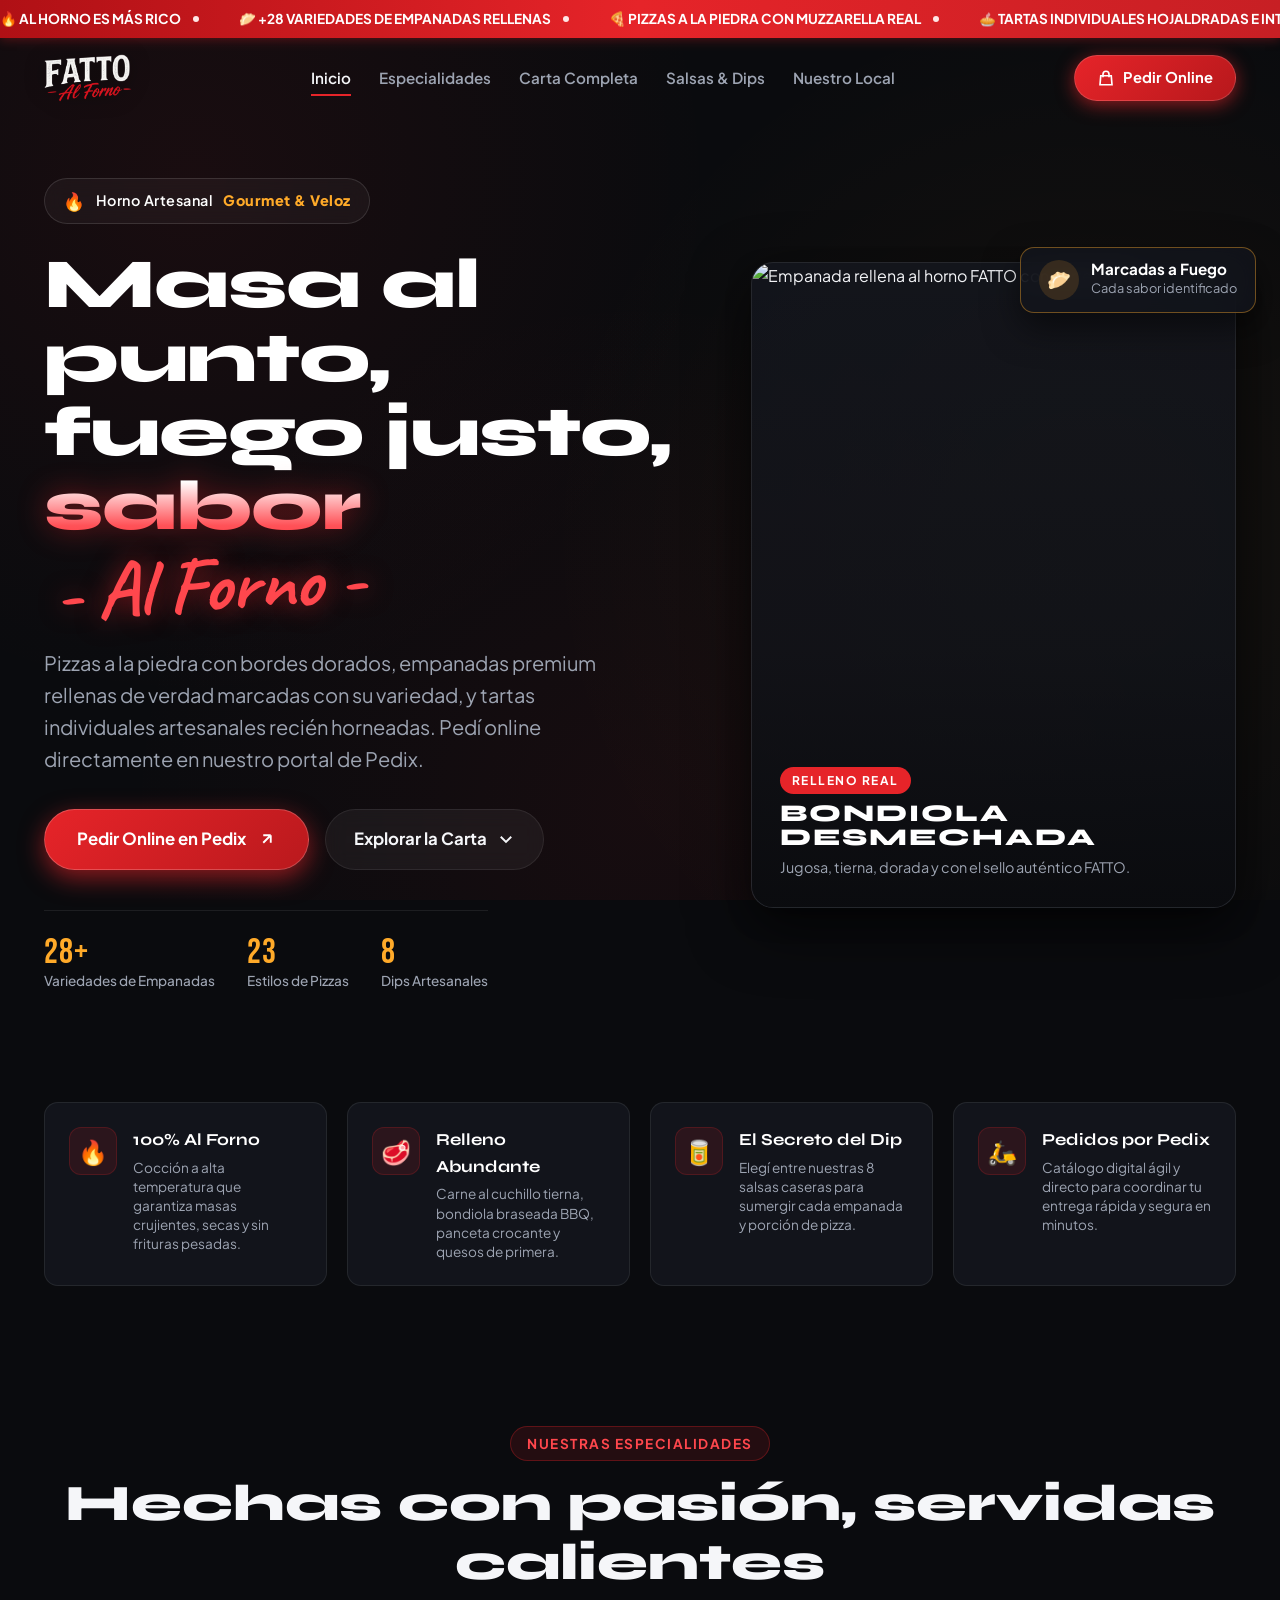
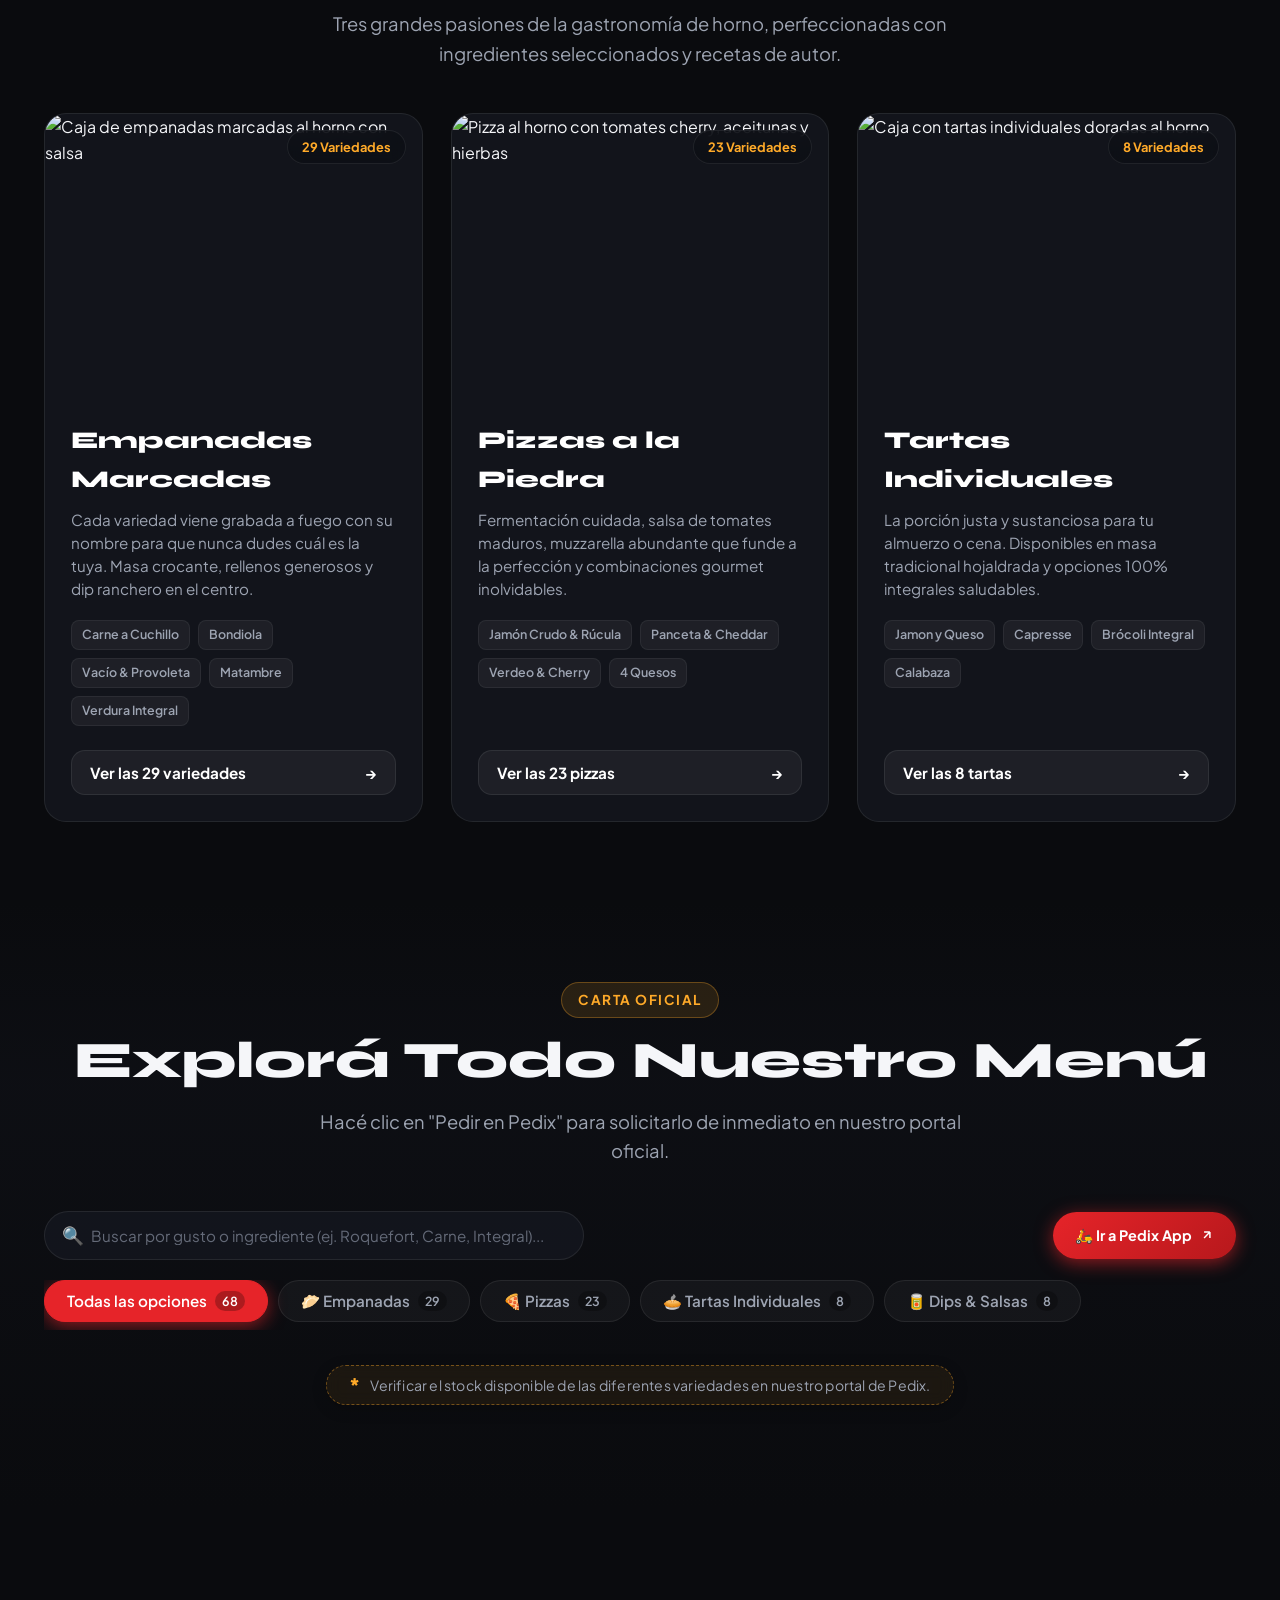
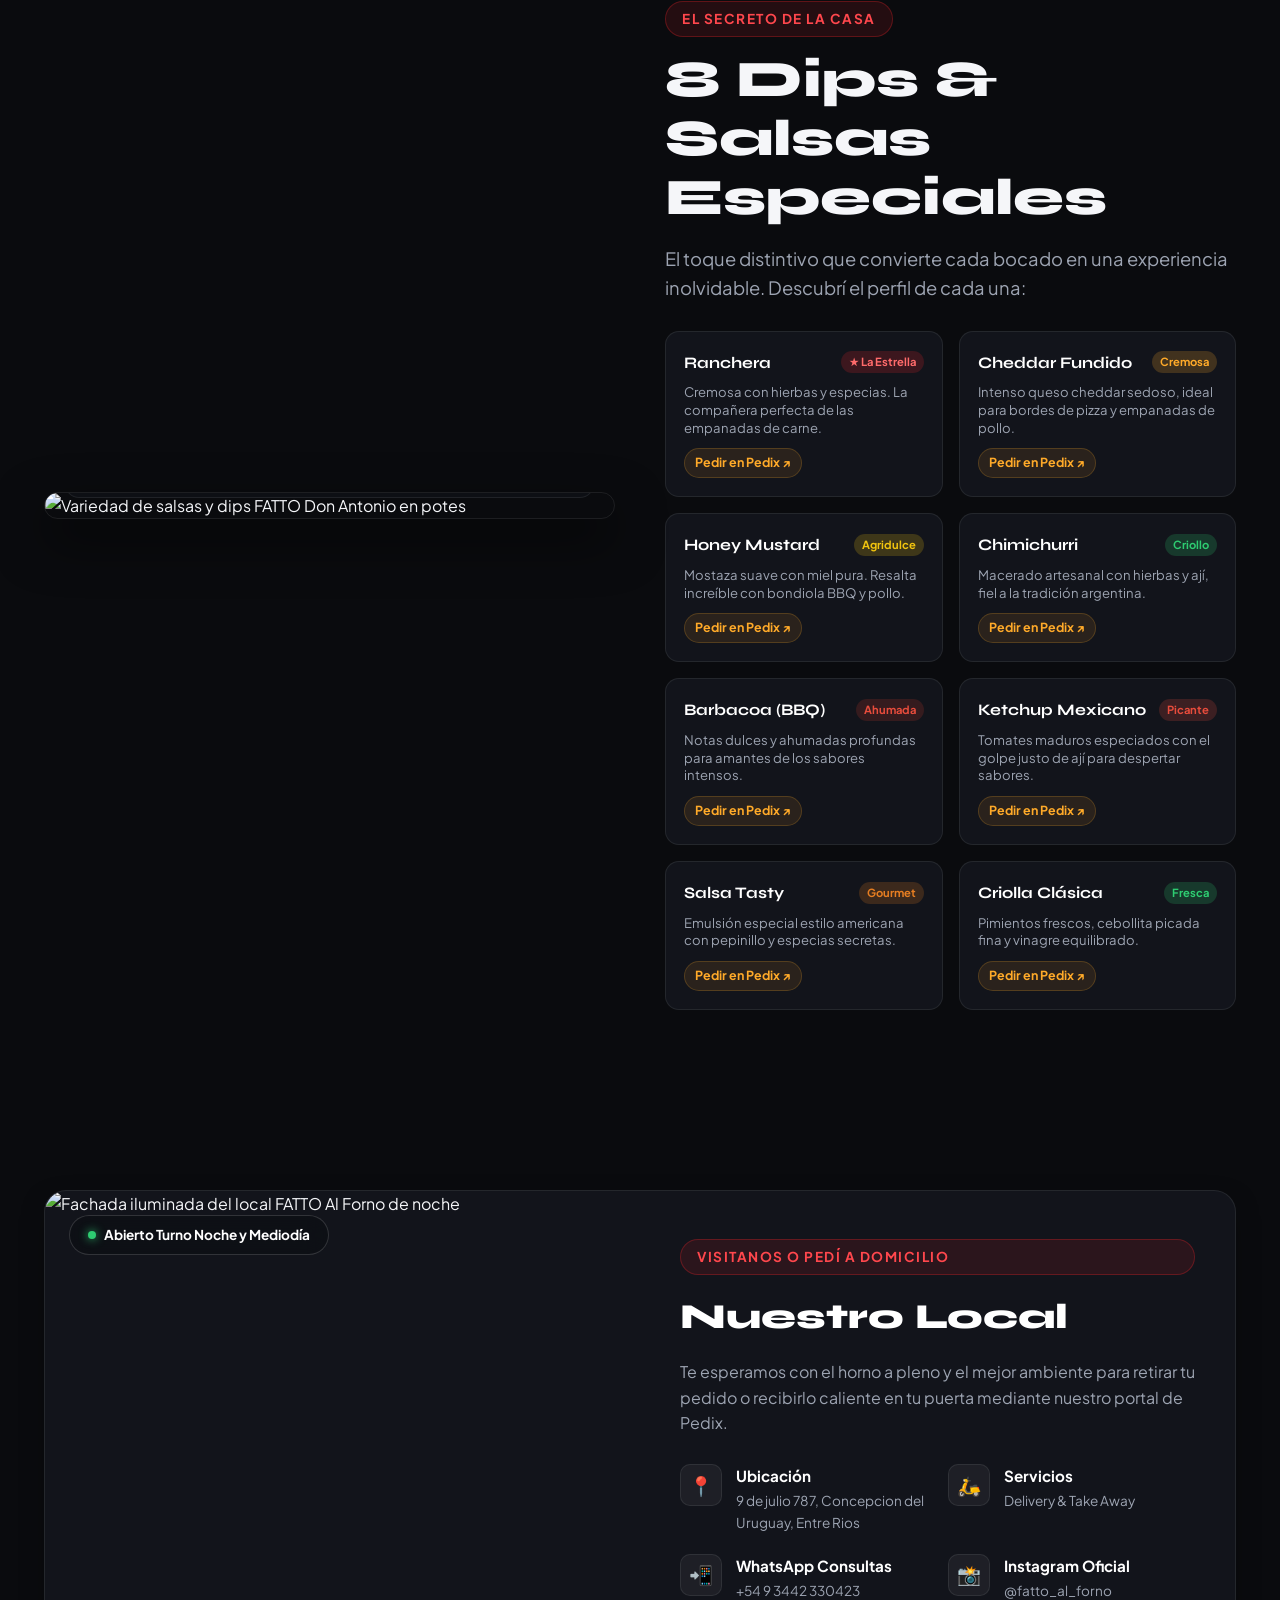
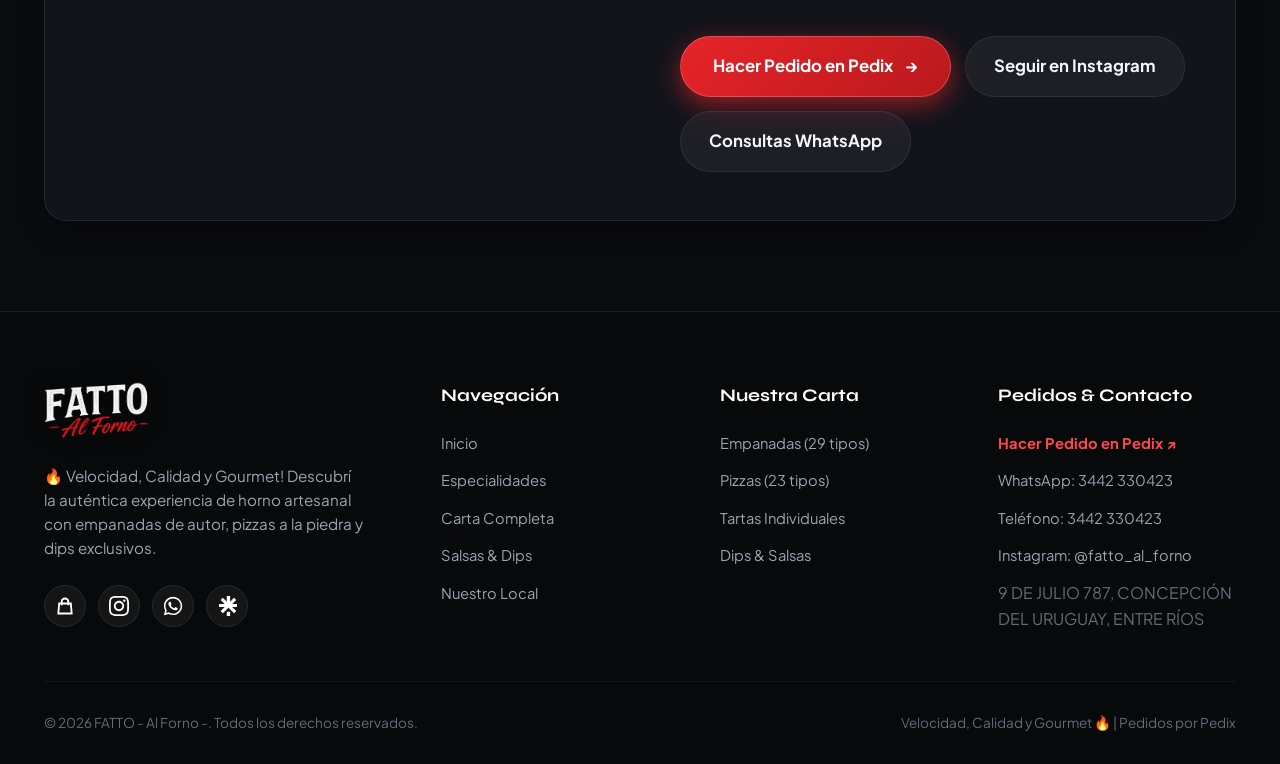
==== index.html @ 912678bd "Logo mejorado" ====
<!DOCTYPE html>
<html lang="es">
<head>
  <meta charset="UTF-8">
  <meta name="viewport" content="width=device-width, initial-scale=1.0">
  <title>FATTO - Al Forno - </title>
  
  <meta name="description" content="FATTO Al Forno - Pizzería gourmet artesanal en Concepción del Uruguay. Pizzas a la piedra, empanadas marcadas a fuego, tartas individuales y salsas exclusivas. ¡Hacé tu pedido directo en Pedix!">
  <meta property="og:title" content="FATTO - Al Forno - | Pizzas, Tartas y Empanadas">
  <meta property="og:description" content="Velocidad, Calidad y Gourmet! 🔥🍽️✨ Hacé tu pedido online en Pedix y disfrutá del auténtico sabor al horno.">
  <meta property="og:image" content="media/logo.jpg">
  <meta property="og:type" content="restaurant">
  
  <link rel="icon" type="image/jpeg" href="media/logo.jpg">
  
  <!-- Google Fonts Preconnect & Stylesheets -->
  <link rel="preconnect" href="https://fonts.googleapis.com">
  <link rel="preconnect" href="https://fonts.gstatic.com" crossorigin>
  <link href="https://fonts.googleapis.com/css2?family=Bebas+Neue&family=Caveat:wght@600;700&family=Damion&family=Plus+Jakarta+Sans:wght@300;400;500;600;700;800&family=Rye&family=Syne:wght@700;800&family=Yellowtail&display=swap" rel="stylesheet">

  <!-- Main Stylesheet -->
  <link rel="stylesheet" href="css/styles.css">
</head>
<body>

  <!-- Top Announcement Marquee -->
  <div class="top-bar">
    <div class="marquee-track">
      <div class="marquee-item"><span>🔥 AL HORNO ES MÁS RICO</span><span class="dot"></span></div>
      <div class="marquee-item"><span>🥟 +28 VARIEDADES DE EMPANADAS RELLENAS</span><span class="dot"></span></div>
      <div class="marquee-item"><span>🍕 PIZZAS A LA PIEDRA CON MUZZARELLA REAL</span><span class="dot"></span></div>
      <div class="marquee-item"><span>🥧 TARTAS INDIVIDUALES HOJALDRADAS E INTEGRALES</span><span class="dot"></span></div>
      <div class="marquee-item"><span>🛵 PEDIDOS EXCLUSIVOS POR PEDIX: PEDIX.APP/FATTO-AL-FORNO</span><span class="dot"></span></div>
      <div class="marquee-item"><span>🥫 8 DIPS & SALSAS EXCLUSIVAS PARA DIPPEAR</span><span class="dot"></span></div>
      <div class="marquee-item"><span>📍 CONCEPCIÓN DEL URUGUAY, ENTRE RÍOS</span><span class="dot"></span></div>
      
      <!-- Duplicate for seamless infinite loop -->
      <div class="marquee-item"><span>🔥 AL HORNO ES MÁS RICO</span><span class="dot"></span></div>
      <div class="marquee-item"><span>🥟 +28 VARIEDADES DE EMPANADAS RELLENAS</span><span class="dot"></span></div>
      <div class="marquee-item"><span>🍕 PIZZAS A LA PIEDRA CON MUZZARELLA REAL</span><span class="dot"></span></div>
      <div class="marquee-item"><span>🥧 TARTAS INDIVIDUALES E INTEGRALES</span><span class="dot"></span></div>
      <div class="marquee-item"><span>🛵 PEDIDOS EXCLUSIVOS POR PEDIX: PEDIX.APP/FATTO-AL-FORNO</span><span class="dot"></span></div>
      <div class="marquee-item"><span>🥫 8 DIPS EXCLUSIVOS PARA DIPPEAR</span><span class="dot"></span></div>
      <div class="marquee-item"><span>📍 9 DE JULIO 787, CONCEPCIÓN DEL URUGUAY, ENTRE RÍOS</span><span class="dot"></span></div>
    </div>
  </div>

  <!-- Header / Navigation Bar -->
  <header class="header">
    <div class="container nav-container">
      <a href="#inicio" class="brand-logo-wrap" aria-label="FATTO Al Forno - Inicio">
        <img src="media/logo-fatto.png" alt="FATTO - Al Forno -" class="brand-logo-img">
      </a>

      <nav class="nav-links" aria-label="Menú principal">
        <a href="#inicio" class="nav-link active">Inicio</a>
        <a href="#especialidades" class="nav-link">Especialidades</a>
        <a href="#menu-completo" class="nav-link">Carta Completa</a>
        <a href="#salsas" class="nav-link">Salsas & Dips</a>
        <a href="#local" class="nav-link">Nuestro Local</a>
      </nav>

      <div class="nav-actions">
        <a href="https://pedix.app/fatto-al-forno" 
           target="_blank" 
           rel="noopener noreferrer" 
           class="btn-header-pedix"
           title="Hacer pedido en Pedix">
          <svg width="18" height="18" viewBox="0 0 24 24" fill="none" stroke="currentColor" stroke-width="2.2">
            <path d="M16 11V7a4 4 0 00-8 0v4M5 9h14l1 12H4L5 9z"/>
          </svg>
          <span>Pedir Online</span>
        </a>

        <button class="menu-toggle-btn" id="menu-toggle-btn" aria-label="Abrir menú de navegación">
          <span></span>
          <span></span>
          <span></span>
        </button>
      </div>
    </div>
  </header>

  <!-- Mobile Drawer -->
  <div class="mobile-nav-backdrop" id="mobile-nav-backdrop"></div>
  <aside class="mobile-nav" id="mobile-nav">
    <div>
      <div style="display: flex; justify-content: space-between; align-items: center;">
        <a href="#inicio" class="brand-logo-wrap" aria-label="FATTO Al Forno - Inicio">
          <img src="media/logo-fatto.png" alt="FATTO - Al Forno -" class="brand-logo-img" style="height: 40px;">
        </a>
        <button class="mobile-nav-close" id="close-mobile-nav" aria-label="Cerrar menú">✕</button>
      </div>

      <nav class="mobile-nav-links">
        <a href="#inicio">Inicio <span>→</span></a>
        <a href="#especialidades">Especialidades <span>→</span></a>
        <a href="#menu-completo">Carta Completa <span>→</span></a>
        <a href="#salsas">Salsas & Dips <span>→</span></a>
        <a href="#local">Nuestro Local <span>→</span></a>
        <a href="https://pedix.app/fatto-al-forno" target="_blank" rel="noopener noreferrer">Pedir en Pedix <span>↗</span></a>
      </nav>
    </div>

    <div style="display: flex; flex-direction: column; gap: 12px; margin-top: 30px;">
      <a href="https://pedix.app/fatto-al-forno" target="_blank" rel="noopener noreferrer" class="btn-primary" style="justify-content: center; width: 100%;">
        Hacer Pedido en Pedix
      </a>
      <p style="font-size: 0.82rem; color: var(--text-muted); text-align: center;">
        Concepción del Uruguay, Entre Ríos<br>
        Consultas WhatsApp: 3442 330423
      </p>
    </div>
  </aside>

  <!-- Hero Section with Canvas Oven Embers -->
  <section class="hero" id="inicio">
    <canvas id="fire-canvas"></canvas>

    <div class="container hero-grid">
      <div class="hero-content">
        <div class="hero-badge-pill">
          <span class="fire-icon">🔥</span>
          <span>Horno Artesanal</span>
          <span class="pill-highlight">Gourmet & Veloz</span>
        </div>

        <h1 class="hero-title">
          Masa al punto, fuego justo,
          <span class="title-accent">sabor</span>
          <span class="script-accent">- Al Forno -</span>
        </h1>

        <p class="hero-description">
          Pizzas a la piedra con bordes dorados, empanadas premium rellenas de verdad marcadas con su variedad, y tartas individuales artesanales recién horneadas. Pedí online directamente en nuestro portal de Pedix.
        </p>

        <div class="hero-cta-group">
          <a href="https://pedix.app/fatto-al-forno" 
             target="_blank" 
             rel="noopener noreferrer" 
             class="btn-primary">
            <span>Pedir Online en Pedix</span>
            <svg width="18" height="18" viewBox="0 0 24 24" fill="none" stroke="currentColor" stroke-width="2.5">
              <path d="M7 17L17 7M17 7H7M17 7V17"/>
            </svg>
          </a>

          <a href="#menu-completo" class="btn-secondary">
            <span>Explorar la Carta</span>
            <svg width="18" height="18" viewBox="0 0 24 24" fill="none" stroke="currentColor" stroke-width="2.5">
              <path d="M19 9l-7 7-7-7"/>
            </svg>
          </a>
        </div>

        <div class="hero-stats">
          <div class="stat-item">
            <span class="stat-number">28+</span>
            <span class="stat-label">Variedades de Empanadas</span>
          </div>
          <div class="stat-item">
            <span class="stat-number">23</span>
            <span class="stat-label">Estilos de Pizzas</span>
          </div>
          <div class="stat-item">
            <span class="stat-number">8</span>
            <span class="stat-label">Dips Artesanales</span>
          </div>
        </div>
      </div>

      <!-- 3D Hero Media Card with Neon Reflection -->
      <div class="hero-visual">
        <div class="hero-card-3d">
          <div class="hero-image-wrap">
            <img src="media/Logo y empanada.jpg" alt="Empanada rellena al horno FATTO con cartel neón">
            <div class="hero-image-gradient"></div>
          </div>
          <div class="hero-card-info">
            <span class="card-tag">Relleno Real</span>
            <h3 class="brand-title">Bondiola Desmechada</h3>
            <p>Jugosa, tierna, dorada y con el sello auténtico FATTO.</p>
          </div>
        </div>

        <!-- Floating Badges -->
        <div class="floating-pill top-right">
          <div class="pill-icon-circle">
            <span>🥟</span>
          </div>
          <div class="pill-text">
            <strong>Marcadas a Fuego</strong>
            <span>Cada sabor identificado</span>
          </div>
        </div>

        
      </div>
    </div>
  </section>

  <!-- Perks / Features Bar -->
  <section class="perks-section">
    <div class="container">
      <div class="perks-grid">
        <div class="perk-card">
          <div class="perk-icon-wrap">🔥</div>
          <div class="perk-info">
            <h4>100% Al Forno</h4>
            <p>Cocción a alta temperatura que garantiza masas crujientes, secas y sin frituras pesadas.</p>
          </div>
        </div>

        <div class="perk-card">
          <div class="perk-icon-wrap">🥩</div>
          <div class="perk-info">
            <h4>Relleno Abundante</h4>
            <p>Carne al cuchillo tierna, bondiola braseada BBQ, panceta crocante y quesos de primera.</p>
          </div>
        </div>

        <div class="perk-card">
          <div class="perk-icon-wrap">🥫</div>
          <div class="perk-info">
            <h4>El Secreto del Dip</h4>
            <p>Elegí entre nuestras 8 salsas caseras para sumergir cada empanada y porción de pizza.</p>
          </div>
        </div>

        <div class="perk-card">
          <div class="perk-icon-wrap">🛵</div>
          <div class="perk-info">
            <h4>Pedidos por Pedix</h4>
            <p>Catálogo digital ágil y directo para coordinar tu entrega rápida y segura en minutos.</p>
          </div>
        </div>
      </div>
    </div>
  </section>

  <!-- Featured Pillars: Empanadas, Pizzas, Tartas -->
  <section class="featured-section" id="especialidades">
    <div class="container">
      <div class="section-header">
        <span class="section-tag">Nuestras Especialidades</span>
        <h2 class="section-title">Hechas con pasión, servidas calientes</h2>
        <p class="section-subtitle">
          Tres grandes pasiones de la gastronomía de horno, perfeccionadas con ingredientes seleccionados y recetas de autor.
        </p>
      </div>

      <div class="categories-showcase">
        <!-- Card 1: Empanadas -->
        <article class="category-card">
          <div class="category-thumb-wrap">
            <img src="media/empanadas 01.jpg" alt="Caja de empanadas marcadas al horno con salsa">
            <span class="category-badge-count">29 Variedades</span>
          </div>
          <div class="category-body">
            <div>
              <h3>Empanadas Marcadas</h3>
              <p>
                Cada variedad viene grabada a fuego con su nombre para que nunca dudes cuál es la tuya. Masa crocante, rellenos generosos y dip ranchero en el centro.
              </p>
              <div class="category-features-list">
                <span>Carne a Cuchillo</span>
                <span>Bondiola</span>
                <span>Vacío & Provoleta</span>
                <span>Matambre</span>
                <span>Verdura Integral</span>
              </div>
            </div>
            <button class="category-btn-action" onclick="filterByCat('empanadas')">
              <span>Ver las 29 variedades</span>
              <span>→</span>
            </button>
          </div>
        </article>

        <!-- Card 2: Pizzas -->
        <article class="category-card">
          <div class="category-thumb-wrap">
            <img src="media/pizza01.jpg" alt="Pizza al horno con tomates cherry, aceitunas y hierbas">
            <span class="category-badge-count">23 Variedades</span>
          </div>
          <div class="category-body">
            <div>
              <h3>Pizzas a la Piedra</h3>
              <p>
                Fermentación cuidada, salsa de tomates maduros, muzzarella abundante que funde a la perfección y combinaciones gourmet inolvidables.
              </p>
              <div class="category-features-list">
                <span>Jamón Crudo & Rúcula</span>
                <span>Panceta & Cheddar</span>
                <span>Verdeo & Cherry</span>
                <span>4 Quesos</span>
              </div>
            </div>
            <button class="category-btn-action" onclick="filterByCat('pizzas')">
              <span>Ver las 23 pizzas</span>
              <span>→</span>
            </button>
          </div>
        </article>

        <!-- Card 3: Tartas -->
        <article class="category-card">
          <div class="category-thumb-wrap">
            <img src="media/tartas.jpg" alt="Caja con tartas individuales doradas al horno">
            <span class="category-badge-count">8 Variedades</span>
          </div>
          <div class="category-body">
            <div>
              <h3>Tartas Individuales</h3>
              <p>
                La porción justa y sustanciosa para tu almuerzo o cena. Disponibles en masa tradicional hojaldrada y opciones 100% integrales saludables.
              </p>
              <div class="category-features-list">
                <span>Jamon y Queso</span>
                <span>Capresse</span>
                <span>Brócoli Integral</span>
                <span>Calabaza</span>
              </div>
            </div>
            <button class="category-btn-action" onclick="filterByCat('tartas')">
              <span>Ver las 8 tartas</span>
              <span>→</span>
            </button>
          </div>
        </article>
      </div>
    </div>
  </section>

  <!-- Interactive Menu Explorer Section (List Format) -->
  <section class="menu-section" id="menu-completo">
    <div class="container">
      <div class="section-header">
        <span class="section-tag gold">Carta Oficial</span>
        <h2 class="section-title">Explorá Todo Nuestro Menú</h2>
        <p class="section-subtitle">
          Hacé clic en "Pedir en Pedix" para solicitarlo de inmediato en nuestro portal oficial.
        </p>
      </div>

      <!-- Controls: Search + Tabs + Pedix CTA -->
      <div class="menu-filter-controls">
        <div class="search-and-view-row">
          <div class="menu-search-box">
            <span class="search-icon">🔍</span>
            <input type="text" id="menu-search-input" placeholder="Buscar por gusto o ingrediente (ej. Roquefort, Carne, Integral)...">
          </div>

          <a href="https://pedix.app/fatto-al-forno" 
             target="_blank" 
             rel="noopener noreferrer" 
             class="btn-open-pedix-portal"
             title="Abrir portal de Pedix">
            <span>🛵 Ir a Pedix App</span>
            <svg width="14" height="14" viewBox="0 0 24 24" fill="none" stroke="currentColor" stroke-width="2.5">
              <path d="M7 17L17 7M17 7H7M17 7V17"/>
            </svg>
          </a>
        </div>

        <div class="category-tabs-bar" role="tablist">
          <button class="tab-btn active" data-cat="todas">
            <span>Todas las opciones</span>
            <span class="tab-count">68</span>
          </button>
          <button class="tab-btn" data-cat="empanadas">
            <span>🥟 Empanadas</span>
            <span class="tab-count">29</span>
          </button>
          <button class="tab-btn" data-cat="pizzas">
            <span>🍕 Pizzas</span>
            <span class="tab-count">23</span>
          </button>
          <button class="tab-btn" data-cat="tartas">
            <span>🥧 Tartas Individuales</span>
            <span class="tab-count">8</span>
          </button>
          <button class="tab-btn" data-cat="salsas">
            <span>🥫 Dips & Salsas</span>
            <span class="tab-count">8</span>
          </button>
        </div>
      </div>

      <!-- Disclaimer de Stock -->
      <div class="menu-stock-disclaimer-wrap">
        <div class="menu-stock-disclaimer">
          <span class="disclaimer-star">*</span>
          <span class="disclaimer-text">Verificar el stock disponible de las diferentes variedades en nuestro portal de Pedix.</span>
        </div>
      </div>

      <!-- Dynamic Menu List Container -->
      <div class="menu-list-container" id="menu-list-container">
        <!-- Rendered dynamically by main.js in gourmet list format -->
      </div>
    </div>
  </section>

  <!-- Dips & Sauces Section (El Secreto de FATTO) -->
  <section class="sauces-section" id="salsas">
    <div class="container">
      <div class="sauces-grid">
        <div class="sauces-banner-wrap">
          <img src="media/Salsa (4).jpg" alt="Variedad de salsas y dips FATTO Don Antonio en potes">
          <div class="sauces-badge-highlight">
            <span class="cup-icon">🥫</span>
            <div>
              <h4>¡Dippeá como un profesional!</h4>
              <p>Elegí todas tus variedades favoritas, combiná como quieras!</p>
            </div>
          </div>
        </div>

        <div>
          <span class="section-tag">El Secreto de la Casa</span>
          <h2 class="section-title">8 Dips & Salsas Especiales</h2>
          <p class="section-subtitle" style="margin-left: 0; margin-bottom: 28px;">
            El toque distintivo que convierte cada bocado en una experiencia inolvidable. Descubrí el perfil de cada una:
          </p>

          <div class="sauces-list-cards">
            <!-- Ranchera -->
            <div class="sauce-flavor-card" data-id="sal-ranchera">
              <div>
                <div class="sauce-flavor-header">
                  <span class="sauce-flavor-name">Ranchera</span>
                  <span class="sauce-flavor-badge" style="background: rgba(230,36,41,0.2); color:#ff6b6b;">★ La Estrella</span>
                </div>
                <p class="sauce-desc">Cremosa con hierbas y especias. La compañera perfecta de las empanadas de carne.</p>
              </div>
              <a href="https://pedix.app/fatto-al-forno" target="_blank" rel="noopener noreferrer" class="btn-sauce-pedix">Pedir en Pedix ↗</a>
            </div>

            <!-- Cheddar -->
            <div class="sauce-flavor-card" data-id="sal-cheddar">
              <div>
                <div class="sauce-flavor-header">
                  <span class="sauce-flavor-name">Cheddar Fundido</span>
                  <span class="sauce-flavor-badge" style="background: rgba(255,170,41,0.2); color:var(--accent-gold);">Cremosa</span>
                </div>
                <p class="sauce-desc">Intenso queso cheddar sedoso, ideal para bordes de pizza y empanadas de pollo.</p>
              </div>
              <a href="https://pedix.app/fatto-al-forno" target="_blank" rel="noopener noreferrer" class="btn-sauce-pedix">Pedir en Pedix ↗</a>
            </div>

            <!-- Honey Mustard -->
            <div class="sauce-flavor-card" data-id="sal-honey-mustard">
              <div>
                <div class="sauce-flavor-header">
                  <span class="sauce-flavor-name">Honey Mustard</span>
                  <span class="sauce-flavor-badge" style="background: rgba(241,196,15,0.2); color:#f1c40f;">Agridulce</span>
                </div>
                <p class="sauce-desc">Mostaza suave con miel pura. Resalta increíble con bondiola BBQ y pollo.</p>
              </div>
              <a href="https://pedix.app/fatto-al-forno" target="_blank" rel="noopener noreferrer" class="btn-sauce-pedix">Pedir en Pedix ↗</a>
            </div>

            <!-- Chimichurri -->
            <div class="sauce-flavor-card" data-id="sal-chimichurri">
              <div>
                <div class="sauce-flavor-header">
                  <span class="sauce-flavor-name">Chimichurri</span>
                  <span class="sauce-flavor-badge" style="background: rgba(46,204,113,0.2); color:#2ecc71;">Criollo</span>
                </div>
                <p class="sauce-desc">Macerado artesanal con hierbas y ají, fiel a la tradición argentina.</p>
              </div>
              <a href="https://pedix.app/fatto-al-forno" target="_blank" rel="noopener noreferrer" class="btn-sauce-pedix">Pedir en Pedix ↗</a>
            </div>

            <!-- Barbacoa -->
            <div class="sauce-flavor-card" data-id="sal-barbacoa">
              <div>
                <div class="sauce-flavor-header">
                  <span class="sauce-flavor-name">Barbacoa (BBQ)</span>
                  <span class="sauce-flavor-badge" style="background: rgba(192,57,43,0.2); color:#e74c3c;">Ahumada</span>
                </div>
                <p class="sauce-desc">Notas dulces y ahumadas profundas para amantes de los sabores intensos.</p>
              </div>
              <a href="https://pedix.app/fatto-al-forno" target="_blank" rel="noopener noreferrer" class="btn-sauce-pedix">Pedir en Pedix ↗</a>
            </div>

            <!-- Ketchup Mexicano -->
            <div class="sauce-flavor-card" data-id="sal-ketchup-mexicano">
              <div>
                <div class="sauce-flavor-header">
                  <span class="sauce-flavor-name">Ketchup Mexicano</span>
                  <span class="sauce-flavor-badge" style="background: rgba(231,76,60,0.2); color:#e74c3c;">Picante</span>
                </div>
                <p class="sauce-desc">Tomates maduros especiados con el golpe justo de ají para despertar sabores.</p>
              </div>
              <a href="https://pedix.app/fatto-al-forno" target="_blank" rel="noopener noreferrer" class="btn-sauce-pedix">Pedir en Pedix ↗</a>
            </div>

            <!-- Tasty -->
            <div class="sauce-flavor-card" data-id="sal-tasty">
              <div>
                <div class="sauce-flavor-header">
                  <span class="sauce-flavor-name">Salsa Tasty</span>
                  <span class="sauce-flavor-badge" style="background: rgba(230,126,34,0.2); color:#e67e22;">Gourmet</span>
                </div>
                <p class="sauce-desc">Emulsión especial estilo americana con pepinillo y especias secretas.</p>
              </div>
              <a href="https://pedix.app/fatto-al-forno" target="_blank" rel="noopener noreferrer" class="btn-sauce-pedix">Pedir en Pedix ↗</a>
            </div>

            <!-- Criolla -->
            <div class="sauce-flavor-card" data-id="sal-criolla">
              <div>
                <div class="sauce-flavor-header">
                  <span class="sauce-flavor-name">Criolla Clásica</span>
                  <span class="sauce-flavor-badge" style="background: rgba(46,204,113,0.2); color:#2ecc71;">Fresca</span>
                </div>
                <p class="sauce-desc">Pimientos frescos, cebollita picada fina y vinagre equilibrado.</p>
              </div>
              <a href="https://pedix.app/fatto-al-forno" target="_blank" rel="noopener noreferrer" class="btn-sauce-pedix">Pedir en Pedix ↗</a>
            </div>
          </div>
        </div>
      </div>
    </div>
  </section>

  <!-- Location & Atmosphere Section -->
  <section class="location-section" id="local">
    <div class="container">
      <div class="store-card-container">
        <div class="store-image-wrap">
          <img src="media/fachada.jpg" alt="Fachada iluminada del local FATTO Al Forno de noche">
          <div class="store-overlay-pill">
            <span class="pulse-dot"></span>
            <span>Abierto Turno Noche y Mediodía</span>
          </div>
        </div>

        <div class="store-content">
          <span class="section-tag">Visitanos o Pedí a Domicilio</span>
          <h3>Nuestro Local</h3>
          <p>
            Te esperamos con el horno a pleno y el mejor ambiente para retirar tu pedido o recibirlo caliente en tu puerta mediante nuestro portal de Pedix.
          </p>

          <div class="store-meta-grid">
            <div class="store-meta-item">
              <div class="meta-icon">📍</div>
              <div class="meta-text">
                <h5>Ubicación</h5>
                <p> 9 de julio 787, Concepcion del Uruguay, Entre Rios</p>
              </div>
            </div>

            <div class="store-meta-item">
              <div class="meta-icon">🛵</div>
              <div class="meta-text">
                <h5>Servicios</h5>
                <p>Delivery & Take Away</p>
              </div>
            </div>

            <div class="store-meta-item">
              <div class="meta-icon">📲</div>
              <div class="meta-text">
                <h5>WhatsApp Consultas</h5>
                <p>+54 9 3442 330423</p>
              </div>
            </div>

            <div class="store-meta-item">
              <div class="meta-icon">📸</div>
              <div class="meta-text">
                <h5>Instagram Oficial</h5>
                <p>@fatto_al_forno</p>
              </div>
            </div>
          </div>

          <div class="store-cta-buttons">
            <a href="https://pedix.app/fatto-al-forno" 
               target="_blank" 
               rel="noopener noreferrer" 
               class="btn-primary">
              <span>Hacer Pedido en Pedix</span>
              <span>→</span>
            </a>

            <a href="https://instagram.com/fatto_al_forno" 
               target="_blank" 
               rel="noopener noreferrer" 
               class="btn-secondary">
              <span>Seguir en Instagram</span>
            </a>

            <a href="https://wa.me/543442330423" 
               target="_blank" 
               rel="noopener noreferrer" 
               class="btn-secondary">
              <span>Consultas WhatsApp</span>
            </a>
          </div>
        </div>
      </div>
    </div>
  </section>

  <!-- Footer -->
  <footer class="footer">
    <div class="container">
      <div class="footer-grid">
        <div class="footer-brand-col">
          <a href="#inicio" class="brand-logo-wrap footer-brand-logo" aria-label="FATTO Al Forno - Inicio">
            <img src="media/logo-fatto.png" alt="FATTO - Al Forno -" class="brand-logo-img footer-logo-img">
          </a>
          <p>
            🔥 Velocidad, Calidad y Gourmet! Descubrí la auténtica experiencia de horno artesanal con empanadas de autor, pizzas a la piedra y dips exclusivos.
          </p>
          <div class="footer-social-links">
            <a href="https://pedix.app/fatto-al-forno" target="_blank" rel="noopener noreferrer" class="social-icon-btn" aria-label="Portal Pedix" title="Pedir en Pedix">
              <svg width="20" height="20" viewBox="0 0 24 24" fill="none" stroke="currentColor" stroke-width="2.2">
                <path d="M16 11V7a4 4 0 00-8 0v4M5 9h14l1 12H4L5 9z"/>
              </svg>
            </a>

            <a href="https://instagram.com/fatto_al_forno" target="_blank" rel="noopener noreferrer" class="social-icon-btn" aria-label="Instagram">
              <svg width="20" height="20" viewBox="0 0 24 24" fill="currentColor">
                <path d="M12 2.163c3.204 0 3.584.012 4.85.07 3.252.148 4.771 1.691 4.919 4.919.058 1.265.069 1.645.069 4.849 0 3.205-.012 3.584-.069 4.849-.149 3.225-1.664 4.771-4.919 4.919-1.266.058-1.644.07-4.85.07-3.204 0-3.584-.012-4.849-.07-3.26-.149-4.771-1.699-4.919-4.92-.058-1.265-.07-1.644-.07-4.849 0-3.204.013-3.583.07-4.849.149-3.227 1.664-4.771 4.919-4.919 1.266-.057 1.645-.069 4.849-.069zm0-2.163c-3.259 0-3.667.014-4.947.072-4.358.2-6.78 2.618-6.98 6.98-.059 1.281-.073 1.689-.073 4.948 0 3.259.014 3.668.072 4.948.2 4.358 2.618 6.78 6.98 6.98 1.281.058 1.689.072 4.948.072 3.259 0 3.668-.014 4.948-.072 4.354-.2 6.782-2.618 6.979-6.98.059-1.28.073-1.689.073-4.948 0-3.259-.014-3.667-.072-4.947-.196-4.354-2.617-6.78-6.979-6.98-1.281-.059-1.69-.073-4.949-.073zm0 5.838c-3.403 0-6.162 2.759-6.162 6.162s2.759 6.163 6.162 6.163 6.162-2.759 6.162-6.163c0-3.403-2.759-6.162-6.162-6.162zm0 10.162c-2.209 0-4-1.79-4-4 0-2.209 1.791-4 4-4s4 1.791 4 4c0 2.21-1.791 4-4 4zm6.406-11.845c-.796 0-1.441.645-1.441 1.44s.645 1.44 1.441 1.44c.795 0 1.439-.645 1.439-1.44s-.644-1.44-1.439-1.44z"/>
              </svg>
            </a>

            <a href="https://wa.me/543442330423" target="_blank" rel="noopener noreferrer" class="social-icon-btn" aria-label="WhatsApp">
              <svg width="20" height="20" viewBox="0 0 24 24" fill="currentColor">
                <path d="M19.7945 4.21258C17.7267 2.14211 14.9765 1.00129 12.0462 1.00024C6.00812 1.00024 1.09402 5.91382 1.09192 11.9535C1.09087 13.8842 1.59562 15.7688 2.55417 17.4296L1 23.1063L6.807 21.5831C8.40685 22.4561 10.2084 22.9157 12.0415 22.9162H12.0462C18.0832 22.9162 22.9979 18.0021 23 11.9624C23.001 9.03532 21.8628 6.28359 19.7945 4.21311V4.21258ZM12.0462 21.0663H12.0425C10.409 21.0658 8.80658 20.6267 7.40842 19.7973L7.07592 19.5999L3.62986 20.5038L4.54954 17.1438L4.33314 16.7993C3.42186 15.3497 2.94022 13.6741 2.94127 11.954C2.94337 6.93435 7.0276 2.85012 12.0499 2.85012C14.4817 2.85117 16.7676 3.79922 18.4866 5.52042C20.2058 7.24109 21.1517 9.52903 21.1507 11.9614C21.1485 16.9816 17.0643 21.0658 12.0462 21.0658V21.0663ZM17.0401 14.2477C16.7665 14.1107 15.4209 13.4488 15.1698 13.3575C14.9187 13.266 14.7365 13.2204 14.5542 13.4945C14.372 13.7687 13.8473 14.3854 13.6876 14.5676C13.5279 14.7504 13.3682 14.773 13.0946 14.6358C12.821 14.4988 11.9391 14.2099 10.8933 13.2776C10.0798 12.5517 9.53032 11.6557 9.3707 11.3815C9.21101 11.1073 9.35389 10.9592 9.49041 10.8232C9.61331 10.7003 9.76407 10.5033 9.90114 10.3436C10.0383 10.184 10.0834 10.0695 10.1748 9.88721C10.2662 9.70442 10.2205 9.5448 10.1522 9.40767C10.0839 9.27059 9.53667 7.92334 9.30818 7.37554C9.08598 6.84191 8.86017 6.91439 8.69261 6.90547C8.53292 6.89758 8.35069 6.89601 8.16791 6.89601C7.98512 6.89601 7.68886 6.96429 7.43781 7.23847C7.18677 7.51261 6.47978 8.17493 6.47978 9.52164C6.47978 10.8683 7.46042 12.1704 7.59749 12.3532C7.73457 12.536 9.52769 15.3003 12.2731 16.4863C12.926 16.7683 13.436 16.9369 13.8336 17.063C14.4891 17.2715 15.0857 17.2421 15.5574 17.1717C16.0832 17.0929 17.1767 16.5094 17.4047 15.8702C17.6326 15.2309 17.6326 14.6826 17.5644 14.5686C17.4961 14.4546 17.3133 14.3858 17.0396 14.2488L17.0401 14.2477Z"/>
              </svg>
            </a>

            <a href="https://linktr.ee/FATTO.AL.FORNO" target="_blank" rel="noopener noreferrer" class="social-icon-btn" aria-label="Linktree">
              <svg width="20" height="20" viewBox="0 0 24 24" fill="currentColor">
                <path d="m15.7603 6.829 4.6725-4.80317 2.712 2.77734-4.9012 4.67248h6.8944v3.85565h-6.9271l4.9339 4.7922-2.712 2.7229-6.6983-6.731-6.69829 6.731-2.712-2.712 4.93387-4.7923h-6.92703v-3.86645h6.89436l-4.9012-4.67248 2.712-2.77734 4.67249 4.80317v-6.829h4.0516zm-4.0516 12.0243h4.0516v9.1489h-4.0516z"/>
              </svg>
            </a>
          </div>
        </div>

        <div class="footer-col">
          <h4>Navegación</h4>
          <ul>
            <li><a href="#inicio">Inicio</a></li>
            <li><a href="#especialidades">Especialidades</a></li>
            <li><a href="#menu-completo">Carta Completa</a></li>
            <li><a href="#salsas">Salsas & Dips</a></li>
            <li><a href="#local">Nuestro Local</a></li>
          </ul>
        </div>

        <div class="footer-col">
          <h4>Nuestra Carta</h4>
          <ul>
            <li><a href="#menu-completo" onclick="filterByCat('empanadas')">Empanadas (29 tipos)</a></li>
            <li><a href="#menu-completo" onclick="filterByCat('pizzas')">Pizzas (23 tipos)</a></li>
            <li><a href="#menu-completo" onclick="filterByCat('tartas')">Tartas Individuales</a></li>
            <li><a href="#menu-completo" onclick="filterByCat('salsas')">Dips & Salsas</a></li>
          </ul>
        </div>

        <div class="footer-col">
          <h4>Pedidos & Contacto</h4>
          <ul>
            <li><a href="https://pedix.app/fatto-al-forno" target="_blank" style="color: var(--primary-red-light); font-weight: 700;">Hacer Pedido en Pedix ↗</a></li>
            <li><a href="https://wa.me/543442330423" target="_blank">WhatsApp: 3442 330423</a></li>
            <li><a href="tel:3442330423">Teléfono: 3442 330423</a></li>
            <li><a href="https://instagram.com/fatto_al_forno" target="_blank">Instagram: @fatto_al_forno</a></li>
            <li><span style="color: var(--text-dim);">9 DE JULIO 787, CONCEPCIÓN DEL URUGUAY, ENTRE RÍOS</span></li>
          </ul>
        </div>
      </div>

      <div class="footer-bottom-bar">
        <p>© 2026 FATTO - Al Forno -. Todos los derechos reservados.</p>
        <p>Velocidad, Calidad y Gourmet 🔥 | Pedidos por Pedix</p>
      </div>
    </div>
  </footer>

  <!-- Floating Scroll To Top Button (Arriba a la derecha) -->
  <button id="btn-scroll-top" class="btn-scroll-top" aria-label="Volver arriba" title="Volver arriba">
    <svg width="20" height="20" viewBox="0 0 24 24" fill="none" stroke="currentColor" stroke-width="2.5" stroke-linecap="round" stroke-linejoin="round">
      <path d="M12 19V5M5 12l7-7 7 7"/>
    </svg>
  </button>

  <!-- Central Menu Database -->
  <script src="js/menu-data.js"></script>

  <!-- Main JavaScript File -->
  <script src="js/main.js"></script>
</body>
</html>
---- css/styles.css ----
/* ===================================================================
   FATTO - Al Forno - Landing Page Stylesheet
   Modern HTML5 & CSS3 Design System with Neon & Fire Oven Aesthetic
   Exclusively integrated with Pedix portal (https://pedix.app/fatto-al-forno)
   =================================================================== */

@import url('https://fonts.googleapis.com/css2?family=Bebas+Neue&family=Caveat:wght@600;700&family=Damion&family=Plus+Jakarta+Sans:wght@300;400;500;600;700;800&family=Rye&family=Syne:wght@700;800&family=Yellowtail&display=swap');

:root {
  /* Color Palette */
  --bg-main: #0a0b0e;
  --bg-secondary: #12141a;
  --bg-card: rgba(22, 25, 34, 0.7);
  --bg-card-hover: rgba(30, 35, 48, 0.85);
  --bg-glass: rgba(18, 20, 28, 0.65);
  
  --primary-red: #e62429;
  --primary-red-glow: rgba(230, 36, 41, 0.6);
  --primary-red-light: #ff474d;
  
  --accent-gold: #ffaa29;
  --accent-gold-glow: rgba(255, 170, 41, 0.5);
  --accent-amber: #ff6a13;
  
  --neon-white: #ffffff;
  --neon-white-glow: rgba(255, 255, 255, 0.85);
  
  --text-main: #f5f6f9;
  --text-muted: #9da4b2;
  --text-dim: #646a78;
  
  --border-light: rgba(255, 255, 255, 0.08);
  --border-glow: rgba(230, 36, 41, 0.35);
  --border-gold: rgba(255, 170, 41, 0.3);
  
  /* Fonts */
  --font-heading: 'Syne', sans-serif;
  --font-display: 'Bebas Neue', sans-serif;
  --font-logo: 'Rye', 'Ultra', serif;
  --font-logo-script: 'Damion', 'Yellowtail', 'Caveat', cursive;
  --font-script: 'Caveat', cursive;
  --font-body: 'Plus Jakarta Sans', sans-serif;
  
  /* Shadows & Radius */
  --radius-sm: 8px;
  --radius-md: 14px;
  --radius-lg: 22px;
  --radius-full: 9999px;
  
  --shadow-card: 0 10px 30px -10px rgba(0, 0, 0, 0.5);
  --shadow-glow-red: 0 0 25px rgba(230, 36, 41, 0.45);
  --shadow-glow-gold: 0 0 25px rgba(255, 170, 41, 0.4);
  
  --transition-smooth: all 0.3s cubic-bezier(0.16, 1, 0.3, 1);
  --transition-fast: all 0.15s ease-out;
}

/* Base & Reset */
*, *::before, *::after {
  box-sizing: border-box;
  margin: 0;
  padding: 0;
}

html {
  scroll-behavior: smooth;
  font-size: 16px;
  background-color: var(--bg-main);
  color: var(--text-main);
  font-family: var(--font-body);
  overflow-x: hidden;
}

body {
  line-height: 1.6;
  min-height: 100vh;
  position: relative;
  background-image: 
    radial-gradient(circle at 15% 20%, rgba(230, 36, 41, 0.07) 0%, transparent 40%),
    radial-gradient(circle at 85% 60%, rgba(255, 170, 41, 0.05) 0%, transparent 45%),
    radial-gradient(circle at 50% 90%, rgba(230, 36, 41, 0.06) 0%, transparent 50%);
  background-attachment: fixed;
  overflow-x: hidden;
}

a {
  text-decoration: none;
  color: inherit;
  transition: var(--transition-smooth);
}

img {
  max-width: 100%;
  height: auto;
  display: block;
}

button {
  cursor: pointer;
  border: none;
  background: none;
  font-family: inherit;
  transition: var(--transition-smooth);
}

ul {
  list-style: none;
}

.container {
  width: 100%;
  max-width: 1240px;
  margin: 0 auto;
  padding: 0 24px;
}

/* ===================================================================
   Typography Utility
   =================================================================== */
.brand-title {
  font-family: var(--font-display);
  letter-spacing: 2px;
  text-transform: uppercase;
  color: var(--neon-white);
  line-height: 1;
}

.brand-script {
  font-family: var(--font-script);
  color: var(--primary-red-light);
  font-weight: 700;
  display: inline-block;
}

.section-tag {
  display: inline-flex;
  align-items: center;
  gap: 8px;
  background: rgba(230, 36, 41, 0.12);
  border: 1px solid rgba(230, 36, 41, 0.3);
  padding: 6px 16px;
  border-radius: var(--radius-full);
  color: var(--primary-red-light);
  font-size: 0.85rem;
  font-weight: 700;
  letter-spacing: 1.5px;
  text-transform: uppercase;
  margin-bottom: 14px;
}

.section-tag.gold {
  background: rgba(255, 170, 41, 0.12);
  border-color: rgba(255, 170, 41, 0.3);
  color: var(--accent-gold);
}

.section-title {
  font-family: var(--font-heading);
  font-size: clamp(2rem, 4vw, 3.2rem);
  font-weight: 800;
  line-height: 1.15;
  margin-bottom: 16px;
  color: var(--text-main);
}

.section-subtitle {
  color: var(--text-muted);
  font-size: clamp(1rem, 1.5vw, 1.15rem);
  max-width: 650px;
  margin: 0 auto;
}

/* Neon Text Glow */
.neon-glow-white {
  text-shadow: 
    0 0 5px rgba(255,255,255,0.8),
    0 0 15px rgba(255,255,255,0.5),
    0 0 30px rgba(255,255,255,0.3);
}

.neon-glow-red {
  color: var(--primary-red-light);
  text-shadow: 
    0 0 5px var(--primary-red),
    0 0 15px var(--primary-red-glow),
    0 0 35px var(--primary-red);
  animation: neonPulse 3s infinite alternate;
}

@keyframes neonPulse {
  0%, 100% {
    text-shadow: 0 0 4px var(--primary-red), 0 0 15px var(--primary-red-glow), 0 0 30px rgba(230, 36, 41, 0.7);
  }
  50% {
    text-shadow: 0 0 8px var(--primary-red), 0 0 25px var(--primary-red-glow), 0 0 50px rgba(230, 36, 41, 0.9);
  }
}

/* ===================================================================
   Top Marquee / Announcement Bar
   =================================================================== */
.top-bar {
  background: linear-gradient(90deg, #b01015, #e62429, #c71f24);
  color: #ffffff;
  padding: 8px 0;
  font-size: 0.85rem;
  font-weight: 700;
  overflow: hidden;
  position: relative;
  z-index: 110;
  box-shadow: 0 2px 10px rgba(230, 36, 41, 0.3);
}

.marquee-track {
  display: flex;
  width: max-content;
  animation: marquee 28s linear infinite;
  gap: 40px;
}

.top-bar:hover .marquee-track {
  animation-play-state: paused;
}

.marquee-item {
  display: inline-flex;
  align-items: center;
  gap: 12px;
  white-space: nowrap;
}

.marquee-item span.dot {
  width: 6px;
  height: 6px;
  background-color: #ffe6e6;
  border-radius: 50%;
  display: inline-block;
}

@keyframes marquee {
  0% { transform: translateX(0); }
  100% { transform: translateX(-50%); }
}

/* ===================================================================
   Header & Navbar (Glassmorphic)
   =================================================================== */
.header {
  position: sticky;
  top: 0;
  left: 0;
  width: 100%;
  z-index: 100;
  transition: var(--transition-smooth);
  background: transparent;
}

.header.scrolled {
  background: var(--bg-glass);
  backdrop-filter: blur(20px);
  -webkit-backdrop-filter: blur(20px);
  border-bottom: 1px solid var(--border-light);
  box-shadow: 0 10px 30px rgba(0, 0, 0, 0.4);
}

.nav-container {
  display: flex;
  align-items: center;
  justify-content: space-between;
  height: 80px;
}

.brand-logo-wrap {
  display: flex;
  align-items: center;
  gap: 12px;
  text-decoration: none;
}

.brand-logo-img {
  height: 48px;
  width: auto;
  max-width: 100%;
  display: block;
  object-fit: contain;
  filter: drop-shadow(0 2px 10px rgba(0, 0, 0, 0.45));
  transition: transform 0.25s cubic-bezier(0.16, 1, 0.3, 1), filter 0.25s ease;
}

.brand-logo-wrap:hover .brand-logo-img {
  transform: scale(1.05);
  filter: drop-shadow(0 0 16px rgba(230, 36, 41, 0.5)) drop-shadow(0 2px 10px rgba(0, 0, 0, 0.6));
}

.footer-logo-img {
  height: 58px;
  margin-bottom: 8px;
}

.brand-text-logo {
  display: inline-flex;
  flex-direction: column;
  transform: rotate(-3deg);
  transform-origin: left center;
  transition: transform 0.3s cubic-bezier(0.16, 1, 0.3, 1);
}

.brand-logo-wrap:hover .brand-text-logo {
  transform: rotate(-3deg) scale(1.04);
}

.brand-text-logo .logo-main,
.brand-text-logo .brand-title {
  font-family: var(--font-logo);
  font-size: 1.85rem;
  line-height: 0.88;
  letter-spacing: 1.5px;
}

.brand-text-logo .logo-sub,
.brand-text-logo .brand-script {
  font-family: var(--font-logo-script);
  font-size: 1.3rem;
  color: var(--primary-red-light);
  line-height: 1;
  margin-top: 1px;
  letter-spacing: 0.5px;
}

.nav-links {
  display: flex;
  align-items: center;
  gap: 28px;
}

.nav-link {
  font-size: 0.95rem;
  font-weight: 600;
  color: var(--text-muted);
  position: relative;
  padding: 6px 0;
}

.nav-link::after {
  content: '';
  position: absolute;
  bottom: 0;
  left: 0;
  width: 0%;
  height: 2px;
  background: var(--primary-red);
  transition: var(--transition-smooth);
}

.nav-link:hover,
.nav-link.active {
  color: var(--text-main);
}

.nav-link:hover::after,
.nav-link.active::after {
  width: 100%;
}

.nav-actions {
  display: flex;
  align-items: center;
  gap: 14px;
}

/* Primary Pedix Online Order Button */
.btn-header-pedix {
  display: inline-flex;
  align-items: center;
  gap: 8px;
  background: linear-gradient(135deg, var(--primary-red), #b7181c);
  color: #ffffff;
  font-weight: 700;
  font-size: 0.92rem;
  padding: 10px 22px;
  border-radius: var(--radius-full);
  box-shadow: 0 4px 18px var(--primary-red-glow);
  border: 1px solid rgba(255, 255, 255, 0.15);
  transition: var(--transition-smooth);
}

.btn-header-pedix:hover {
  transform: translateY(-2px);
  box-shadow: 0 6px 25px rgba(230, 36, 41, 0.6);
  color: #fff;
}

.menu-toggle-btn {
  display: none;
  flex-direction: column;
  justify-content: center;
  gap: 6px;
  width: 44px;
  height: 44px;
  border-radius: 10px;
  background: rgba(255, 255, 255, 0.05);
  border: 1px solid var(--border-light);
  padding: 10px;
}

.menu-toggle-btn span {
  display: block;
  width: 100%;
  height: 2px;
  background: var(--text-main);
  border-radius: 2px;
  transition: var(--transition-smooth);
}

/* Mobile Drawer */
.mobile-nav {
  position: fixed;
  top: 0;
  right: -100%;
  width: min(85vw, 360px);
  height: 100vh;
  background: rgba(14, 16, 22, 0.97);
  backdrop-filter: blur(25px);
  -webkit-backdrop-filter: blur(25px);
  z-index: 200;
  padding: 32px 24px;
  display: flex;
  flex-direction: column;
  justify-content: space-between;
  border-left: 1px solid var(--border-light);
  transition: right 0.4s cubic-bezier(0.16, 1, 0.3, 1);
  box-shadow: -10px 0 40px rgba(0, 0, 0, 0.7);
}

.mobile-nav.open {
  right: 0;
}

.mobile-nav-backdrop {
  position: fixed;
  inset: 0;
  background: rgba(0, 0, 0, 0.7);
  backdrop-filter: blur(5px);
  z-index: 190;
  opacity: 0;
  pointer-events: none;
  transition: opacity 0.3s ease;
}

.mobile-nav-backdrop.open {
  opacity: 1;
  pointer-events: auto;
}

.mobile-nav-close {
  align-self: flex-end;
  color: var(--text-muted);
  font-size: 1.8rem;
  line-height: 1;
  padding: 4px;
}

.mobile-nav-links {
  display: flex;
  flex-direction: column;
  gap: 20px;
  margin-top: 30px;
}

.mobile-nav-links a {
  font-family: var(--font-heading);
  font-size: 1.35rem;
  font-weight: 700;
  color: var(--text-main);
  display: flex;
  align-items: center;
  justify-content: space-between;
  padding: 10px 0;
  border-bottom: 1px solid rgba(255, 255, 255, 0.05);
}

.mobile-nav-links a:hover {
  color: var(--primary-red-light);
  padding-left: 8px;
}

/* ===================================================================
   Hero Section
   =================================================================== */
.hero {
  position: relative;
  padding: 60px 0 90px;
  overflow: hidden;
  display: flex;
  align-items: center;
}

#fire-canvas {
  position: absolute;
  top: 0;
  left: 0;
  width: 100%;
  height: 100%;
  pointer-events: none;
  z-index: 1;
  opacity: 0.7;
}

.hero-grid {
  display: grid;
  grid-template-columns: 1.15fr 0.85fr;
  align-items: center;
  gap: 50px;
  position: relative;
  z-index: 2;
}

.hero-content {
  display: flex;
  flex-direction: column;
  align-items: flex-start;
}

.hero-badge-pill {
  display: inline-flex;
  align-items: center;
  gap: 10px;
  background: rgba(255, 255, 255, 0.04);
  border: 1px solid rgba(255, 255, 255, 0.12);
  padding: 8px 18px;
  border-radius: var(--radius-full);
  margin-bottom: 24px;
  backdrop-filter: blur(10px);
  animation: floatSubtle 4s ease-in-out infinite;
}

.hero-badge-pill .fire-icon {
  font-size: 1.1rem;
}

.hero-badge-pill span {
  font-size: 0.9rem;
  font-weight: 600;
  color: #fff;
  letter-spacing: 0.5px;
}

.hero-badge-pill .pill-highlight {
  color: var(--accent-gold);
  font-weight: 800;
}

.hero-title {
  font-family: var(--font-heading);
  font-size: clamp(2.6rem, 5.5vw, 4.4rem);
  font-weight: 800;
  line-height: 1.05;
  letter-spacing: -1px;
  margin-bottom: 20px;
  color: #ffffff;
}

.hero-title .title-accent {
  display: inline-block;
  color: var(--primary-red-light);
  background: linear-gradient(180deg, #ffffff 15%, #ff5258 75%, #ff3b42 100%);
  -webkit-background-clip: text;
  background-clip: text;
  -webkit-text-fill-color: transparent;
  filter: drop-shadow(0 0 15px rgba(230, 36, 41, 0.45));
}

.hero-title .script-accent {
  font-family: var(--font-script);
  font-size: clamp(3rem, 6.2vw, 5rem);
  display: inline-block;
  color: var(--primary-red-light);
  -webkit-text-fill-color: var(--primary-red-light);
  margin-left: 10px;
  text-shadow: 0 0 25px var(--primary-red-glow);
  transform: rotate(-3deg);
}

.hero-description {
  font-size: clamp(1.05rem, 1.8vw, 1.25rem);
  color: var(--text-muted);
  max-width: 580px;
  margin-bottom: 34px;
  line-height: 1.6;
}

.hero-description strong {
  color: #ffffff;
}

.hero-cta-group {
  display: flex;
  align-items: center;
  flex-wrap: wrap;
  gap: 16px;
  margin-bottom: 40px;
}

.btn-primary {
  display: inline-flex;
  align-items: center;
  gap: 12px;
  background: linear-gradient(135deg, var(--primary-red), #ba191d);
  color: #ffffff;
  font-weight: 700;
  font-size: 1.05rem;
  padding: 16px 32px;
  border-radius: var(--radius-full);
  box-shadow: 0 8px 25px var(--primary-red-glow);
  border: 1px solid rgba(255, 255, 255, 0.2);
  transition: var(--transition-smooth);
}

.btn-primary:hover {
  transform: translateY(-3px) scale(1.02);
  box-shadow: 0 12px 35px rgba(230, 36, 41, 0.6);
  color: #ffffff;
}

.btn-secondary {
  display: inline-flex;
  align-items: center;
  gap: 10px;
  background: rgba(255, 255, 255, 0.05);
  color: var(--text-main);
  font-weight: 700;
  font-size: 1.05rem;
  padding: 16px 28px;
  border-radius: var(--radius-full);
  border: 1px solid var(--border-light);
  backdrop-filter: blur(10px);
  transition: var(--transition-smooth);
}

.btn-secondary:hover {
  background: rgba(255, 255, 255, 0.12);
  border-color: rgba(255, 255, 255, 0.3);
  transform: translateY(-2px);
  color: #ffffff;
}

.hero-stats {
  display: grid;
  grid-template-columns: repeat(3, auto);
  gap: 32px;
  padding-top: 24px;
  border-top: 1px solid var(--border-light);
}

.stat-item {
  display: flex;
  flex-direction: column;
}

.stat-number {
  font-family: var(--font-display);
  font-size: 2.2rem;
  letter-spacing: 1px;
  color: var(--accent-gold);
  line-height: 1;
}

.stat-label {
  font-size: 0.85rem;
  color: var(--text-muted);
  font-weight: 500;
}

/* 3D Hero Media Card */
.hero-visual {
  position: relative;
  perspective: 1200px;
}

.hero-card-3d {
  position: relative;
  border-radius: var(--radius-lg);
  overflow: hidden;
  background: var(--bg-card);
  border: 1px solid var(--border-light);
  box-shadow: var(--shadow-card), 0 20px 60px rgba(0, 0, 0, 0.6);
  transition: transform 0.2s ease-out;
  transform-style: preserve-3d;
}

.hero-image-wrap {
  position: relative;
  aspect-ratio: 9/12;
  overflow: hidden;
}

.hero-image-wrap img {
  width: 100%;
  height: 100%;
  object-fit: cover;
  transition: transform 0.6s cubic-bezier(0.16, 1, 0.3, 1);
}

.hero-card-3d:hover .hero-image-wrap img {
  transform: scale(1.05);
}

.hero-image-gradient {
  position: absolute;
  inset: 0;
  background: linear-gradient(
    to top,
    rgba(10, 11, 14, 0.95) 0%,
    rgba(10, 11, 14, 0.3) 40%,
    transparent 100%
  );
}

.hero-card-info {
  position: absolute;
  bottom: 0;
  left: 0;
  width: 100%;
  padding: 28px;
  z-index: 5;
}

.hero-card-info .card-tag {
  display: inline-block;
  background: var(--primary-red);
  color: #fff;
  font-weight: 700;
  font-size: 0.75rem;
  text-transform: uppercase;
  letter-spacing: 1.5px;
  padding: 4px 12px;
  border-radius: var(--radius-full);
  margin-bottom: 8px;
}

.hero-card-info h3 {
  font-family: var(--font-heading);
  font-size: 1.5rem;
  font-weight: 800;
  color: #fff;
  margin-bottom: 6px;
}

.hero-card-info p {
  font-size: 0.9rem;
  color: var(--text-muted);
}

/* Floating Overlays on Hero Visual */
.floating-pill {
  position: absolute;
  z-index: 10;
  display: flex;
  align-items: center;
  gap: 12px;
  background: rgba(18, 20, 28, 0.85);
  backdrop-filter: blur(15px);
  -webkit-backdrop-filter: blur(15px);
  border: 1px solid var(--border-light);
  padding: 12px 18px;
  border-radius: var(--radius-md);
  box-shadow: 0 15px 35px rgba(0, 0, 0, 0.5);
}

.floating-pill.top-right {
  top: -15px;
  right: -20px;
  border-color: rgba(255, 170, 41, 0.4);
  animation: floatTop 5s ease-in-out infinite;
}

.floating-pill.bottom-left {
  bottom: 30px;
  left: -25px;
  border-color: rgba(230, 36, 41, 0.4);
  animation: floatBottom 6s ease-in-out infinite;
}

.pill-icon-circle {
  width: 40px;
  height: 40px;
  border-radius: 50%;
  display: flex;
  align-items: center;
  justify-content: center;
  font-size: 1.2rem;
  background: rgba(255, 170, 41, 0.15);
  color: var(--accent-gold);
}

.pill-icon-circle.red {
  background: rgba(230, 36, 41, 0.15);
  color: var(--primary-red-light);
}

.pill-text {
  display: flex;
  flex-direction: column;
}

.pill-text strong {
  font-size: 0.95rem;
  color: #fff;
  line-height: 1.2;
}

.pill-text span {
  font-size: 0.8rem;
  color: var(--text-muted);
}

@keyframes floatTop {
  0%, 100% { transform: translateY(0); }
  50% { transform: translateY(-12px); }
}

@keyframes floatBottom {
  0%, 100% { transform: translateY(0); }
  50% { transform: translateY(10px); }
}

@keyframes floatSubtle {
  0%, 100% { transform: translateY(0); }
  50% { transform: translateY(-4px); }
}

/* ===================================================================
   Perks / Highlights Strip
   =================================================================== */
.perks-section {
  padding: 20px 0 60px;
  position: relative;
  z-index: 2;
}

.perks-grid {
  display: grid;
  grid-template-columns: repeat(4, 1fr);
  gap: 20px;
}

.perk-card {
  background: var(--bg-card);
  border: 1px solid var(--border-light);
  border-radius: var(--radius-md);
  padding: 24px;
  display: flex;
  align-items: flex-start;
  gap: 16px;
  transition: var(--transition-smooth);
}

.perk-card:hover {
  transform: translateY(-5px);
  border-color: rgba(255, 255, 255, 0.2);
  background: var(--bg-card-hover);
  box-shadow: 0 10px 30px rgba(0, 0, 0, 0.4);
}

.perk-icon-wrap {
  width: 48px;
  height: 48px;
  border-radius: 12px;
  background: rgba(230, 36, 41, 0.12);
  color: var(--primary-red-light);
  display: flex;
  align-items: center;
  justify-content: center;
  font-size: 1.5rem;
  flex-shrink: 0;
  border: 1px solid rgba(230, 36, 41, 0.2);
}

.perk-info h4 {
  font-family: var(--font-heading);
  font-size: 1.05rem;
  font-weight: 700;
  color: #fff;
  margin-bottom: 4px;
}

.perk-info p {
  font-size: 0.85rem;
  color: var(--text-muted);
  line-height: 1.4;
}

/* ===================================================================
   Featured Categories (Pizzas, Empanadas, Tartas)
   =================================================================== */
.featured-section {
  padding: 80px 0;
  position: relative;
}

.section-header {
  text-align: center;
  margin-bottom: 45px;
}

.categories-showcase {
  display: grid;
  grid-template-columns: repeat(3, 1fr);
  gap: 28px;
}

.category-card {
  position: relative;
  border-radius: var(--radius-lg);
  overflow: hidden;
  background: var(--bg-card);
  border: 1px solid var(--border-light);
  transition: var(--transition-smooth);
  display: flex;
  flex-direction: column;
}

.category-card:hover {
  transform: translateY(-8px);
  border-color: var(--primary-red);
  box-shadow: 0 20px 40px rgba(0, 0, 0, 0.6), var(--shadow-glow-red);
}

.category-thumb-wrap {
  position: relative;
  aspect-ratio: 4/3;
  overflow: hidden;
}

.category-thumb-wrap img {
  width: 100%;
  height: 100%;
  object-fit: cover;
  transition: transform 0.6s cubic-bezier(0.16, 1, 0.3, 1);
}

.category-card:hover .category-thumb-wrap img {
  transform: scale(1.08);
}

.category-badge-count {
  position: absolute;
  top: 16px;
  right: 16px;
  background: rgba(14, 16, 22, 0.85);
  backdrop-filter: blur(8px);
  border: 1px solid var(--border-light);
  color: var(--accent-gold);
  font-weight: 700;
  font-size: 0.8rem;
  padding: 6px 14px;
  border-radius: var(--radius-full);
}

.category-body {
  padding: 26px;
  display: flex;
  flex-direction: column;
  flex-grow: 1;
  justify-content: space-between;
}

.category-body h3 {
  font-family: var(--font-heading);
  font-size: 1.5rem;
  font-weight: 800;
  color: #fff;
  margin-bottom: 10px;
}

.category-body p {
  color: var(--text-muted);
  font-size: 0.95rem;
  margin-bottom: 20px;
  line-height: 1.5;
}

.category-features-list {
  display: flex;
  flex-wrap: wrap;
  gap: 8px;
  margin-bottom: 24px;
}

.category-features-list span {
  background: rgba(255, 255, 255, 0.05);
  font-size: 0.78rem;
  font-weight: 600;
  color: var(--text-muted);
  padding: 4px 10px;
  border-radius: var(--radius-sm);
  border: 1px solid rgba(255, 255, 255, 0.06);
}

.category-btn-action {
  display: flex;
  align-items: center;
  justify-content: space-between;
  width: 100%;
  padding: 12px 18px;
  background: rgba(255, 255, 255, 0.05);
  border: 1px solid var(--border-light);
  border-radius: var(--radius-md);
  color: #fff;
  font-weight: 700;
  font-size: 0.95rem;
  transition: var(--transition-smooth);
}

.category-card:hover .category-btn-action {
  background: var(--primary-red);
  border-color: var(--primary-red);
  color: #fff;
}

/* ===================================================================
   Interactive Menu Section (Gourmet List Layout)
   =================================================================== */
.menu-section {
  padding: 80px 0;
  position: relative;
  background: linear-gradient(180deg, transparent, rgba(18, 20, 28, 0.4) 30%, transparent);
}

.menu-filter-controls {
  display: flex;
  flex-direction: column;
  gap: 20px;
  margin-bottom: 35px;
}

.search-and-view-row {
  display: flex;
  align-items: center;
  justify-content: space-between;
  gap: 16px;
  flex-wrap: wrap;
}

.menu-search-box {
  position: relative;
  flex: 1;
  max-width: 540px;
}

.menu-search-box input {
  width: 100%;
  padding: 14px 20px 14px 46px;
  background: var(--bg-card);
  border: 1px solid var(--border-light);
  border-radius: var(--radius-full);
  color: #fff;
  font-size: 0.95rem;
  font-family: inherit;
  outline: none;
  transition: var(--transition-smooth);
}

.menu-search-box input:focus {
  border-color: var(--primary-red);
  box-shadow: 0 0 15px var(--primary-red-glow);
  background: rgba(22, 25, 34, 0.9);
}

.menu-search-box input::placeholder {
  color: var(--text-dim);
}

.menu-search-box .search-icon {
  position: absolute;
  left: 18px;
  top: 50%;
  transform: translateY(-50%);
  color: var(--text-muted);
  font-size: 1.1rem;
}

.btn-open-pedix-portal {
  display: inline-flex;
  align-items: center;
  gap: 8px;
  background: linear-gradient(135deg, var(--primary-red), #b7181c);
  color: #ffffff;
  font-weight: 700;
  font-size: 0.9rem;
  padding: 12px 22px;
  border-radius: var(--radius-full);
  box-shadow: 0 4px 18px var(--primary-red-glow);
  transition: var(--transition-smooth);
}

.btn-open-pedix-portal:hover {
  transform: translateY(-2px);
  box-shadow: 0 6px 25px rgba(230, 36, 41, 0.6);
  color: #fff;
}

.category-tabs-bar {
  display: flex;
  align-items: center;
  gap: 10px;
  overflow-x: auto;
  padding-bottom: 8px;
  scrollbar-width: none;
}

.category-tabs-bar::-webkit-scrollbar {
  display: none;
}

.tab-btn {
  display: inline-flex;
  align-items: center;
  gap: 8px;
  padding: 10px 22px;
  border-radius: var(--radius-full);
  background: rgba(255, 255, 255, 0.04);
  border: 1px solid var(--border-light);
  color: var(--text-muted);
  font-weight: 600;
  font-size: 0.95rem;
  white-space: nowrap;
  transition: var(--transition-smooth);
}

.tab-btn:hover {
  color: #fff;
  border-color: rgba(255, 255, 255, 0.2);
  background: rgba(255, 255, 255, 0.08);
}

.tab-btn.active {
  background: var(--primary-red);
  color: #ffffff;
  border-color: var(--primary-red);
  box-shadow: 0 4px 18px var(--primary-red-glow);
}

.tab-count {
  font-size: 0.78rem;
  padding: 2px 7px;
  border-radius: var(--radius-full);
  background: rgba(0, 0, 0, 0.25);
}

/* Asterisk & Stock Disclaimer */
.gold-asterisk {
  color: var(--accent-gold);
  font-weight: 700;
  margin-left: 2px;
}

.menu-stock-disclaimer-wrap {
  display: flex;
  justify-content: center;
  width: 100%;
  margin: 18px 0 26px;
}

.menu-stock-disclaimer {
  display: inline-flex;
  align-items: center;
  gap: 10px;
  background: rgba(255, 170, 41, 0.07);
  border: 1px dashed rgba(255, 170, 41, 0.4);
  border-radius: var(--radius-full);
  padding: 8px 22px;
  color: var(--text-muted);
  font-size: 0.88rem;
  backdrop-filter: blur(8px);
  -webkit-backdrop-filter: blur(8px);
  box-shadow: 0 4px 15px rgba(0, 0, 0, 0.2);
  transition: var(--transition-smooth);
}

.menu-stock-disclaimer:hover {
  border-color: var(--accent-gold);
  background: rgba(255, 170, 41, 0.12);
  color: var(--text-main);
}

.menu-stock-disclaimer .disclaimer-star {
  color: var(--accent-gold);
  font-weight: 800;
  font-size: 1.25rem;
  line-height: 1;
}

.menu-stock-disclaimer .disclaimer-text {
  letter-spacing: 0.2px;
}

@media (max-width: 600px) {
  .menu-stock-disclaimer {
    border-radius: var(--radius-md);
    padding: 10px 16px;
    font-size: 0.84rem;
    text-align: left;
    align-items: flex-start;
  }
}

/* ===================================================================
   Menu List Format (Refined & Gourmet)
   =================================================================== */
.menu-list-container {
  display: flex;
  flex-direction: column;
  gap: 12px;
}

.menu-list-item {
  display: flex;
  align-items: center;
  gap: 18px;
  background: var(--bg-card);
  border: 1px solid var(--border-light);
  border-radius: var(--radius-md);
  padding: 16px 22px;
  transition: var(--transition-smooth);
  position: relative;
  overflow: hidden;
}

.menu-list-item::before {
  content: '';
  position: absolute;
  left: 0;
  top: 0;
  bottom: 0;
  width: 3px;
  background: transparent;
  transition: var(--transition-smooth);
}

.menu-list-item:hover {
  transform: translateX(4px);
  border-color: rgba(230, 36, 41, 0.4);
  background: var(--bg-card-hover);
  box-shadow: 0 8px 25px rgba(0, 0, 0, 0.4);
}

.menu-list-item:hover::before {
  background: var(--primary-red);
}

.list-item-icon-col {
  width: 44px;
  height: 44px;
  border-radius: 12px;
  background: rgba(255, 255, 255, 0.04);
  border: 1px solid var(--border-light);
  display: flex;
  align-items: center;
  justify-content: center;
  font-size: 1.4rem;
  flex-shrink: 0;
}

.list-item-content {
  flex-grow: 1;
  display: flex;
  flex-direction: column;
  gap: 4px;
  min-width: 0;
}

.list-item-header {
  display: flex;
  align-items: center;
  flex-wrap: wrap;
  gap: 10px;
}

.list-item-name {
  font-family: var(--font-heading);
  font-size: 1.15rem;
  font-weight: 700;
  color: #ffffff;
  line-height: 1.25;
}

.list-item-desc {
  font-size: 0.88rem;
  color: var(--text-muted);
  line-height: 1.4;
}

.item-badges {
  display: inline-flex;
  flex-wrap: wrap;
  gap: 6px;
}

.badge {
  font-size: 0.7rem;
  font-weight: 700;
  text-transform: uppercase;
  letter-spacing: 0.8px;
  padding: 3px 8px;
  border-radius: 4px;
}

.badge-gourmet {
  background: rgba(255, 170, 41, 0.15);
  color: var(--accent-gold);
  border: 1px solid rgba(255, 170, 41, 0.3);
}

.badge-favorito {
  background: rgba(230, 36, 41, 0.15);
  color: var(--primary-red-light);
  border: 1px solid rgba(230, 36, 41, 0.3);
}

.badge-veggie {
  background: rgba(46, 204, 113, 0.15);
  color: #2ecc71;
  border: 1px solid rgba(46, 204, 113, 0.3);
}

.badge-picante {
  background: rgba(231, 76, 60, 0.18);
  color: #ff6b6b;
  border: 1px solid rgba(231, 76, 60, 0.3);
}

.badge-dulce {
  background: rgba(243, 156, 18, 0.15);
  color: #f39c12;
  border: 1px solid rgba(243, 156, 18, 0.3);
}

.badge-integral {
  background: rgba(211, 84, 0, 0.15);
  color: #e67e22;
  border: 1px solid rgba(211, 84, 0, 0.3);
}

.list-item-action {
  flex-shrink: 0;
}

.btn-pedix-item {
  display: inline-flex;
  align-items: center;
  gap: 6px;
  background: rgba(255, 255, 255, 0.05);
  border: 1px solid var(--border-light);
  color: var(--text-main);
  font-weight: 700;
  font-size: 0.82rem;
  padding: 8px 16px;
  border-radius: var(--radius-full);
  transition: var(--transition-smooth);
}

.menu-list-item:hover .btn-pedix-item,
.btn-pedix-item:hover {
  background: var(--primary-red);
  border-color: var(--primary-red);
  color: #ffffff;
  box-shadow: 0 4px 14px var(--primary-red-glow);
}

.empty-results {
  text-align: center;
  padding: 60px 20px;
  color: var(--text-muted);
}

.empty-results svg {
  margin: 0 auto 16px;
  color: var(--text-dim);
}

/* ===================================================================
   Dips & Sauces Section
   =================================================================== */
.sauces-section {
  padding: 90px 0;
  position: relative;
  overflow: hidden;
}

.sauces-grid {
  display: grid;
  grid-template-columns: 1fr 1fr;
  align-items: center;
  gap: 50px;
}

.sauces-banner-wrap {
  position: relative;
  border-radius: var(--radius-lg);
  overflow: hidden;
  border: 1px solid var(--border-light);
  box-shadow: 0 20px 50px rgba(0, 0, 0, 0.6);
}

.sauces-banner-wrap img {
  width: 100%;
  height: 100%;
  object-fit: cover;
  transition: transform 0.6s cubic-bezier(0.16, 1, 0.3, 1);
}

.sauces-banner-wrap:hover img {
  transform: scale(1.05);
}

.sauces-badge-highlight {
  position: absolute;
  bottom: 20px;
  left: 20px;
  right: 20px;
  background: rgba(14, 16, 22, 0.88);
  backdrop-filter: blur(15px);
  border: 1px solid var(--border-light);
  padding: 16px 20px;
  border-radius: var(--radius-md);
  display: flex;
  align-items: center;
  gap: 14px;
}

.sauces-badge-highlight .cup-icon {
  font-size: 2rem;
}

.sauces-badge-highlight h4 {
  font-family: var(--font-heading);
  font-size: 1.1rem;
  color: #fff;
}

.sauces-badge-highlight p {
  font-size: 0.82rem;
  color: var(--text-muted);
}

.sauces-list-cards {
  display: grid;
  grid-template-columns: repeat(2, 1fr);
  gap: 16px;
}

.sauce-flavor-card {
  background: var(--bg-card);
  border: 1px solid var(--border-light);
  border-radius: var(--radius-md);
  padding: 18px;
  transition: var(--transition-smooth);
  display: flex;
  flex-direction: column;
  justify-content: space-between;
}

.sauce-flavor-card:hover {
  border-color: var(--accent-gold);
  background: var(--bg-card-hover);
  transform: translateY(-3px);
  box-shadow: 0 8px 25px rgba(0, 0, 0, 0.4);
}

.sauce-flavor-header {
  display: flex;
  align-items: center;
  justify-content: space-between;
  margin-bottom: 8px;
}

.sauce-flavor-name {
  font-family: var(--font-heading);
  font-size: 1rem;
  font-weight: 700;
  color: #fff;
}

.sauce-flavor-badge {
  font-size: 0.7rem;
  font-weight: 700;
  padding: 2px 8px;
  border-radius: var(--radius-full);
}

.sauce-desc {
  font-size: 0.82rem;
  color: var(--text-muted);
  line-height: 1.35;
  margin-bottom: 12px;
}

.btn-sauce-pedix {
  align-self: flex-start;
  font-size: 0.78rem;
  font-weight: 700;
  color: var(--accent-gold);
  display: inline-flex;
  align-items: center;
  gap: 4px;
  padding: 4px 10px;
  border-radius: var(--radius-full);
  background: rgba(255, 170, 41, 0.1);
  border: 1px solid rgba(255, 170, 41, 0.2);
}

.btn-sauce-pedix:hover {
  background: var(--accent-gold);
  color: #000;
}

/* ===================================================================
   Location & Storefront (Fachada)
   =================================================================== */
.location-section {
  padding: 90px 0;
  position: relative;
}

.store-card-container {
  display: grid;
  grid-template-columns: 1fr 1fr;
  background: var(--bg-card);
  border: 1px solid var(--border-light);
  border-radius: var(--radius-lg);
  overflow: hidden;
  box-shadow: var(--shadow-card);
}

.store-image-wrap {
  position: relative;
  min-height: 420px;
}

.store-image-wrap img {
  width: 100%;
  height: 100%;
  object-fit: cover;
}

.store-overlay-pill {
  position: absolute;
  top: 24px;
  left: 24px;
  background: rgba(14, 16, 22, 0.9);
  backdrop-filter: blur(12px);
  border: 1px solid rgba(255, 255, 255, 0.15);
  padding: 8px 18px;
  border-radius: var(--radius-full);
  color: #fff;
  font-size: 0.85rem;
  font-weight: 700;
  display: flex;
  align-items: center;
  gap: 8px;
}

.pulse-dot {
  width: 8px;
  height: 8px;
  background: #2ecc71;
  border-radius: 50%;
  box-shadow: 0 0 10px #2ecc71;
  animation: pulseDot 2s infinite;
}

@keyframes pulseDot {
  0% { transform: scale(1); opacity: 1; }
  50% { transform: scale(1.4); opacity: 0.6; }
  100% { transform: scale(1); opacity: 1; }
}

.store-content {
  padding: 48px 40px;
  display: flex;
  flex-direction: column;
  justify-content: center;
}

.store-content h3 {
  font-family: var(--font-heading);
  font-size: 2.2rem;
  font-weight: 800;
  color: #fff;
  margin-bottom: 14px;
}

.store-content p {
  color: var(--text-muted);
  font-size: 1rem;
  margin-bottom: 28px;
}

.store-meta-grid {
  display: grid;
  grid-template-columns: 1fr 1fr;
  gap: 20px;
  margin-bottom: 34px;
}

.store-meta-item {
  display: flex;
  align-items: flex-start;
  gap: 14px;
}

.meta-icon {
  width: 42px;
  height: 42px;
  border-radius: 10px;
  background: rgba(255, 255, 255, 0.05);
  border: 1px solid var(--border-light);
  display: flex;
  align-items: center;
  justify-content: center;
  font-size: 1.2rem;
  color: var(--accent-gold);
  flex-shrink: 0;
}

.meta-text h5 {
  font-size: 0.95rem;
  color: #fff;
  font-weight: 700;
  margin-bottom: 2px;
}

.meta-text p {
  font-size: 0.85rem;
  color: var(--text-muted);
  margin-bottom: 0;
}

.store-cta-buttons {
  display: flex;
  gap: 14px;
  flex-wrap: wrap;
}

/* ===================================================================
   Footer
   =================================================================== */
.footer {
  background: #08090b;
  border-top: 1px solid var(--border-light);
  padding: 70px 0 30px;
  position: relative;
}

.footer-grid {
  display: grid;
  grid-template-columns: 1.5fr 1fr 1fr 1fr;
  gap: 40px;
  margin-bottom: 50px;
}

.footer-brand-col p {
  color: var(--text-muted);
  font-size: 0.95rem;
  margin-top: 16px;
  margin-bottom: 24px;
  max-width: 320px;
}

.footer-social-links {
  display: flex;
  align-items: center;
  gap: 12px;
}

.social-icon-btn {
  width: 42px;
  height: 42px;
  border-radius: 50%;
  background: rgba(255, 255, 255, 0.05);
  border: 1px solid var(--border-light);
  display: flex;
  align-items: center;
  justify-content: center;
  color: #fff;
  font-size: 1.2rem;
  transition: var(--transition-smooth);
}

.social-icon-btn:hover {
  background: var(--primary-red);
  border-color: var(--primary-red);
  transform: translateY(-3px);
  box-shadow: 0 4px 15px var(--primary-red-glow);
}

.footer-col h4 {
  font-family: var(--font-heading);
  font-size: 1.1rem;
  font-weight: 700;
  color: #fff;
  margin-bottom: 20px;
  position: relative;
}

.footer-col ul {
  display: flex;
  flex-direction: column;
  gap: 12px;
}

.footer-col ul a {
  color: var(--text-muted);
  font-size: 0.92rem;
}

.footer-col ul a:hover {
  color: var(--primary-red-light);
  padding-left: 4px;
}

.footer-bottom-bar {
  padding-top: 30px;
  border-top: 1px solid rgba(255, 255, 255, 0.05);
  display: flex;
  align-items: center;
  justify-content: space-between;
  flex-wrap: wrap;
  gap: 16px;
  font-size: 0.85rem;
  color: var(--text-dim);
}

/* ===================================================================
   Responsive Breakpoints
   =================================================================== */
@media (max-width: 1024px) {
  .hero-grid {
    grid-template-columns: 1fr;
    gap: 50px;
  }
  
  .hero-visual {
    max-width: 480px;
    margin: 0 auto;
  }
  
  .perks-grid {
    grid-template-columns: repeat(2, 1fr);
  }
  
  .categories-showcase {
    grid-template-columns: 1fr;
    max-width: 540px;
    margin: 0 auto;
  }
  
  .sauces-grid {
    grid-template-columns: 1fr;
  }
  
  .store-card-container {
    grid-template-columns: 1fr;
  }
  
  .store-image-wrap {
    min-height: 300px;
  }
  
  .footer-grid {
    grid-template-columns: repeat(2, 1fr);
  }
}

@media (max-width: 768px) {
  .brand-logo-img {
    height: 42px;
  }

  .nav-links {
    display: none;
  }
  
  .menu-toggle-btn {
    display: flex;
  }
  
  .hero-stats {
    grid-template-columns: 1fr 1fr;
    gap: 20px;
  }
  
  .perks-grid {
    grid-template-columns: 1fr;
  }

  .menu-list-item {
    flex-direction: column;
    align-items: flex-start;
    gap: 12px;
  }

  .list-item-action {
    width: 100%;
  }

  .btn-pedix-item {
    width: 100%;
    justify-content: center;
  }
  
  .sauces-list-cards {
    grid-template-columns: 1fr;
  }
  
  .store-meta-grid {
    grid-template-columns: 1fr;
  }
  
  .floating-pill.top-right {
    right: 0;
  }
  
  .floating-pill.bottom-left {
    left: 0;
  }
  
  .footer-grid {
    grid-template-columns: 1fr;
  }
}

@media (max-width: 480px) {
  .container {
    padding: 0 16px;
  }

  .nav-container {
    height: 68px;
    padding: 0 16px;
  }

  .nav-actions {
    gap: 10px;
  }

  .btn-header-pedix {
    padding: 8px 12px;
    border-radius: var(--radius-full);
  }

  .btn-header-pedix span {
    display: none;
  }

  .menu-toggle-btn {
    width: 40px;
    height: 40px;
  }

  .brand-logo-img {
    height: 36px;
  }

  .hero-cta-group {
    flex-direction: column;
    width: 100%;
  }
  
  .hero-cta-group a,
  .hero-cta-group button {
    width: 100%;
    justify-content: center;
  }

  .search-and-view-row {
    flex-direction: column;
    align-items: stretch;
  }

  .menu-search-box {
    max-width: 100%;
  }
}

/* ===================================================================
   Floating Back-to-Top Button (Arriba a la derecha)
   =================================================================== */
.btn-scroll-top {
  position: fixed;
  top: 92px;
  right: 24px;
  width: 48px;
  height: 48px;
  border-radius: var(--radius-full);
  background: rgba(18, 20, 28, 0.85);
  border: 1.5px solid rgba(230, 36, 41, 0.45);
  color: #ffffff;
  display: flex;
  align-items: center;
  justify-content: center;
  cursor: pointer;
  z-index: 95;
  box-shadow: 0 8px 24px rgba(0, 0, 0, 0.5), 0 0 16px rgba(230, 36, 41, 0.25);
  backdrop-filter: blur(14px);
  -webkit-backdrop-filter: blur(14px);
  opacity: 0;
  visibility: hidden;
  pointer-events: none;
  transform: translateY(-12px) scale(0.85);
  transition: 
    opacity 0.3s cubic-bezier(0.16, 1, 0.3, 1),
    transform 0.3s cubic-bezier(0.16, 1, 0.3, 1),
    background 0.25s ease,
    border-color 0.25s ease,
    box-shadow 0.25s ease,
    visibility 0.3s;
}

.btn-scroll-top.visible {
  opacity: 1;
  visibility: visible;
  pointer-events: auto;
  transform: translateY(0) scale(1);
}

.btn-scroll-top:hover {
  background: linear-gradient(135deg, var(--primary-red), #b7181c);
  border-color: var(--primary-red-light);
  color: #ffffff;
  box-shadow: 0 8px 30px rgba(230, 36, 41, 0.65), 0 0 25px rgba(255, 71, 77, 0.5);
  transform: translateY(-3px) scale(1.08);
}

.btn-scroll-top:active {
  transform: translateY(0) scale(0.95);
}

.btn-scroll-top svg {
  transition: transform 0.2s cubic-bezier(0.16, 1, 0.3, 1);
  display: block;
}

.btn-scroll-top:hover svg {
  transform: translateY(-3px);
}

@media (max-width: 768px) {
  .btn-scroll-top {
    top: 86px;
    right: 16px;
    width: 44px;
    height: 44px;
  }
}

@media (max-width: 480px) {
  .btn-scroll-top {
    top: 82px;
    right: 14px;
    width: 42px;
    height: 42px;
  }
}
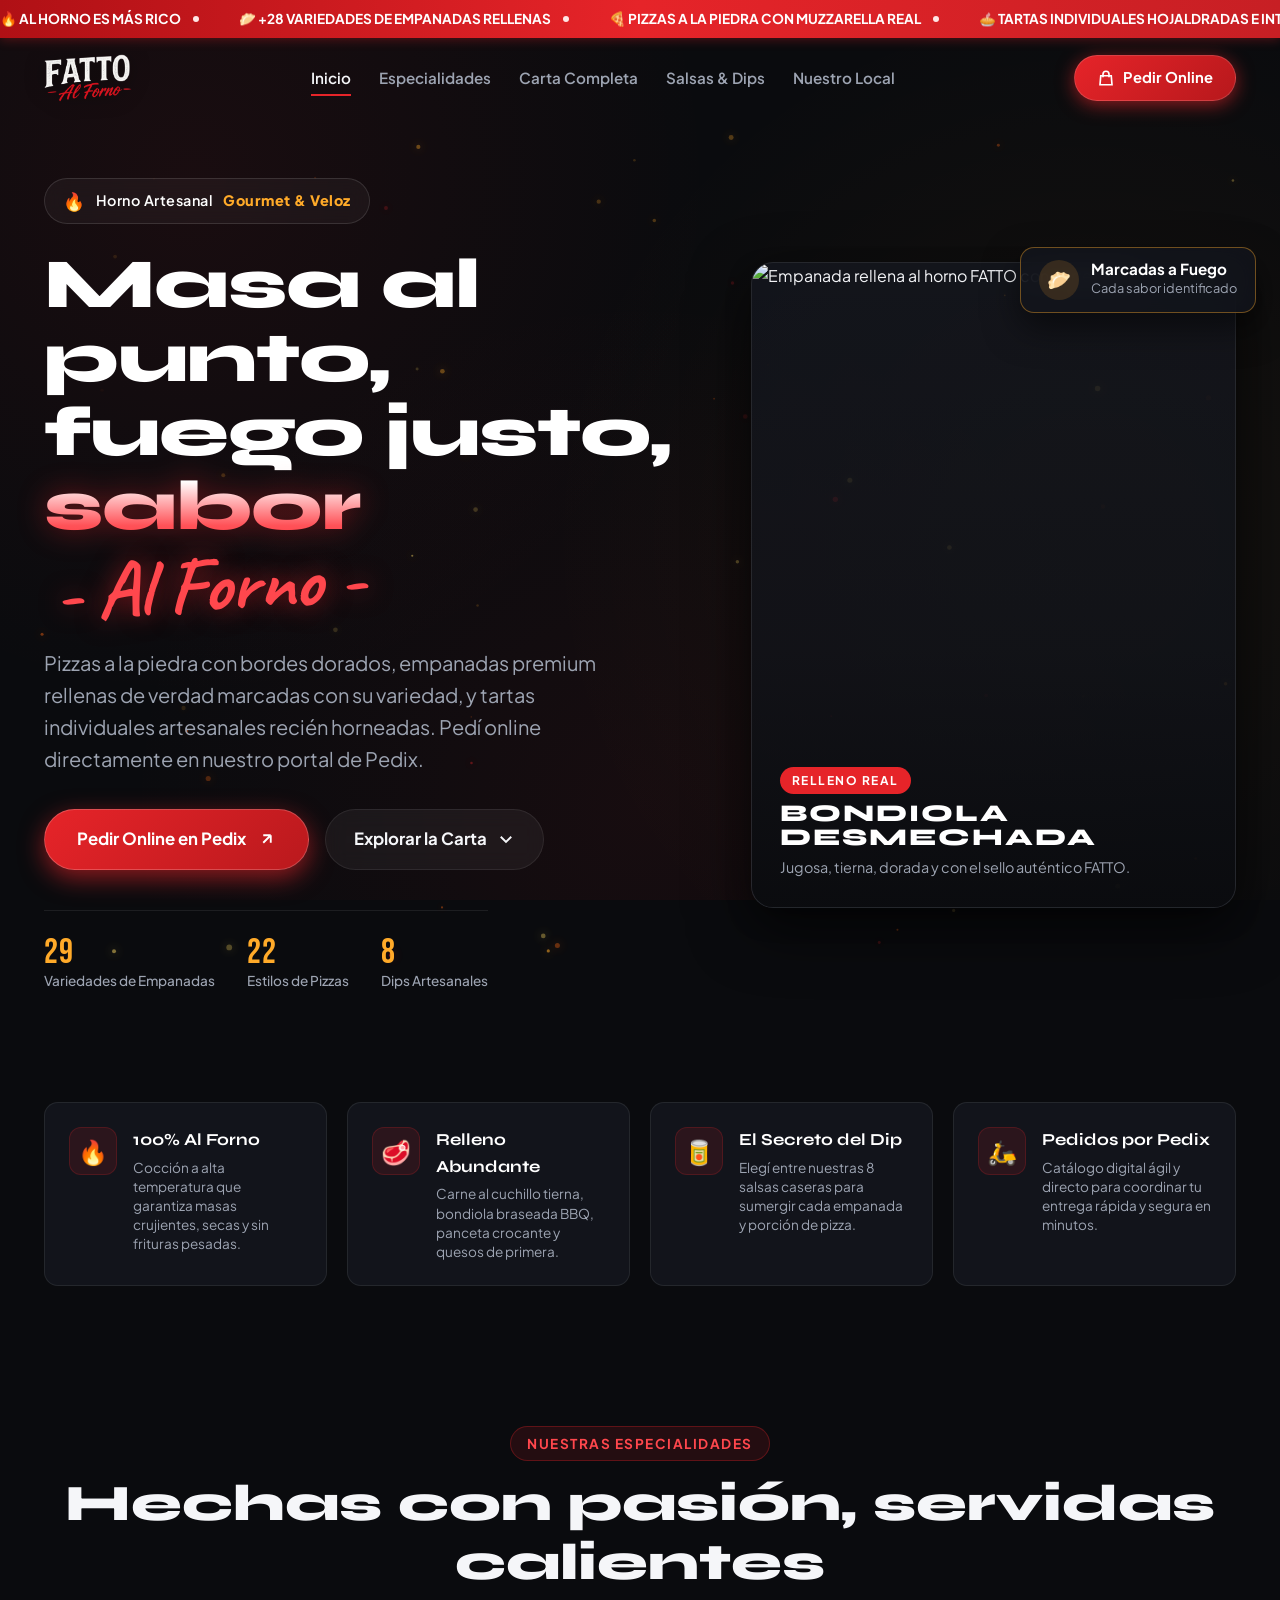
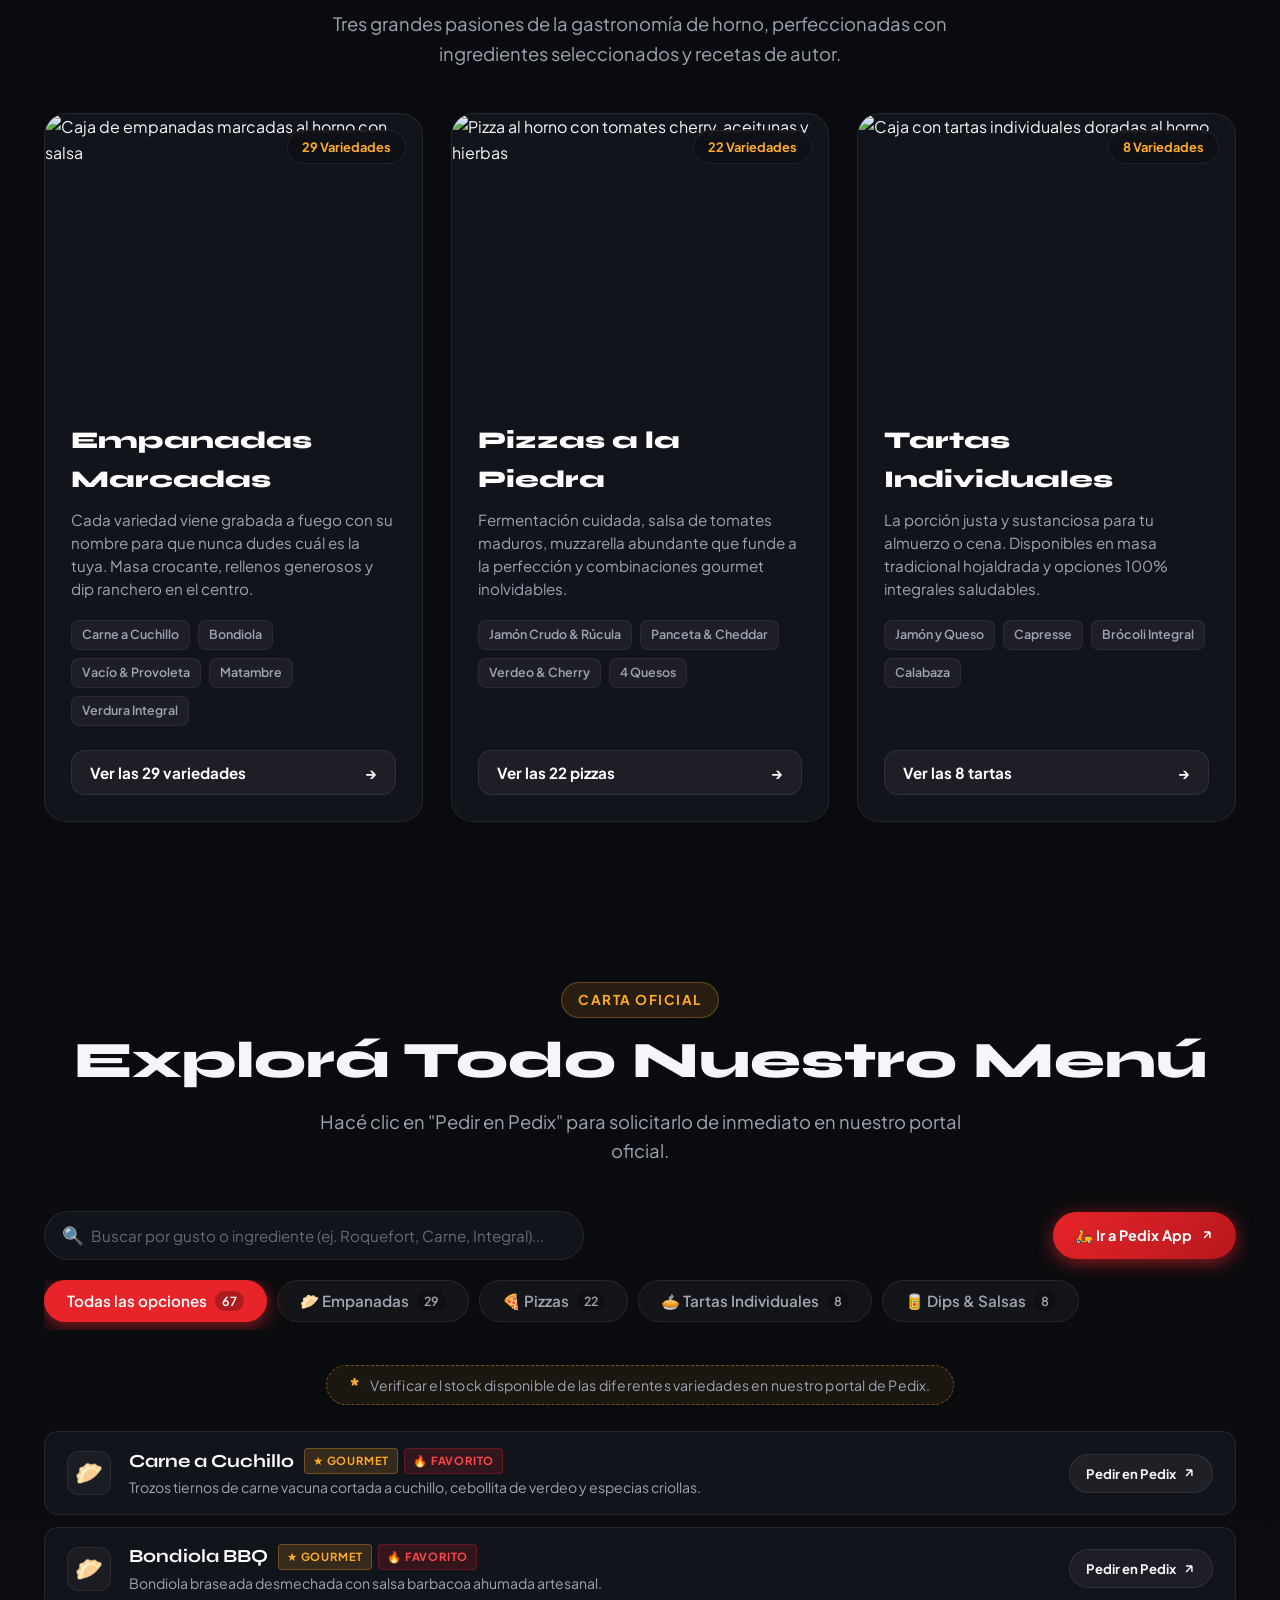
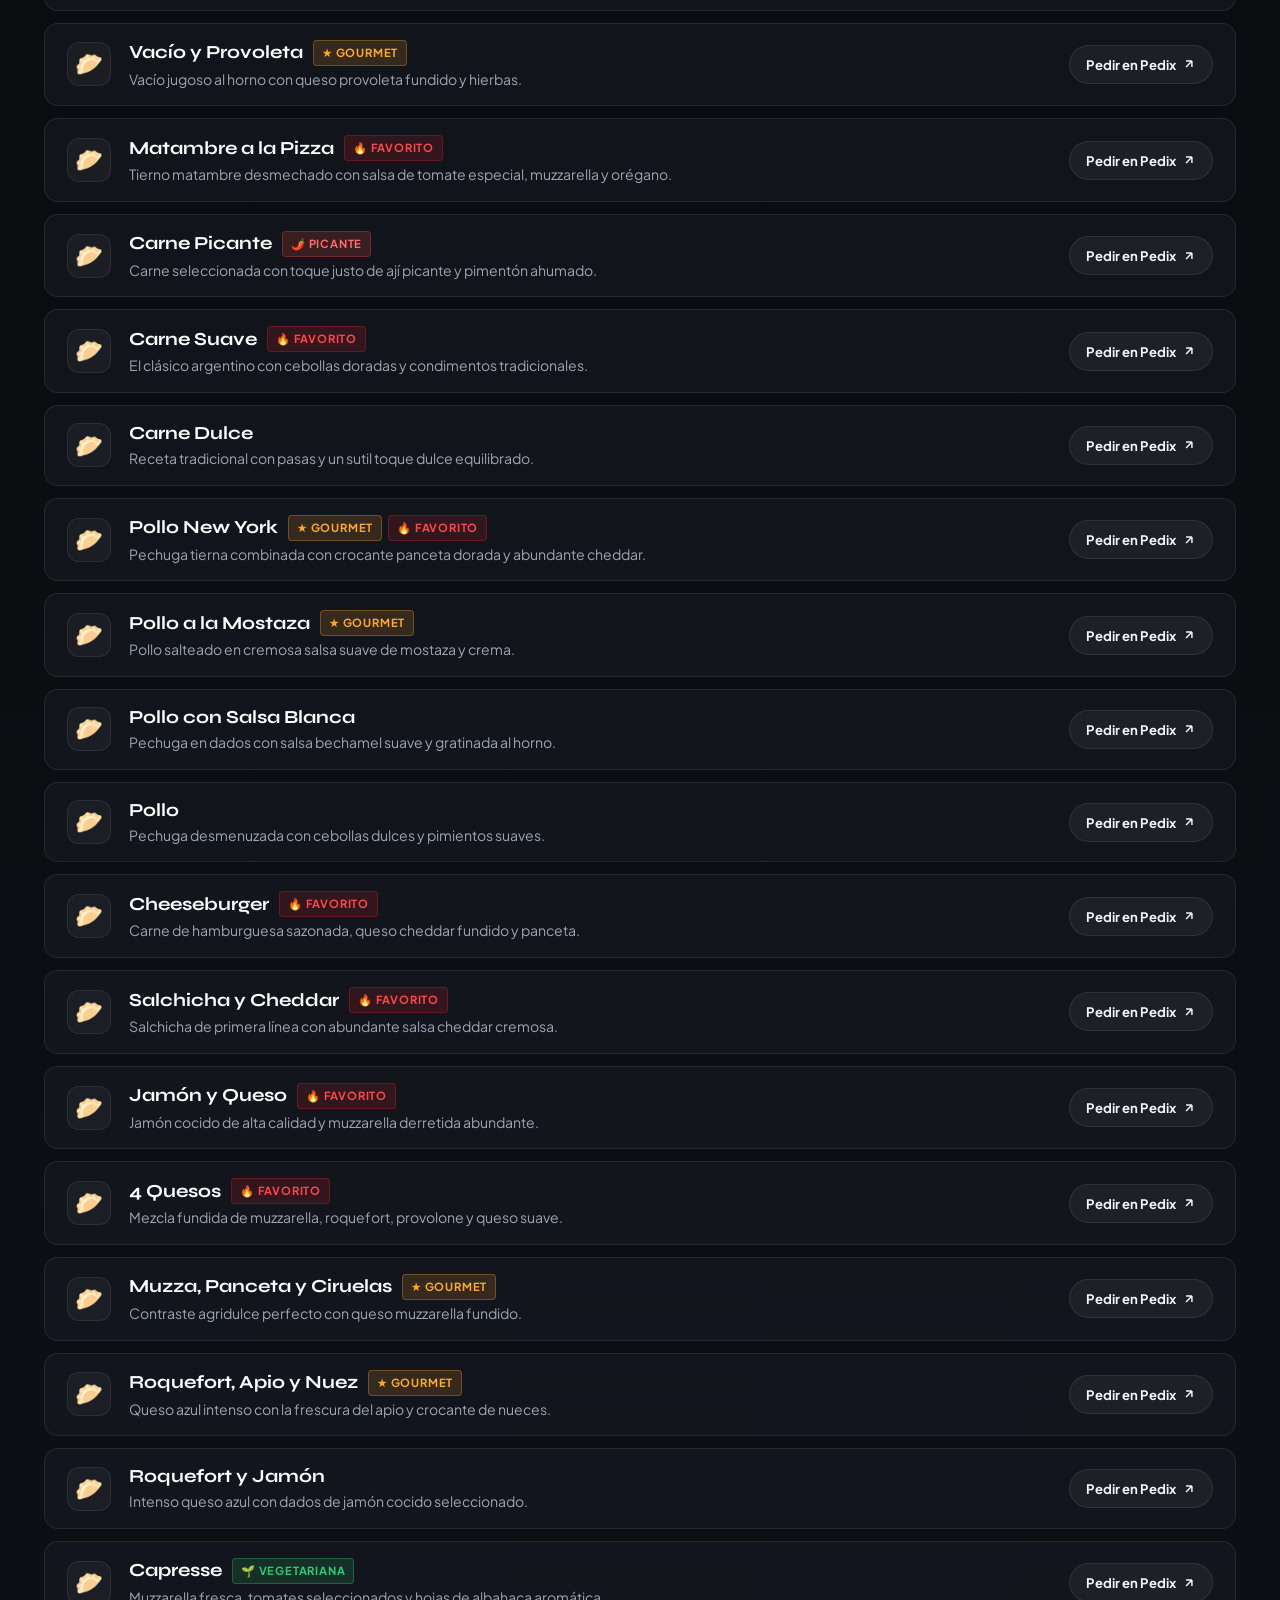
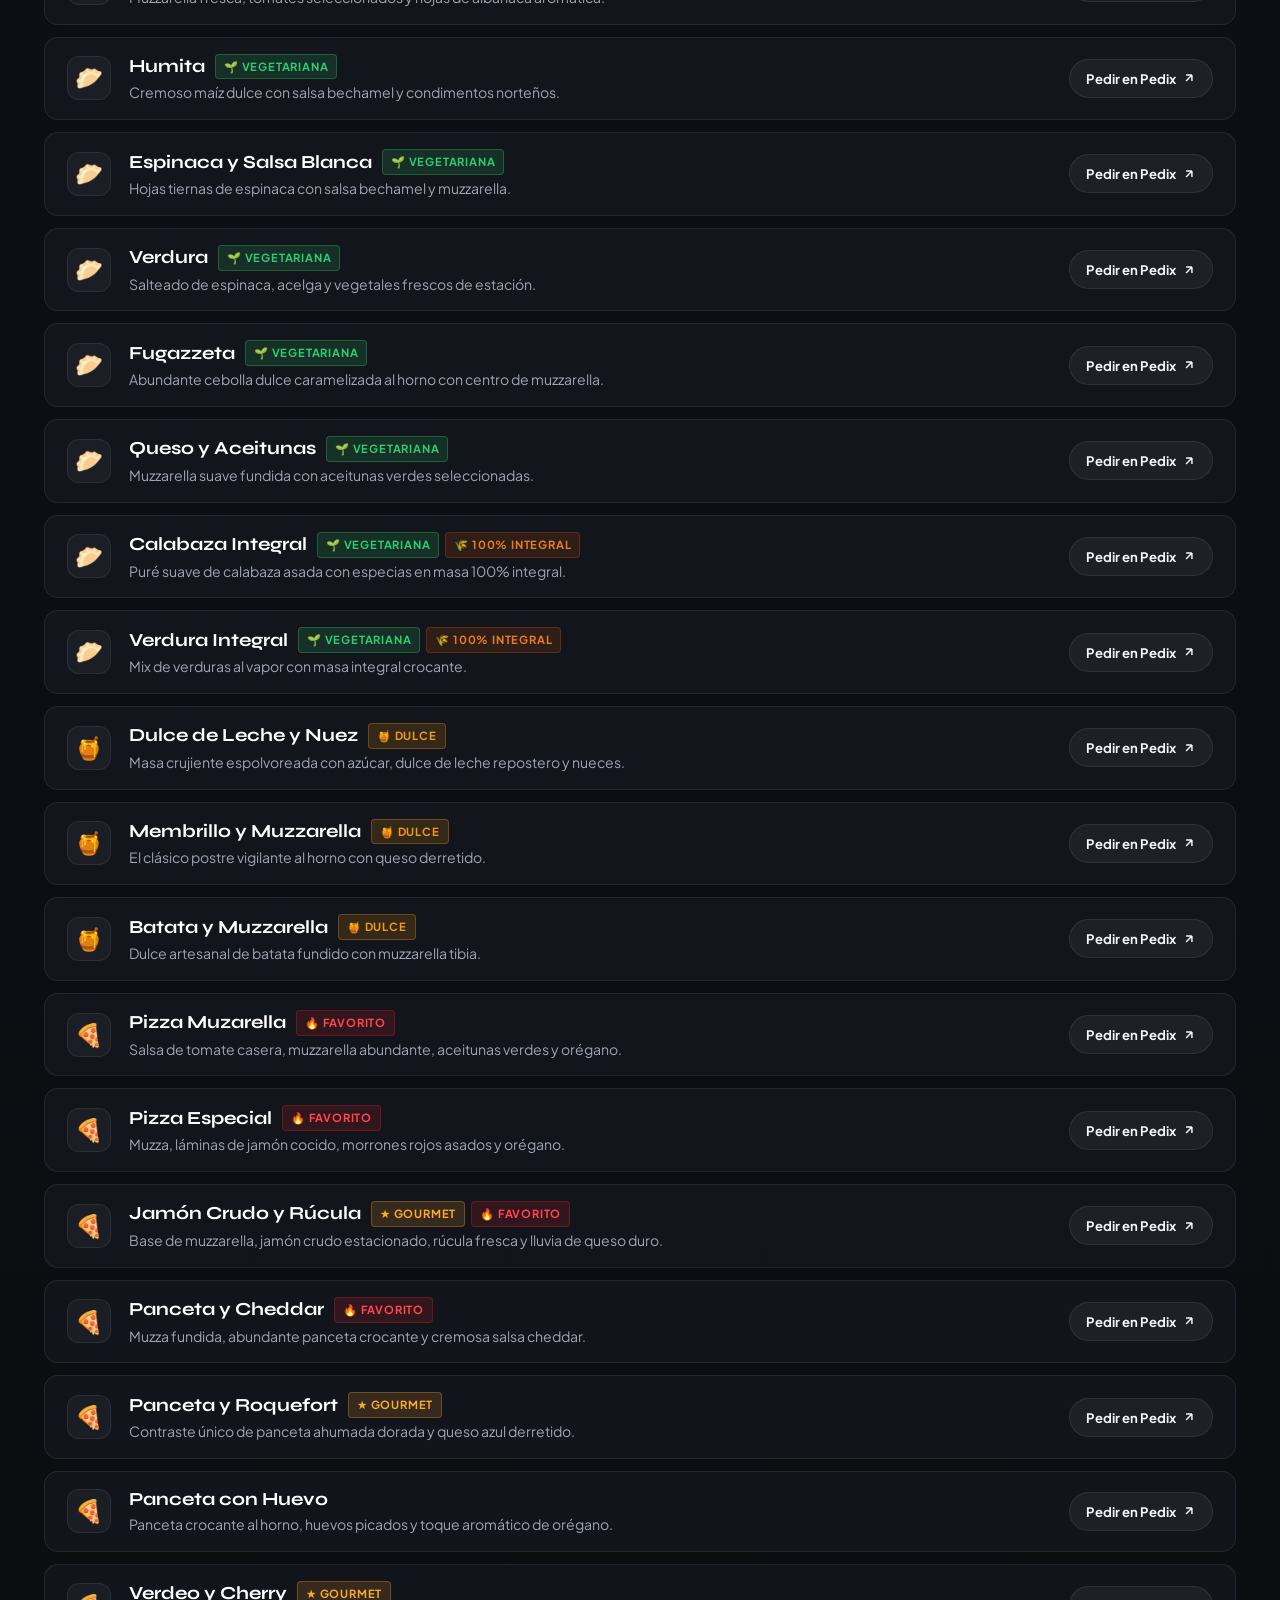
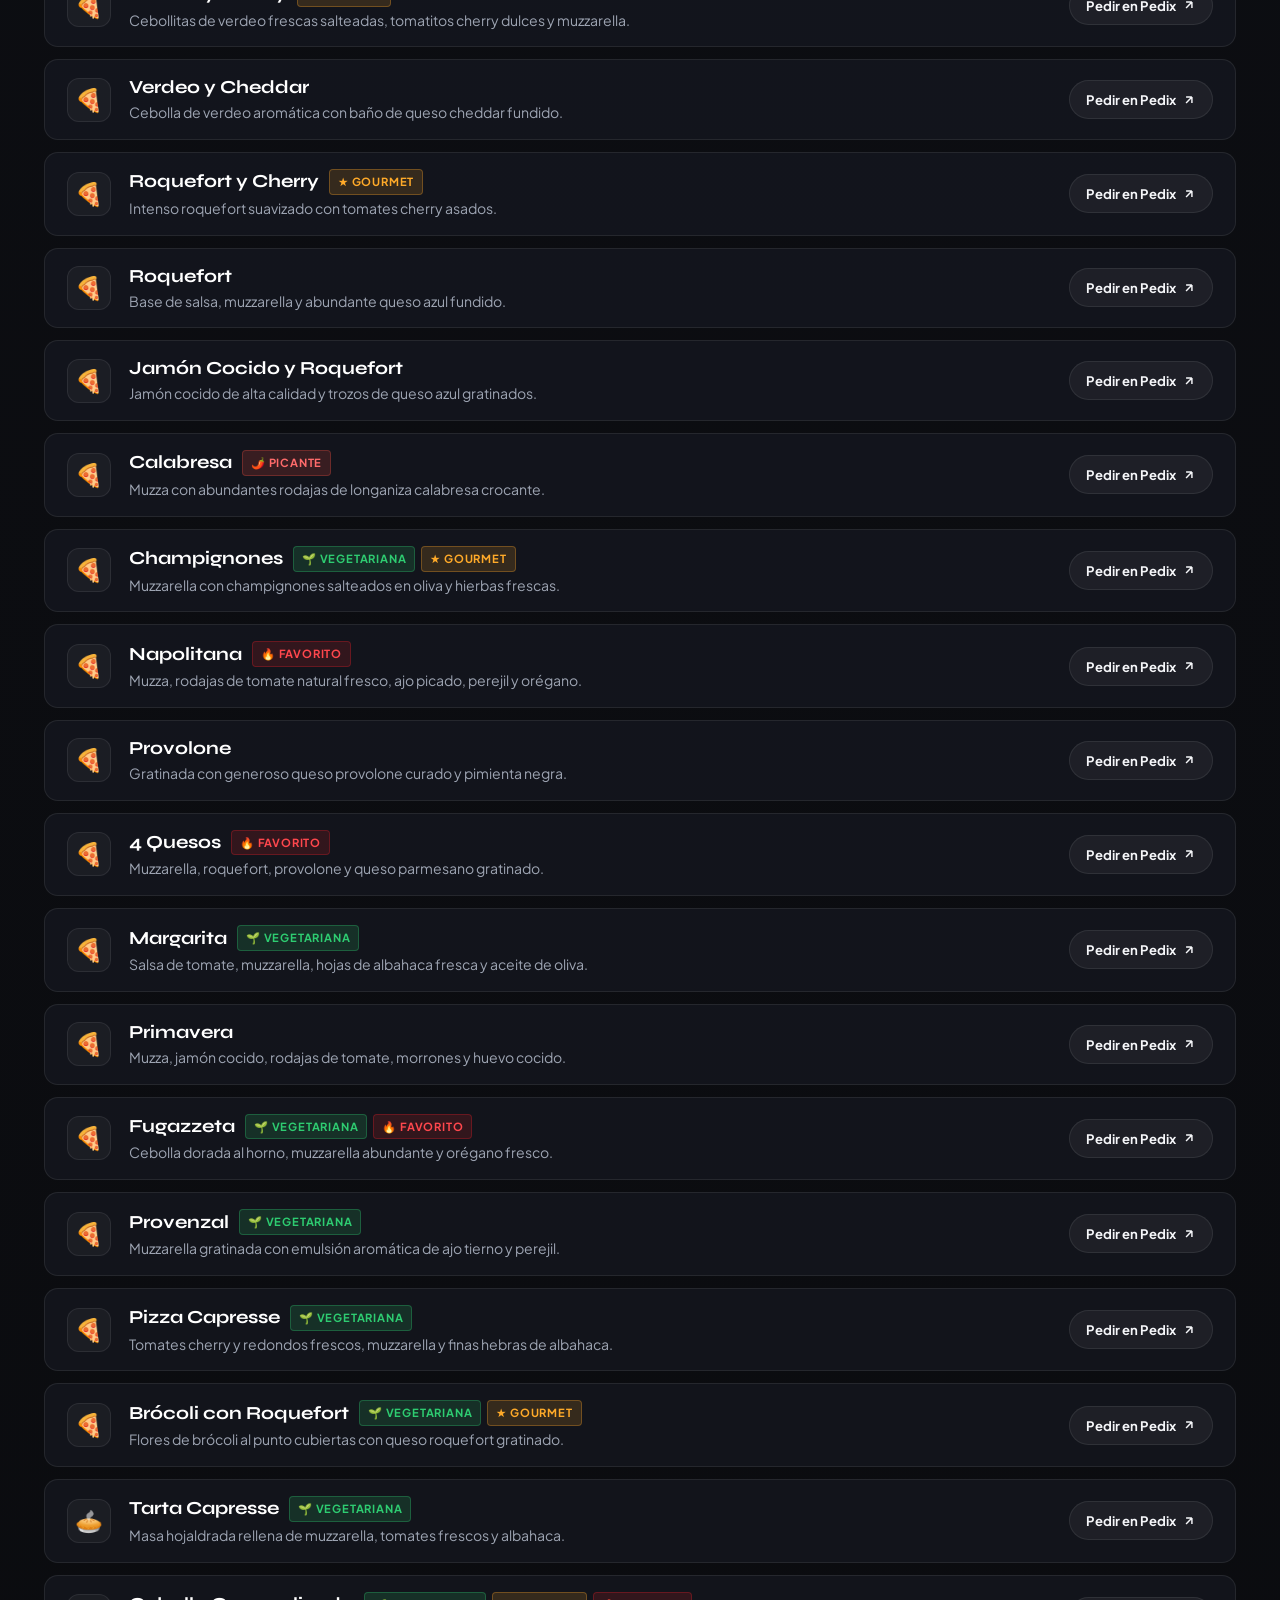
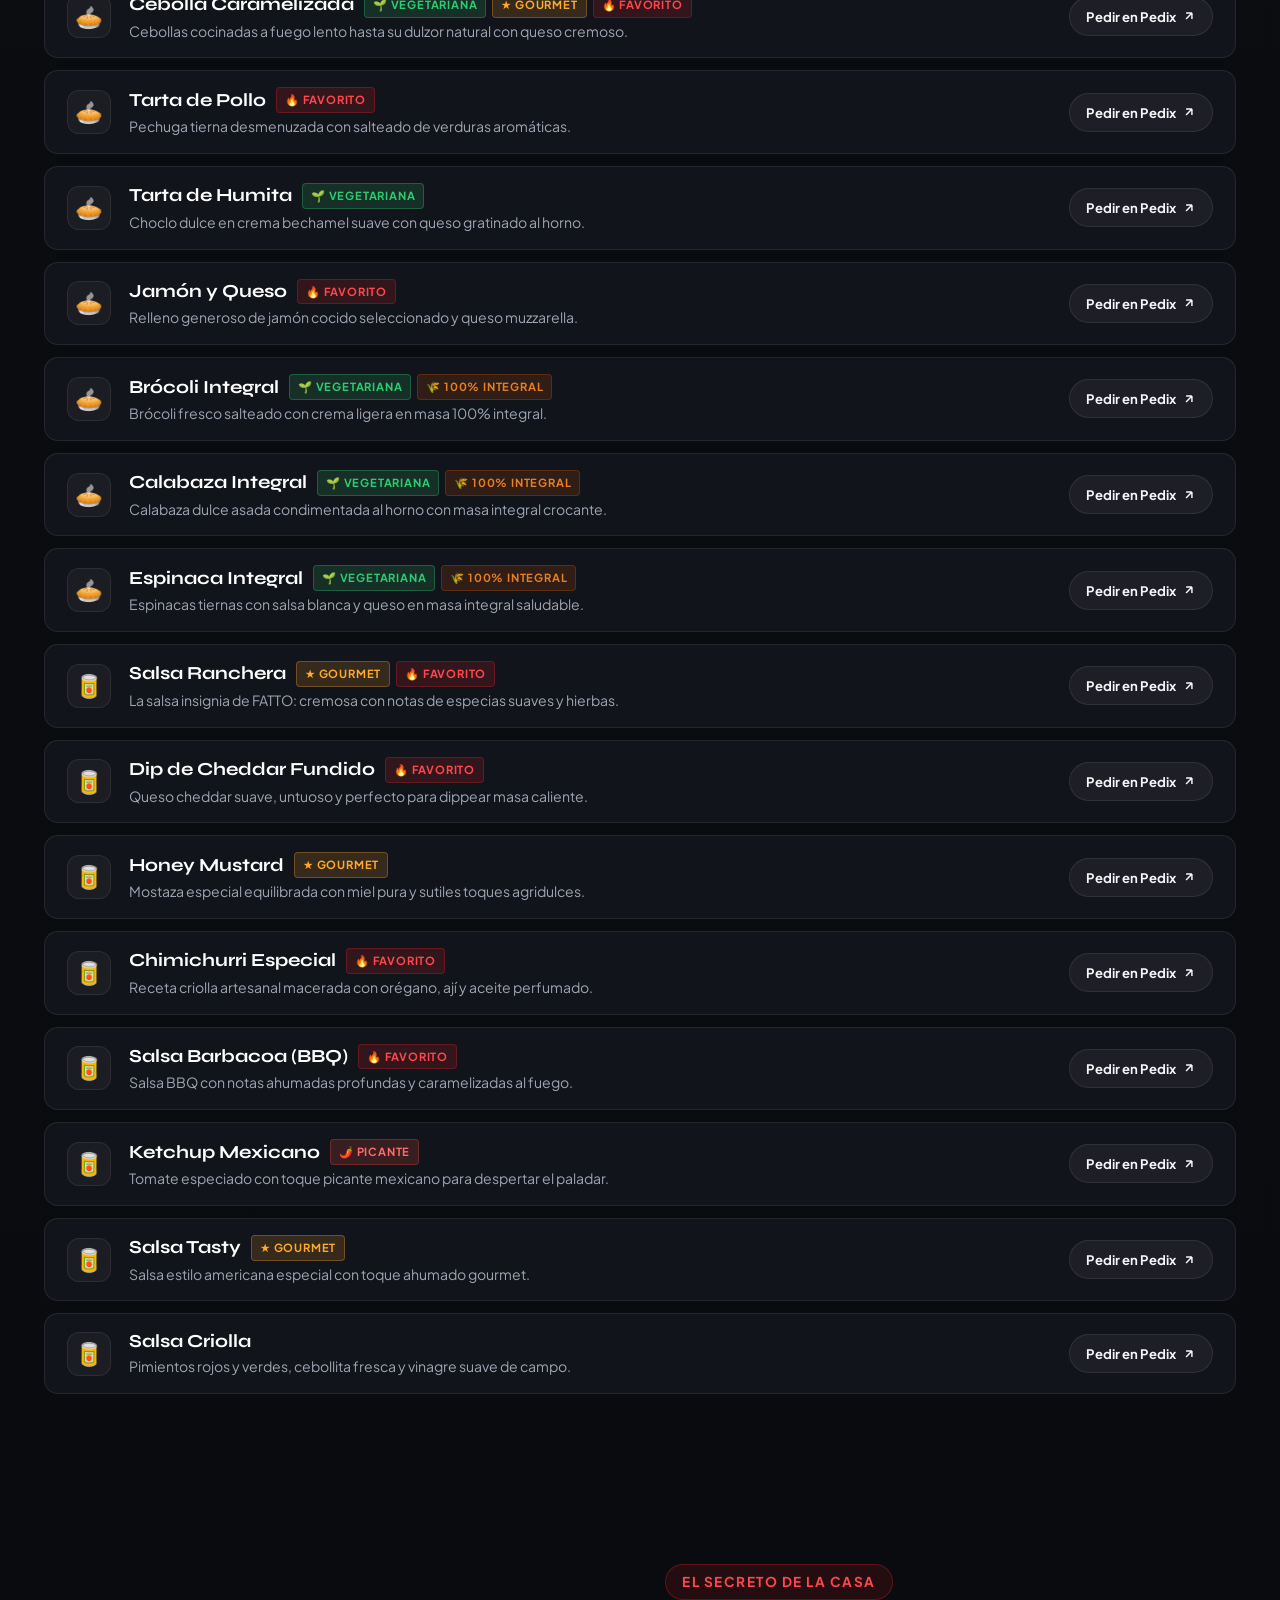
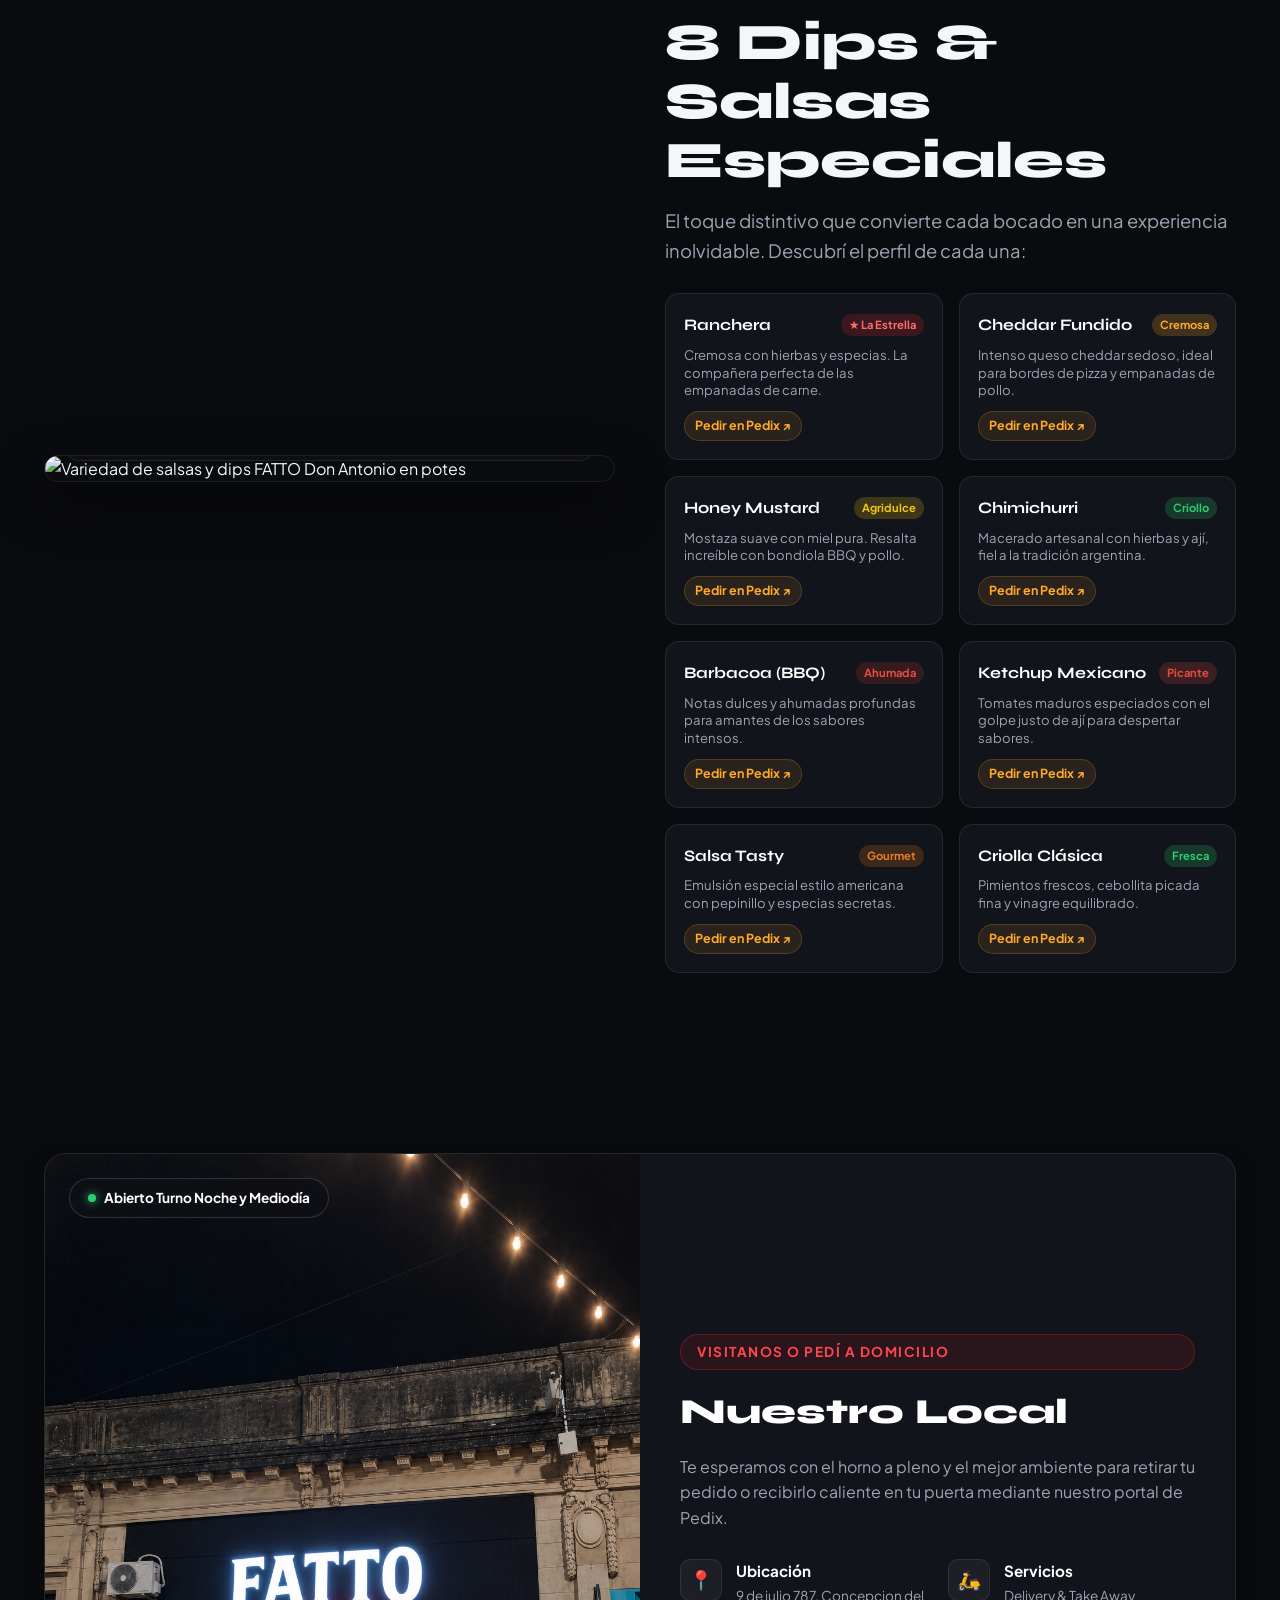
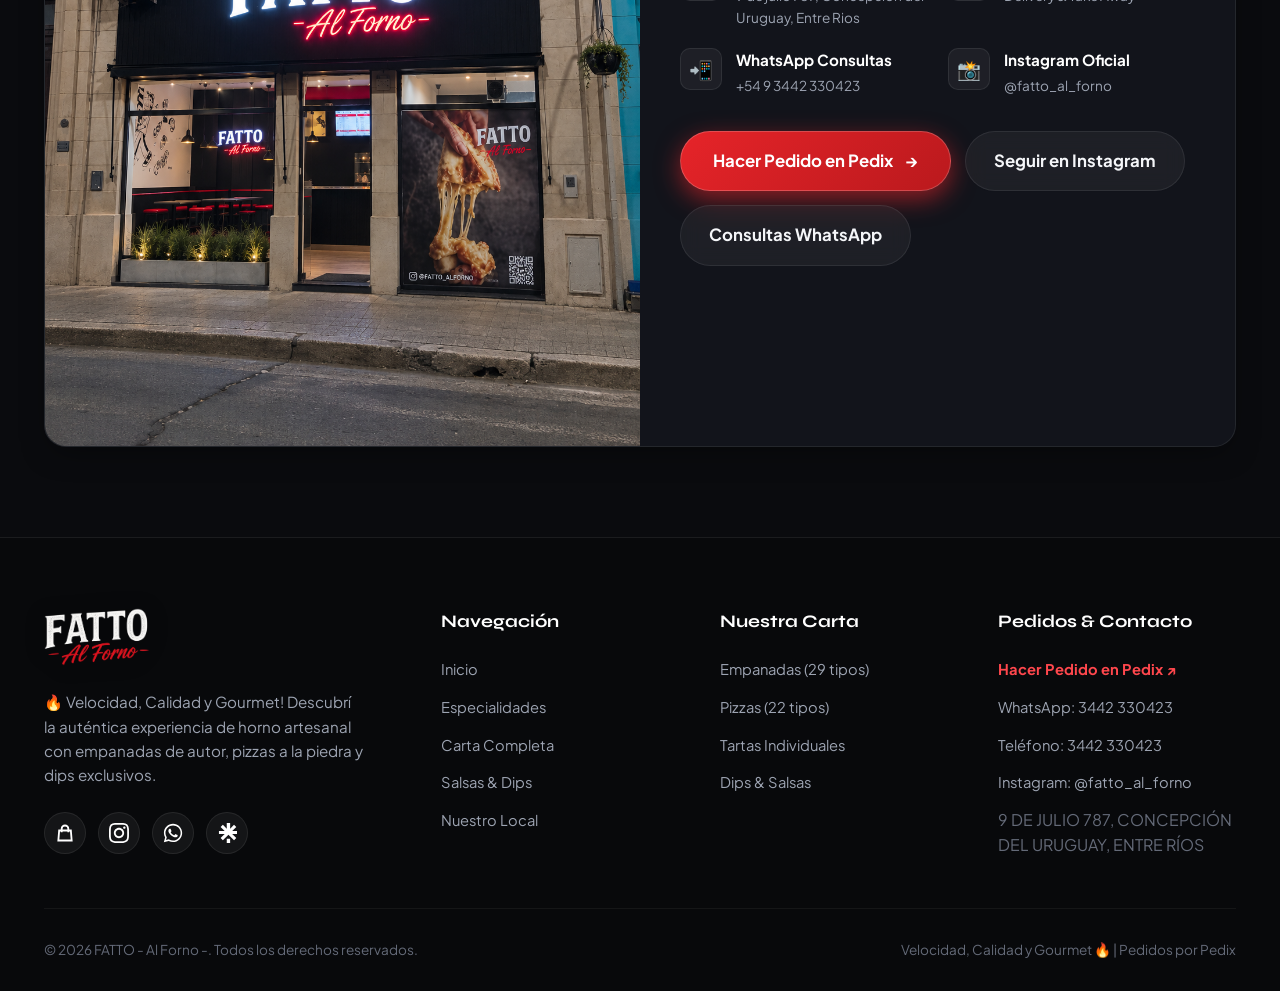
==== commit 2f3ce790: "Auditaria para publicacion" ====
--- a/index.html
+++ b/index.html
@@ -3,13 +3,23 @@
 <head>
   <meta charset="UTF-8">
   <meta name="viewport" content="width=device-width, initial-scale=1.0">
-  <title>FATTO - Al Forno - </title>
+  <title>FATTO - Al Forno - | Pizzas, Tartas y Empanadas en Concepción del Uruguay</title>
   
   <meta name="description" content="FATTO Al Forno - Pizzería gourmet artesanal en Concepción del Uruguay. Pizzas a la piedra, empanadas marcadas a fuego, tartas individuales y salsas exclusivas. ¡Hacé tu pedido directo en Pedix!">
+  <meta name="theme-color" content="#0a0b0e">
+
+  <!-- Open Graph / WhatsApp / Facebook -->
+  <meta property="og:type" content="restaurant">
   <meta property="og:title" content="FATTO - Al Forno - | Pizzas, Tartas y Empanadas">
   <meta property="og:description" content="Velocidad, Calidad y Gourmet! 🔥🍽️✨ Hacé tu pedido online en Pedix y disfrutá del auténtico sabor al horno.">
   <meta property="og:image" content="media/logo.jpg">
-  <meta property="og:type" content="restaurant">
+  <meta property="og:locale" content="es_AR">
+
+  <!-- Twitter Card -->
+  <meta name="twitter:card" content="summary_large_image">
+  <meta name="twitter:title" content="FATTO - Al Forno - | Pizzas, Tartas y Empanadas">
+  <meta name="twitter:description" content="Velocidad, Calidad y Gourmet! 🔥🍽️✨ Hacé tu pedido online en Pedix y disfrutá del auténtico sabor al horno.">
+  <meta name="twitter:image" content="media/logo.jpg">
   
   <link rel="icon" type="image/jpeg" href="media/logo.jpg">
   
@@ -72,7 +82,7 @@
           <span>Pedir Online</span>
         </a>
 
-        <button class="menu-toggle-btn" id="menu-toggle-btn" aria-label="Abrir menú de navegación">
+        <button class="menu-toggle-btn" id="menu-toggle-btn" aria-label="Abrir menú de navegación" aria-expanded="false" aria-controls="mobile-nav">
           <span></span>
           <span></span>
           <span></span>
@@ -156,11 +166,11 @@
 
         <div class="hero-stats">
           <div class="stat-item">
-            <span class="stat-number">28+</span>
+            <span class="stat-number">29</span>
             <span class="stat-label">Variedades de Empanadas</span>
           </div>
           <div class="stat-item">
-            <span class="stat-number">23</span>
+            <span class="stat-number">22</span>
             <span class="stat-label">Estilos de Pizzas</span>
           </div>
           <div class="stat-item">
@@ -174,7 +184,7 @@
       <div class="hero-visual">
         <div class="hero-card-3d">
           <div class="hero-image-wrap">
-            <img src="media/Logo y empanada.jpg" alt="Empanada rellena al horno FATTO con cartel neón">
+            <img src="media/Logo y empanada.jpg" alt="Empanada rellena al horno FATTO con cartel neón" fetchpriority="high" decoding="async">
             <div class="hero-image-gradient"></div>
           </div>
           <div class="hero-card-info">
@@ -254,7 +264,7 @@
         <!-- Card 1: Empanadas -->
         <article class="category-card">
           <div class="category-thumb-wrap">
-            <img src="media/empanadas 01.jpg" alt="Caja de empanadas marcadas al horno con salsa">
+            <img src="media/empanadas 01.jpg" alt="Caja de empanadas marcadas al horno con salsa" loading="lazy" decoding="async">
             <span class="category-badge-count">29 Variedades</span>
           </div>
           <div class="category-body">
@@ -281,8 +291,8 @@
         <!-- Card 2: Pizzas -->
         <article class="category-card">
           <div class="category-thumb-wrap">
-            <img src="media/pizza01.jpg" alt="Pizza al horno con tomates cherry, aceitunas y hierbas">
-            <span class="category-badge-count">23 Variedades</span>
+            <img src="media/pizza01.jpg" alt="Pizza al horno con tomates cherry, aceitunas y hierbas" loading="lazy" decoding="async">
+            <span class="category-badge-count">22 Variedades</span>
           </div>
           <div class="category-body">
             <div>
@@ -298,7 +308,7 @@
               </div>
             </div>
             <button class="category-btn-action" onclick="filterByCat('pizzas')">
-              <span>Ver las 23 pizzas</span>
+              <span>Ver las 22 pizzas</span>
               <span>→</span>
             </button>
           </div>
@@ -307,7 +317,7 @@
         <!-- Card 3: Tartas -->
         <article class="category-card">
           <div class="category-thumb-wrap">
-            <img src="media/tartas.jpg" alt="Caja con tartas individuales doradas al horno">
+            <img src="media/tartas.jpg" alt="Caja con tartas individuales doradas al horno" loading="lazy" decoding="async">
             <span class="category-badge-count">8 Variedades</span>
           </div>
           <div class="category-body">
@@ -317,7 +327,7 @@
                 La porción justa y sustanciosa para tu almuerzo o cena. Disponibles en masa tradicional hojaldrada y opciones 100% integrales saludables.
               </p>
               <div class="category-features-list">
-                <span>Jamon y Queso</span>
+                <span>Jamón y Queso</span>
                 <span>Capresse</span>
                 <span>Brócoli Integral</span>
                 <span>Calabaza</span>
@@ -367,7 +377,7 @@
         <div class="category-tabs-bar" role="tablist">
           <button class="tab-btn active" data-cat="todas">
             <span>Todas las opciones</span>
-            <span class="tab-count">68</span>
+            <span class="tab-count">67</span>
           </button>
           <button class="tab-btn" data-cat="empanadas">
             <span>🥟 Empanadas</span>
@@ -375,7 +385,7 @@
           </button>
           <button class="tab-btn" data-cat="pizzas">
             <span>🍕 Pizzas</span>
-            <span class="tab-count">23</span>
+            <span class="tab-count">22</span>
           </button>
           <button class="tab-btn" data-cat="tartas">
             <span>🥧 Tartas Individuales</span>
@@ -408,7 +418,7 @@
     <div class="container">
       <div class="sauces-grid">
         <div class="sauces-banner-wrap">
-          <img src="media/Salsa (4).jpg" alt="Variedad de salsas y dips FATTO Don Antonio en potes">
+          <img src="media/Salsa (4).jpg" alt="Variedad de salsas y dips FATTO Don Antonio en potes" loading="lazy" decoding="async">
           <div class="sauces-badge-highlight">
             <span class="cup-icon">🥫</span>
             <div>
@@ -532,7 +542,7 @@
     <div class="container">
       <div class="store-card-container">
         <div class="store-image-wrap">
-          <img src="media/fachada.jpg" alt="Fachada iluminada del local FATTO Al Forno de noche">
+          <img src="media/Fachada 2.png" alt="Fachada iluminada del local FATTO Al Forno de noche" loading="lazy" decoding="async">
           <div class="store-overlay-pill">
             <span class="pulse-dot"></span>
             <span>Abierto Turno Noche y Mediodía</span>
@@ -614,7 +624,7 @@
       <div class="footer-grid">
         <div class="footer-brand-col">
           <a href="#inicio" class="brand-logo-wrap footer-brand-logo" aria-label="FATTO Al Forno - Inicio">
-            <img src="media/logo-fatto.png" alt="FATTO - Al Forno -" class="brand-logo-img footer-logo-img">
+            <img src="media/logo-fatto.png" alt="FATTO - Al Forno -" class="brand-logo-img footer-logo-img" loading="lazy" decoding="async">
           </a>
           <p>
             🔥 Velocidad, Calidad y Gourmet! Descubrí la auténtica experiencia de horno artesanal con empanadas de autor, pizzas a la piedra y dips exclusivos.
@@ -661,7 +671,7 @@
           <h4>Nuestra Carta</h4>
           <ul>
             <li><a href="#menu-completo" onclick="filterByCat('empanadas')">Empanadas (29 tipos)</a></li>
-            <li><a href="#menu-completo" onclick="filterByCat('pizzas')">Pizzas (23 tipos)</a></li>
+            <li><a href="#menu-completo" onclick="filterByCat('pizzas')">Pizzas (22 tipos)</a></li>
             <li><a href="#menu-completo" onclick="filterByCat('tartas')">Tartas Individuales</a></li>
             <li><a href="#menu-completo" onclick="filterByCat('salsas')">Dips & Salsas</a></li>
           </ul>
@@ -670,10 +680,10 @@
         <div class="footer-col">
           <h4>Pedidos & Contacto</h4>
           <ul>
-            <li><a href="https://pedix.app/fatto-al-forno" target="_blank" style="color: var(--primary-red-light); font-weight: 700;">Hacer Pedido en Pedix ↗</a></li>
-            <li><a href="https://wa.me/543442330423" target="_blank">WhatsApp: 3442 330423</a></li>
-            <li><a href="tel:3442330423">Teléfono: 3442 330423</a></li>
-            <li><a href="https://instagram.com/fatto_al_forno" target="_blank">Instagram: @fatto_al_forno</a></li>
+            <li><a href="https://pedix.app/fatto-al-forno" target="_blank" rel="noopener noreferrer" style="color: var(--primary-red-light); font-weight: 700;">Hacer Pedido en Pedix ↗</a></li>
+            <li><a href="https://wa.me/543442330423" target="_blank" rel="noopener noreferrer">WhatsApp: 3442 330423</a></li>
+            <li><a href="tel:+543442330423">Teléfono: 3442 330423</a></li>
+            <li><a href="https://instagram.com/fatto_al_forno" target="_blank" rel="noopener noreferrer">Instagram: @fatto_al_forno</a></li>
             <li><span style="color: var(--text-dim);">9 DE JULIO 787, CONCEPCIÓN DEL URUGUAY, ENTRE RÍOS</span></li>
           </ul>
         </div>
--- a/css/styles.css
+++ b/css/styles.css
@@ -3,8 +3,6 @@
    Modern HTML5 & CSS3 Design System with Neon & Fire Oven Aesthetic
    Exclusively integrated with Pedix portal (https://pedix.app/fatto-al-forno)
    =================================================================== */
-
-@import url('https://fonts.googleapis.com/css2?family=Bebas+Neue&family=Caveat:wght@600;700&family=Damion&family=Plus+Jakarta+Sans:wght@300;400;500;600;700;800&family=Rye&family=Syne:wght@700;800&family=Yellowtail&display=swap');
 
 :root {
   /* Color Palette */
@@ -1542,6 +1540,7 @@
   width: 100%;
   height: 100%;
   object-fit: cover;
+  object-position: center 35%;
 }
 
 .store-overlay-pill {
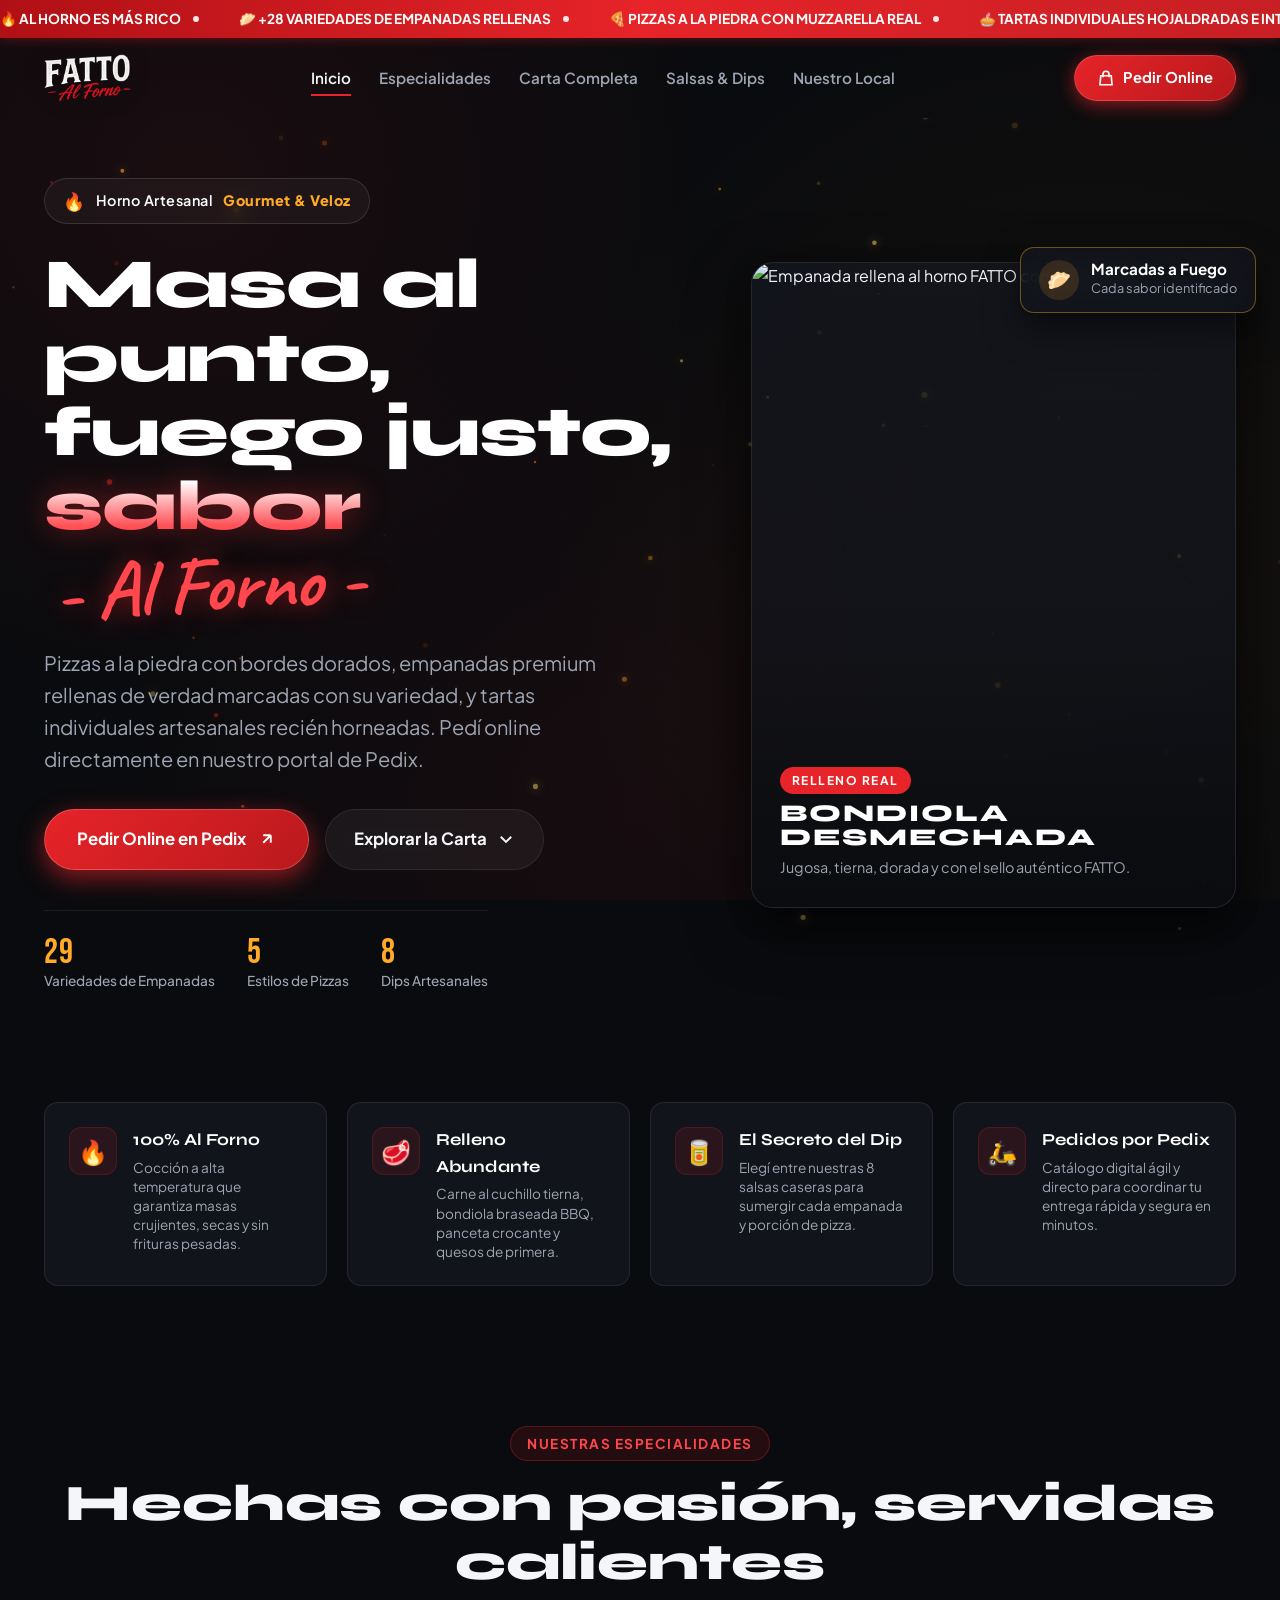
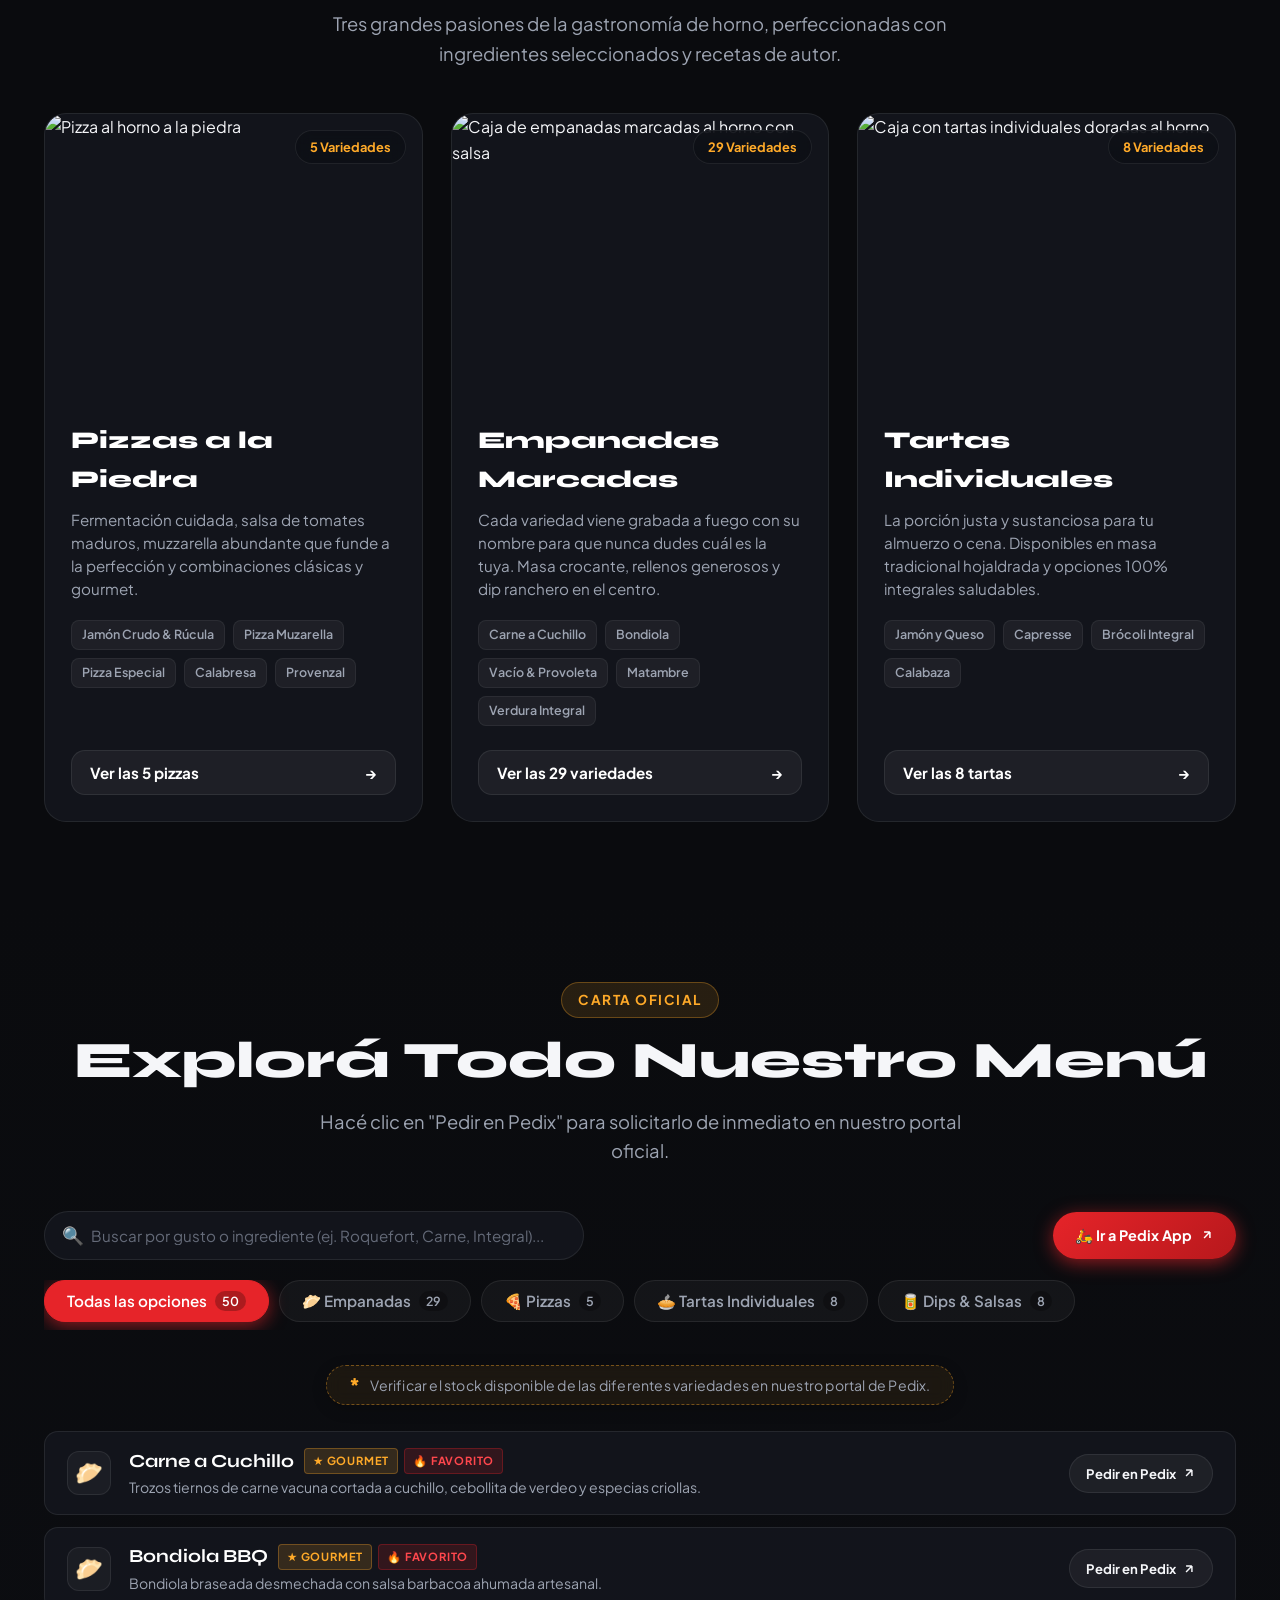
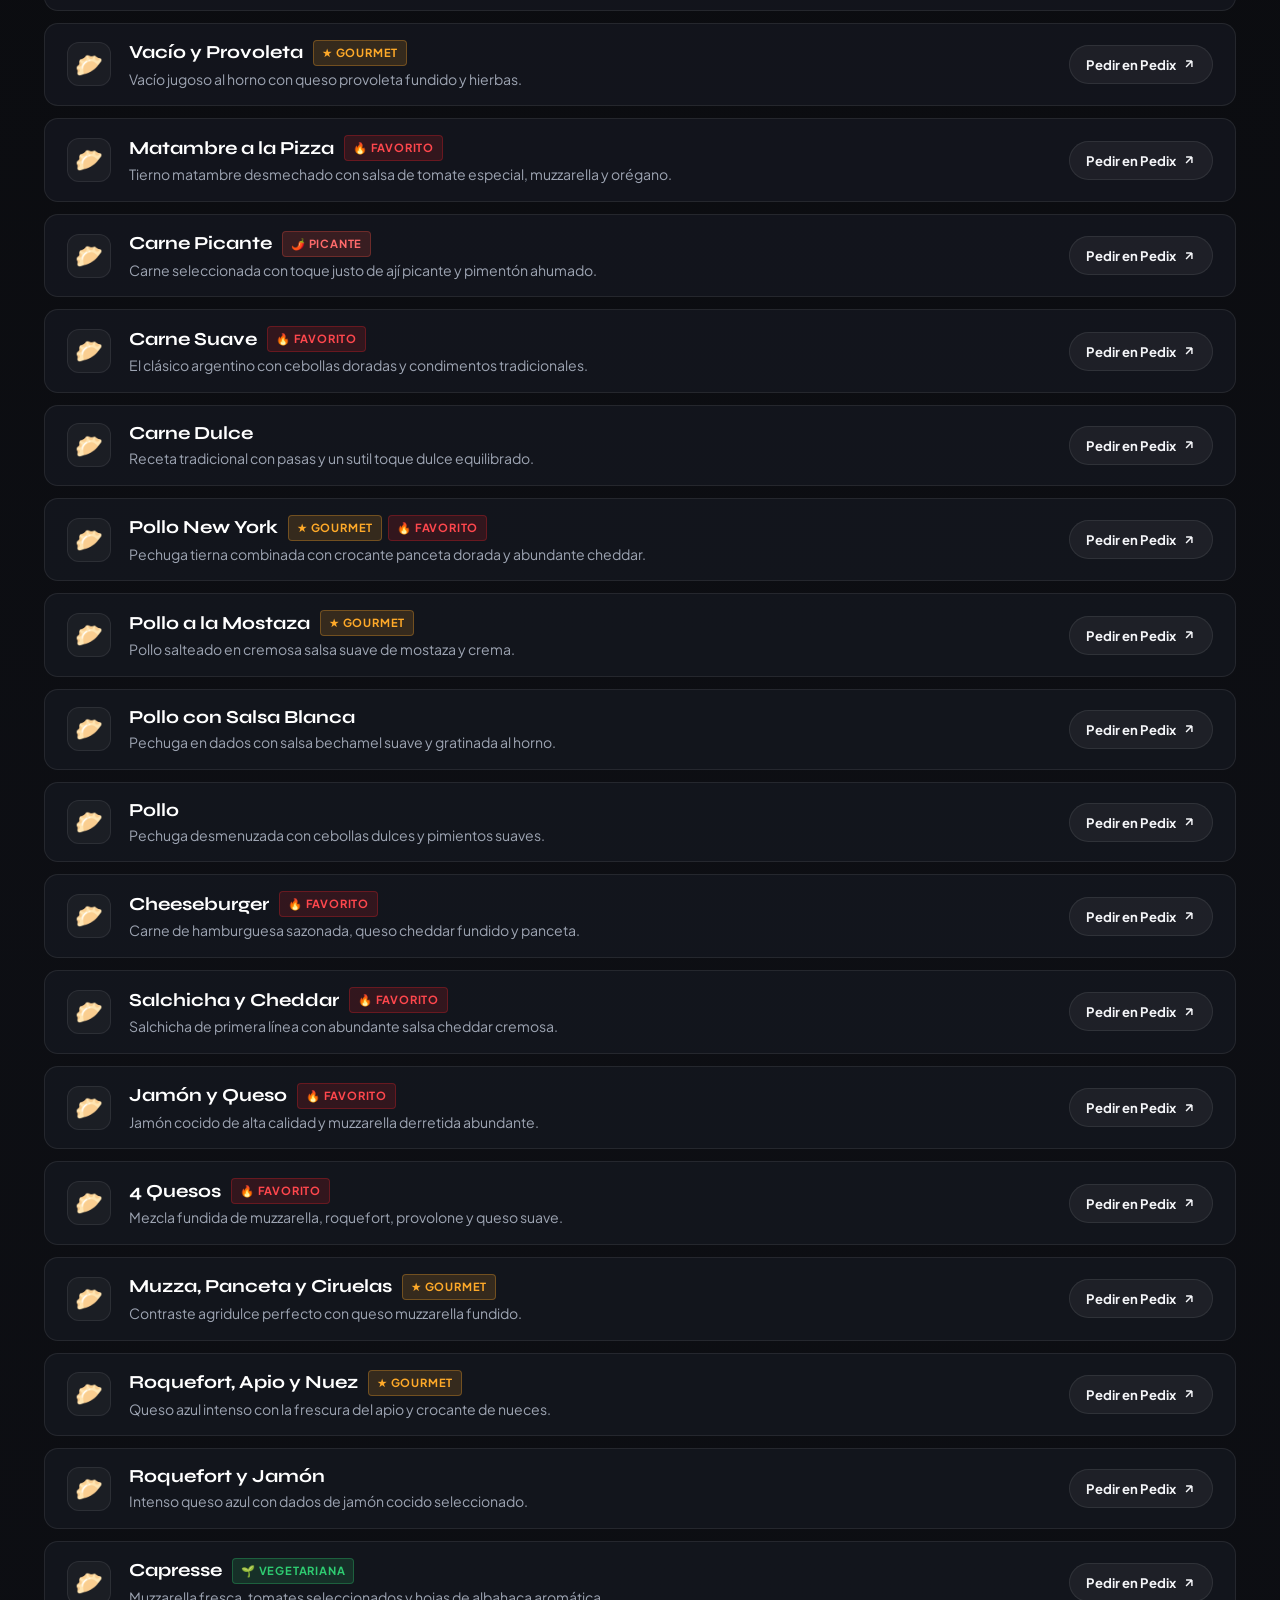
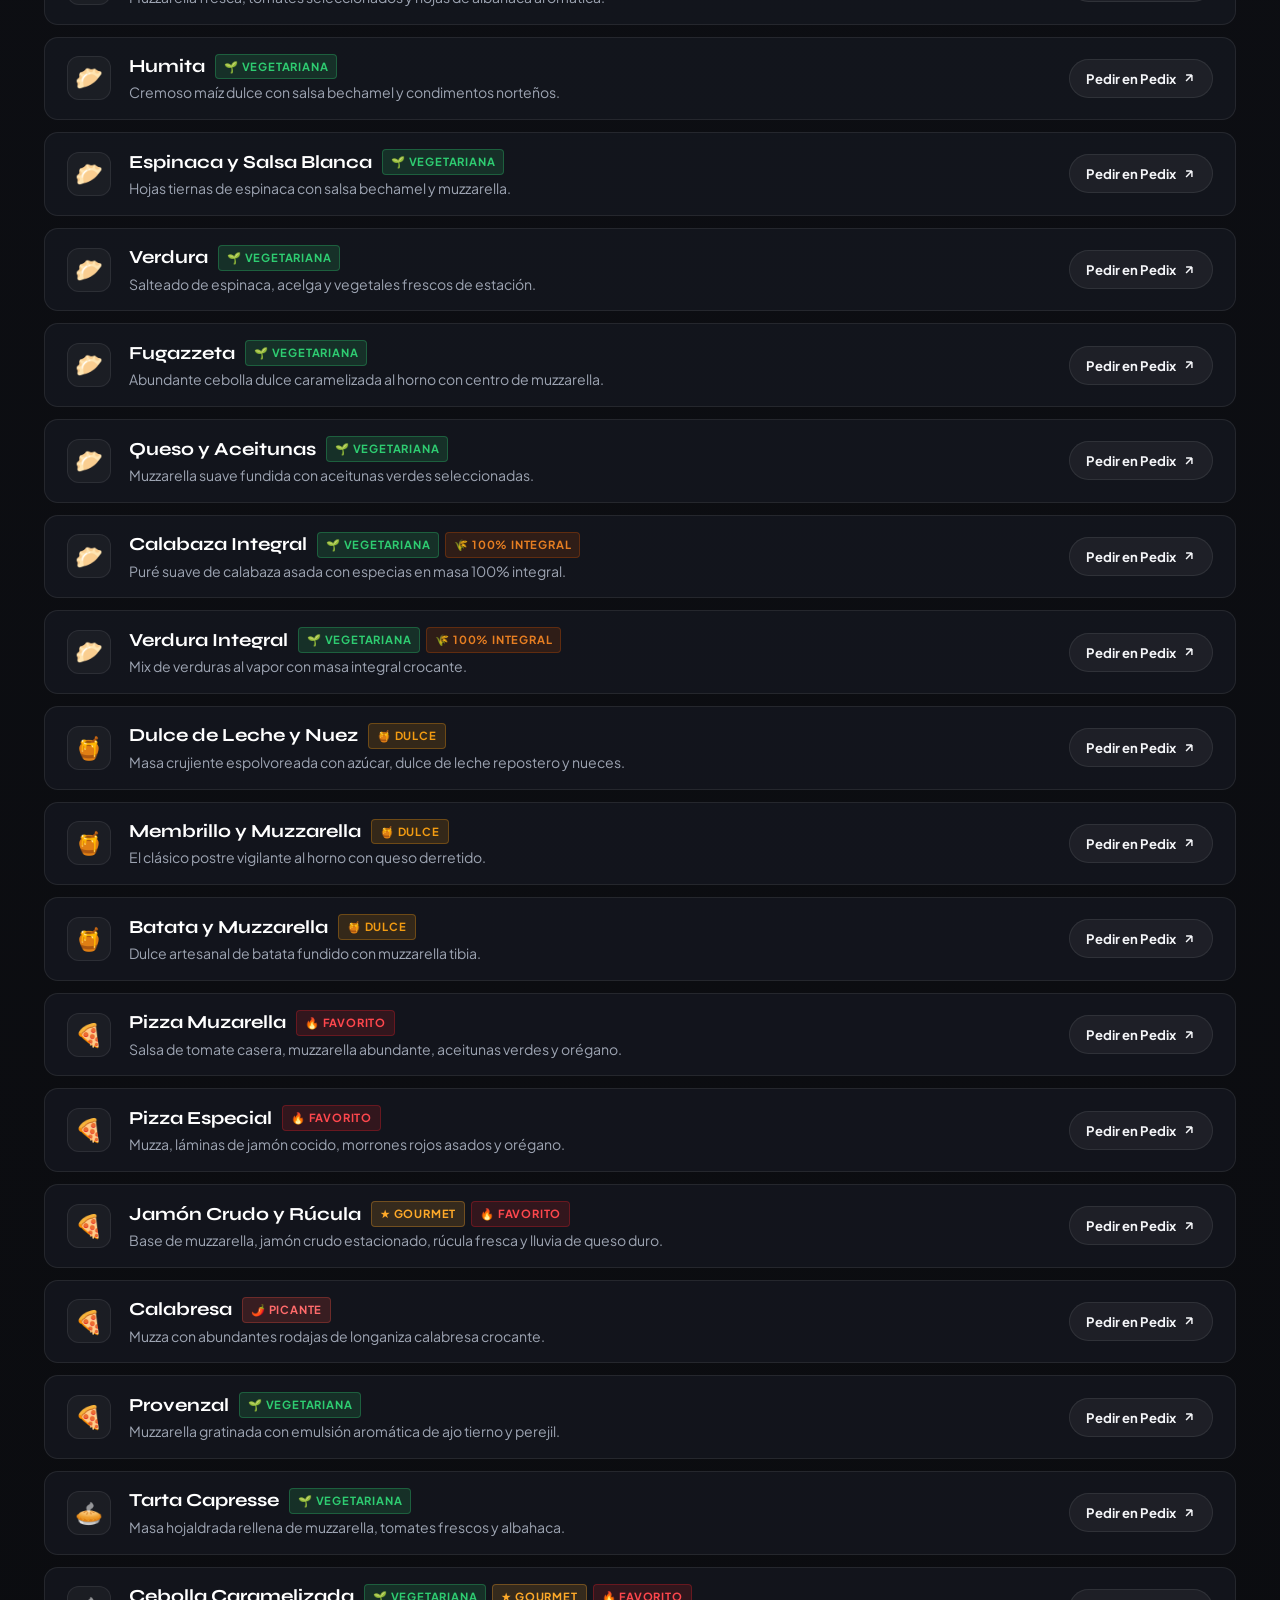
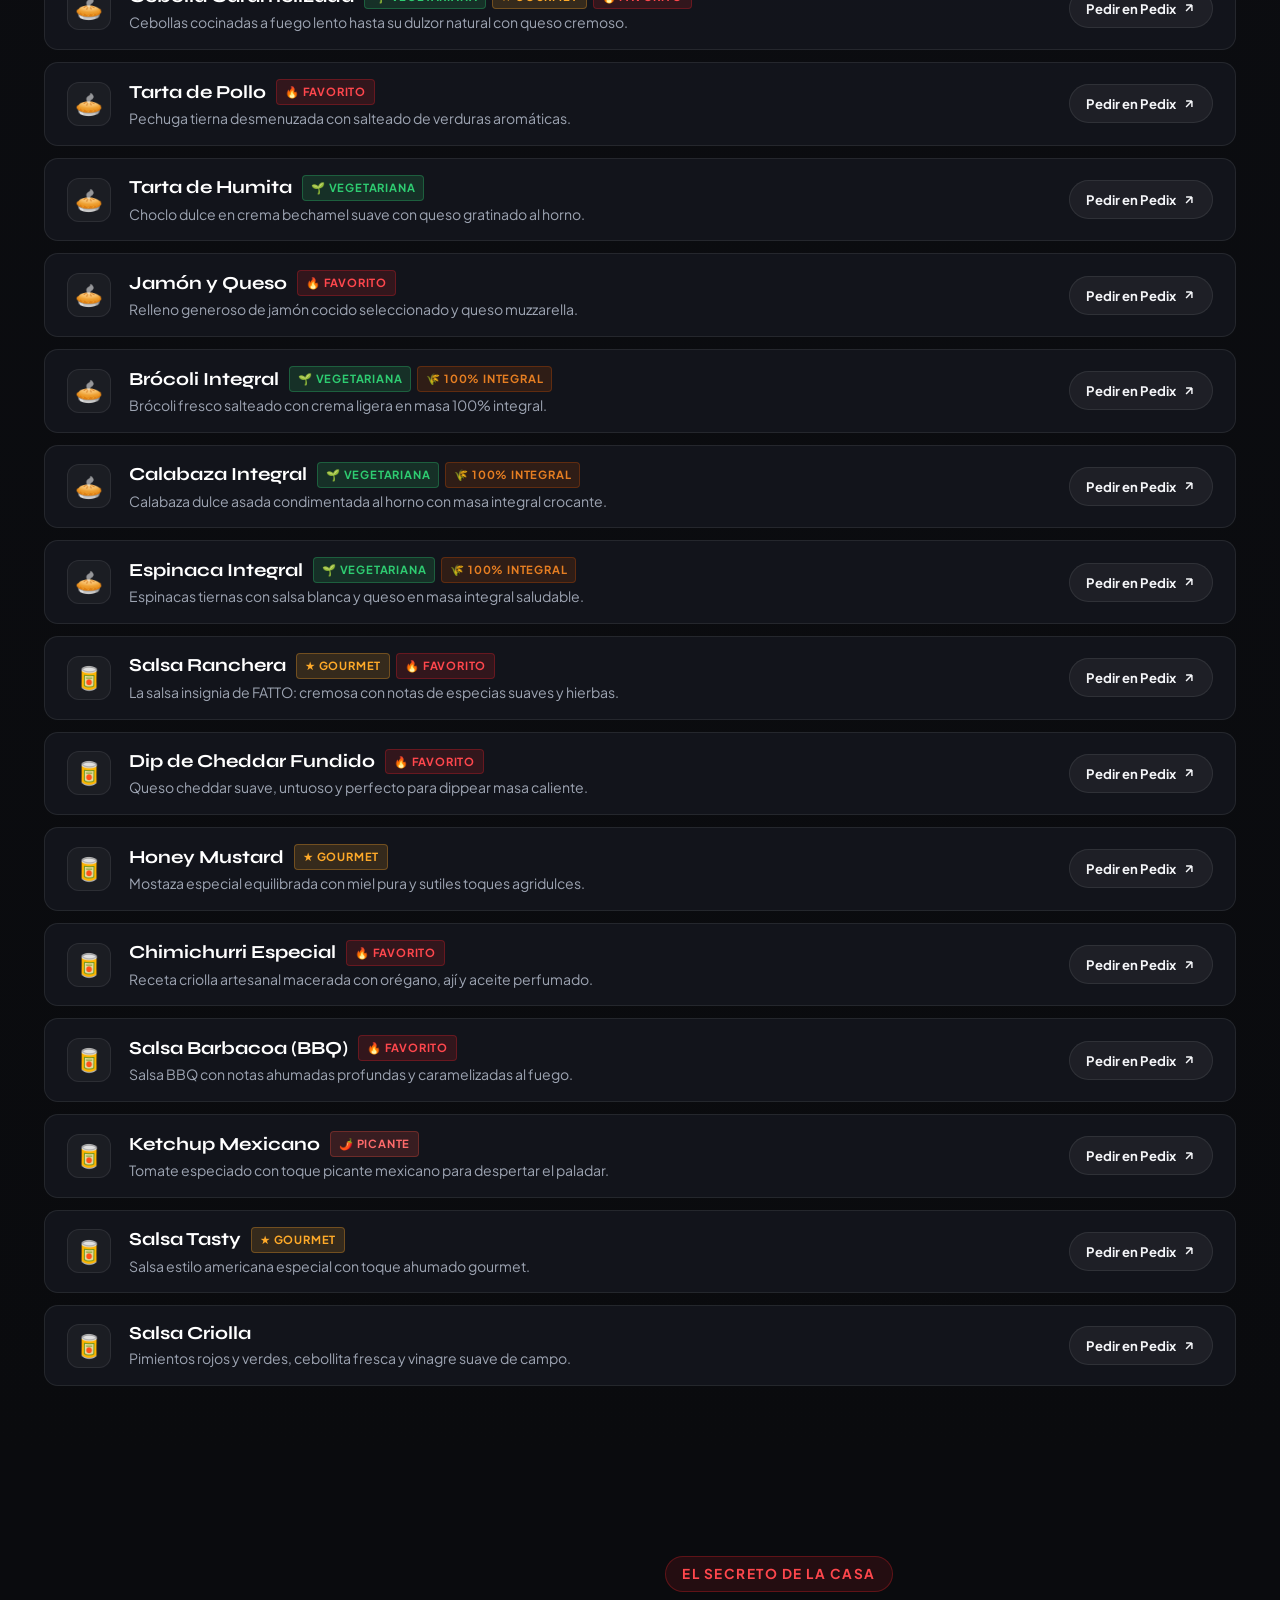
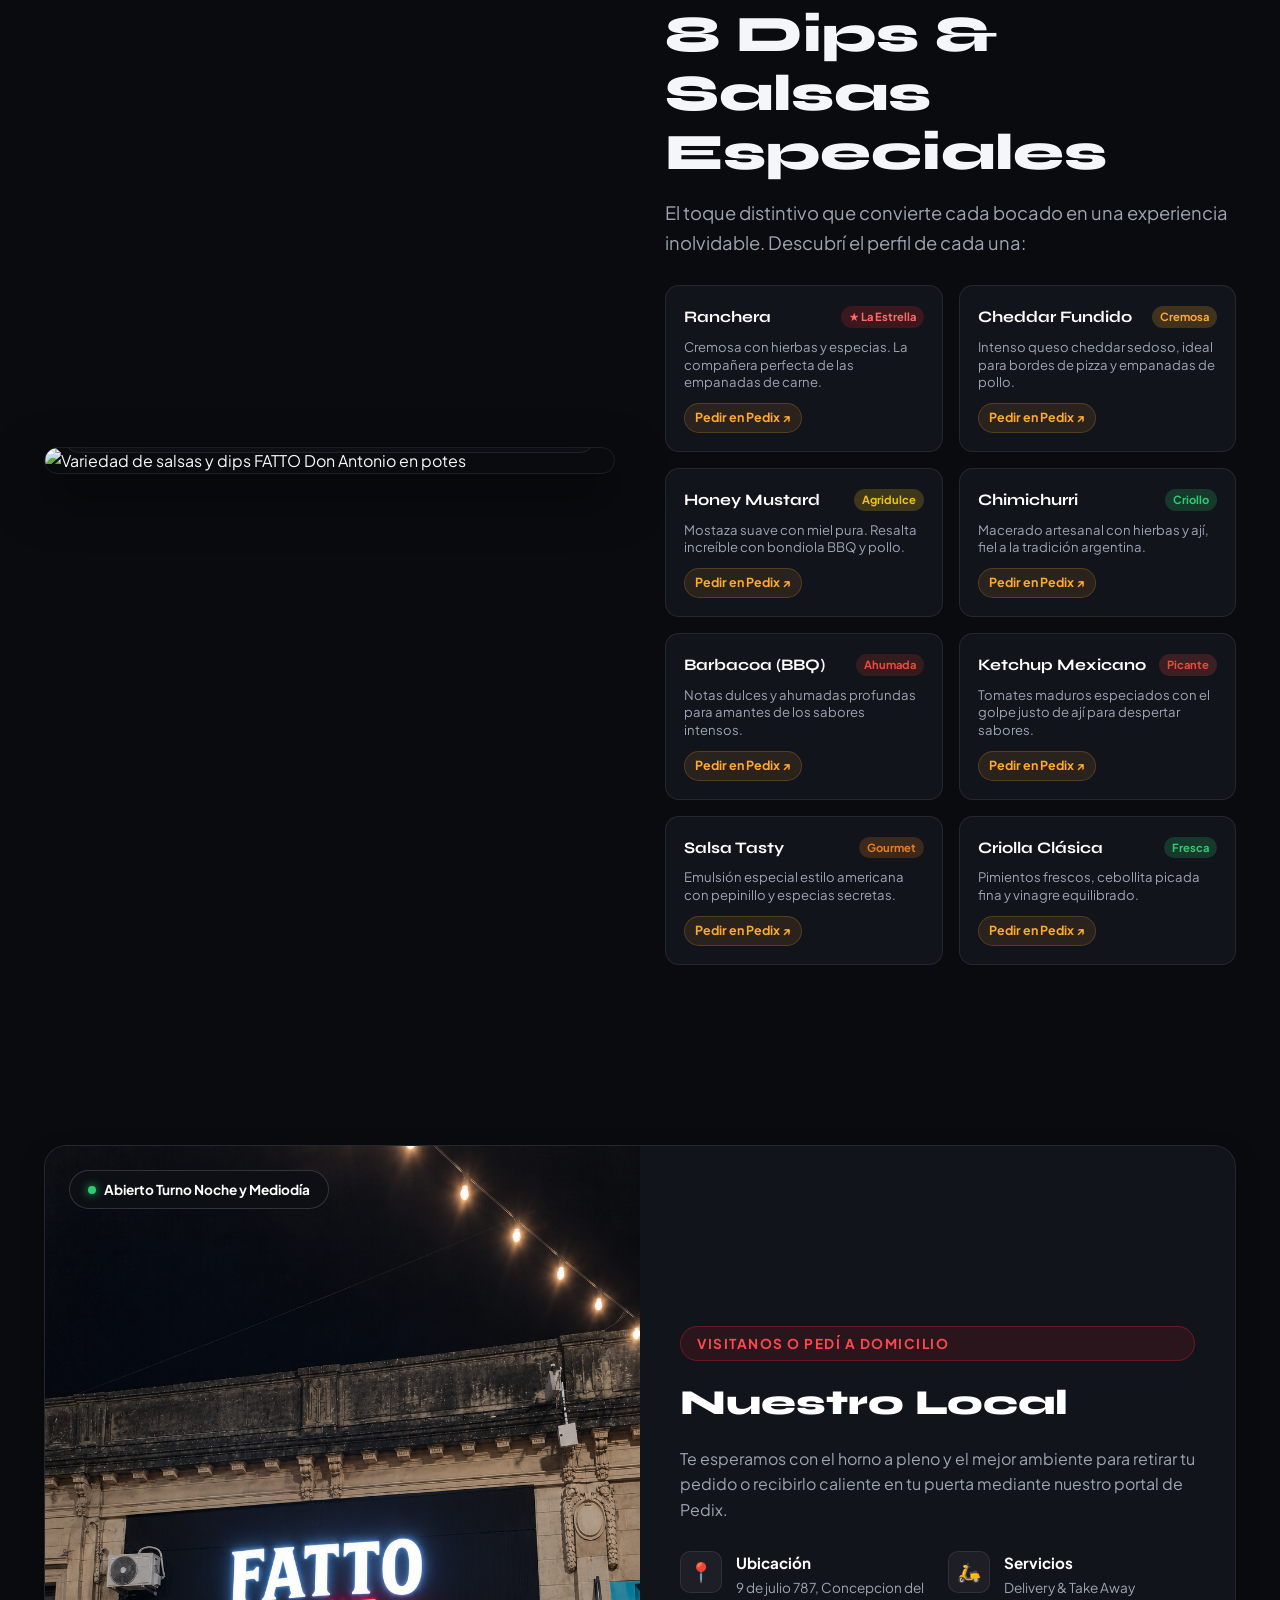
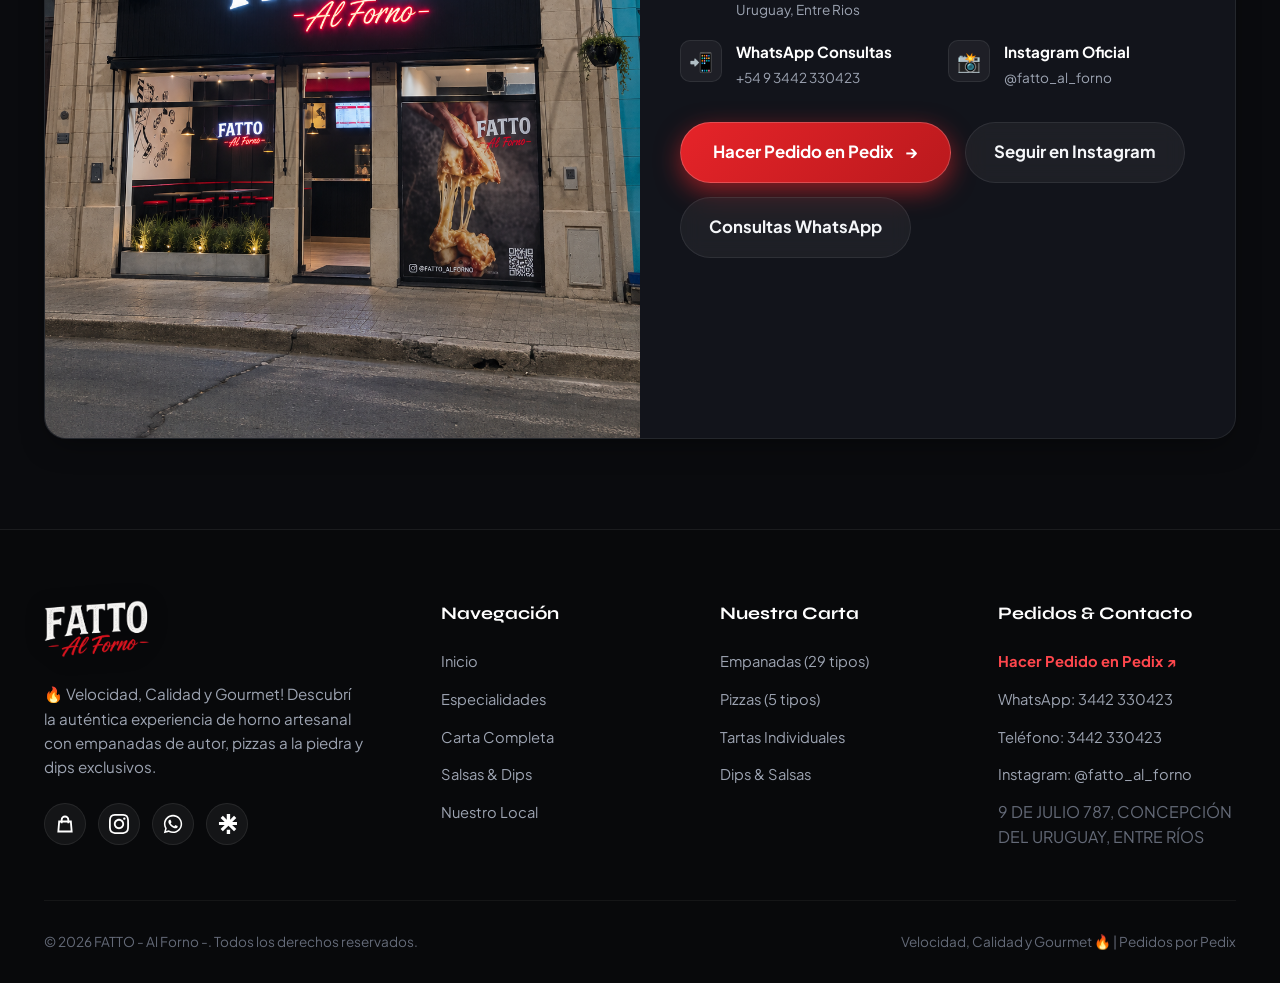
==== commit 6c1278fd: "Carrusel implementado" ====
--- a/index.html
+++ b/index.html
@@ -170,7 +170,7 @@
             <span class="stat-label">Variedades de Empanadas</span>
           </div>
           <div class="stat-item">
-            <span class="stat-number">22</span>
+            <span class="stat-number">5</span>
             <span class="stat-label">Estilos de Pizzas</span>
           </div>
           <div class="stat-item">
@@ -261,8 +261,35 @@
       </div>
 
       <div class="categories-showcase">
-        <!-- Card 1: Empanadas -->
-        <article class="category-card">
+        <!-- Card 1: Pizzas -->
+        <article class="category-card" data-cat="pizzas">
+          <div class="category-thumb-wrap">
+            <img src="media/pizza01.jpg" alt="Pizza al horno a la piedra" loading="lazy" decoding="async">
+            <span class="category-badge-count">5 Variedades</span>
+          </div>
+          <div class="category-body">
+            <div>
+              <h3>Pizzas a la Piedra</h3>
+              <p>
+                Fermentación cuidada, salsa de tomates maduros, muzzarella abundante que funde a la perfección y combinaciones clásicas y gourmet.
+              </p>
+              <div class="category-features-list">
+                <span>Jamón Crudo & Rúcula</span>
+                <span>Pizza Muzarella</span>
+                <span>Pizza Especial</span>
+                <span>Calabresa</span>
+                <span>Provenzal</span>
+              </div>
+            </div>
+            <button class="category-btn-action" onclick="filterByCat('pizzas')">
+              <span>Ver las 5 pizzas</span>
+              <span>→</span>
+            </button>
+          </div>
+        </article>
+
+        <!-- Card 2: Empanadas (Centrada en el medio) -->
+        <article class="category-card" data-cat="empanadas">
           <div class="category-thumb-wrap">
             <img src="media/empanadas 01.jpg" alt="Caja de empanadas marcadas al horno con salsa" loading="lazy" decoding="async">
             <span class="category-badge-count">29 Variedades</span>
@@ -288,34 +315,8 @@
           </div>
         </article>
 
-        <!-- Card 2: Pizzas -->
-        <article class="category-card">
-          <div class="category-thumb-wrap">
-            <img src="media/pizza01.jpg" alt="Pizza al horno con tomates cherry, aceitunas y hierbas" loading="lazy" decoding="async">
-            <span class="category-badge-count">22 Variedades</span>
-          </div>
-          <div class="category-body">
-            <div>
-              <h3>Pizzas a la Piedra</h3>
-              <p>
-                Fermentación cuidada, salsa de tomates maduros, muzzarella abundante que funde a la perfección y combinaciones gourmet inolvidables.
-              </p>
-              <div class="category-features-list">
-                <span>Jamón Crudo & Rúcula</span>
-                <span>Panceta & Cheddar</span>
-                <span>Verdeo & Cherry</span>
-                <span>4 Quesos</span>
-              </div>
-            </div>
-            <button class="category-btn-action" onclick="filterByCat('pizzas')">
-              <span>Ver las 22 pizzas</span>
-              <span>→</span>
-            </button>
-          </div>
-        </article>
-
         <!-- Card 3: Tartas -->
-        <article class="category-card">
+        <article class="category-card" data-cat="tartas">
           <div class="category-thumb-wrap">
             <img src="media/tartas.jpg" alt="Caja con tartas individuales doradas al horno" loading="lazy" decoding="async">
             <span class="category-badge-count">8 Variedades</span>
@@ -377,7 +378,7 @@
         <div class="category-tabs-bar" role="tablist">
           <button class="tab-btn active" data-cat="todas">
             <span>Todas las opciones</span>
-            <span class="tab-count">67</span>
+            <span class="tab-count">50</span>
           </button>
           <button class="tab-btn" data-cat="empanadas">
             <span>🥟 Empanadas</span>
@@ -385,7 +386,7 @@
           </button>
           <button class="tab-btn" data-cat="pizzas">
             <span>🍕 Pizzas</span>
-            <span class="tab-count">22</span>
+            <span class="tab-count">5</span>
           </button>
           <button class="tab-btn" data-cat="tartas">
             <span>🥧 Tartas Individuales</span>
@@ -671,7 +672,7 @@
           <h4>Nuestra Carta</h4>
           <ul>
             <li><a href="#menu-completo" onclick="filterByCat('empanadas')">Empanadas (29 tipos)</a></li>
-            <li><a href="#menu-completo" onclick="filterByCat('pizzas')">Pizzas (22 tipos)</a></li>
+            <li><a href="#menu-completo" onclick="filterByCat('pizzas')">Pizzas (5 tipos)</a></li>
             <li><a href="#menu-completo" onclick="filterByCat('tartas')">Tartas Individuales</a></li>
             <li><a href="#menu-completo" onclick="filterByCat('salsas')">Dips & Salsas</a></li>
           </ul>
--- a/css/styles.css
+++ b/css/styles.css
@@ -66,7 +66,7 @@
   background-color: var(--bg-main);
   color: var(--text-main);
   font-family: var(--font-body);
-  overflow-x: hidden;
+  overflow-x: clip;
 }
 
 body {
@@ -78,7 +78,7 @@
     radial-gradient(circle at 85% 60%, rgba(255, 170, 41, 0.05) 0%, transparent 45%),
     radial-gradient(circle at 50% 90%, rgba(230, 36, 41, 0.06) 0%, transparent 50%);
   background-attachment: fixed;
-  overflow-x: hidden;
+  overflow-x: clip;
 }
 
 a {
@@ -244,6 +244,7 @@
    Header & Navbar (Glassmorphic)
    =================================================================== */
 .header {
+  position: -webkit-sticky;
   position: sticky;
   top: 0;
   left: 0;
@@ -1749,10 +1750,63 @@
     grid-template-columns: repeat(2, 1fr);
   }
   
+  .featured-section {
+    overflow: hidden;
+  }
+
+  /* Carrusel sin botones para pantallas donde las 3 cards no entran */
   .categories-showcase {
-    grid-template-columns: 1fr;
-    max-width: 540px;
-    margin: 0 auto;
+    display: flex;
+    flex-direction: row;
+    flex-wrap: nowrap;
+    overflow-x: auto;
+    overflow-y: hidden;
+    scroll-snap-type: x mandatory;
+    scroll-behavior: smooth;
+    -webkit-overflow-scrolling: touch;
+    gap: 16px;
+    padding-top: 14px;
+    padding-bottom: 24px;
+    margin-left: -24px;
+    margin-right: -24px;
+    padding-left: calc((100% - min(80vw, 360px)) / 2);
+    padding-right: calc((100% - min(80vw, 360px)) / 2);
+    scrollbar-width: none;
+    -ms-overflow-style: none;
+  }
+
+  .categories-showcase::-webkit-scrollbar {
+    display: none;
+  }
+
+  .category-card {
+    flex: 0 0 min(80vw, 360px);
+    width: min(80vw, 360px);
+    max-width: 360px;
+    scroll-snap-align: center;
+    scroll-snap-stop: always;
+    border: 1.5px solid rgba(255, 255, 255, 0.16);
+    box-shadow: 0 10px 30px rgba(0, 0, 0, 0.5), 0 0 0 1px rgba(255, 255, 255, 0.05);
+    transition: transform 0.35s cubic-bezier(0.16, 1, 0.3, 1),
+                opacity 0.35s ease,
+                border-color 0.35s ease,
+                box-shadow 0.35s ease;
+  }
+
+  /* Contornos visibles de cards ocultas y destaque de card centrada */
+  @media (prefers-reduced-motion: no-preference) {
+    .category-card {
+      transform: scale(0.94);
+      opacity: 0.78;
+      border-color: rgba(255, 255, 255, 0.22);
+    }
+
+    .category-card.is-snapped {
+      transform: scale(1);
+      opacity: 1;
+      border-color: rgba(230, 36, 41, 0.75);
+      box-shadow: 0 16px 40px rgba(0, 0, 0, 0.7), 0 0 24px rgba(230, 36, 41, 0.35);
+    }
   }
   
   .sauces-grid {
@@ -1831,6 +1885,24 @@
 }
 
 @media (max-width: 480px) {
+  .categories-showcase {
+    margin-left: -16px;
+    margin-right: -16px;
+    gap: 12px;
+    padding-left: calc((100% - 78vw) / 2);
+    padding-right: calc((100% - 78vw) / 2);
+  }
+
+  .category-card {
+    flex: 0 0 78vw;
+    width: 78vw;
+    border-radius: var(--radius-md);
+  }
+
+  .category-body {
+    padding: 20px 18px;
+  }
+
   .container {
     padding: 0 16px;
   }
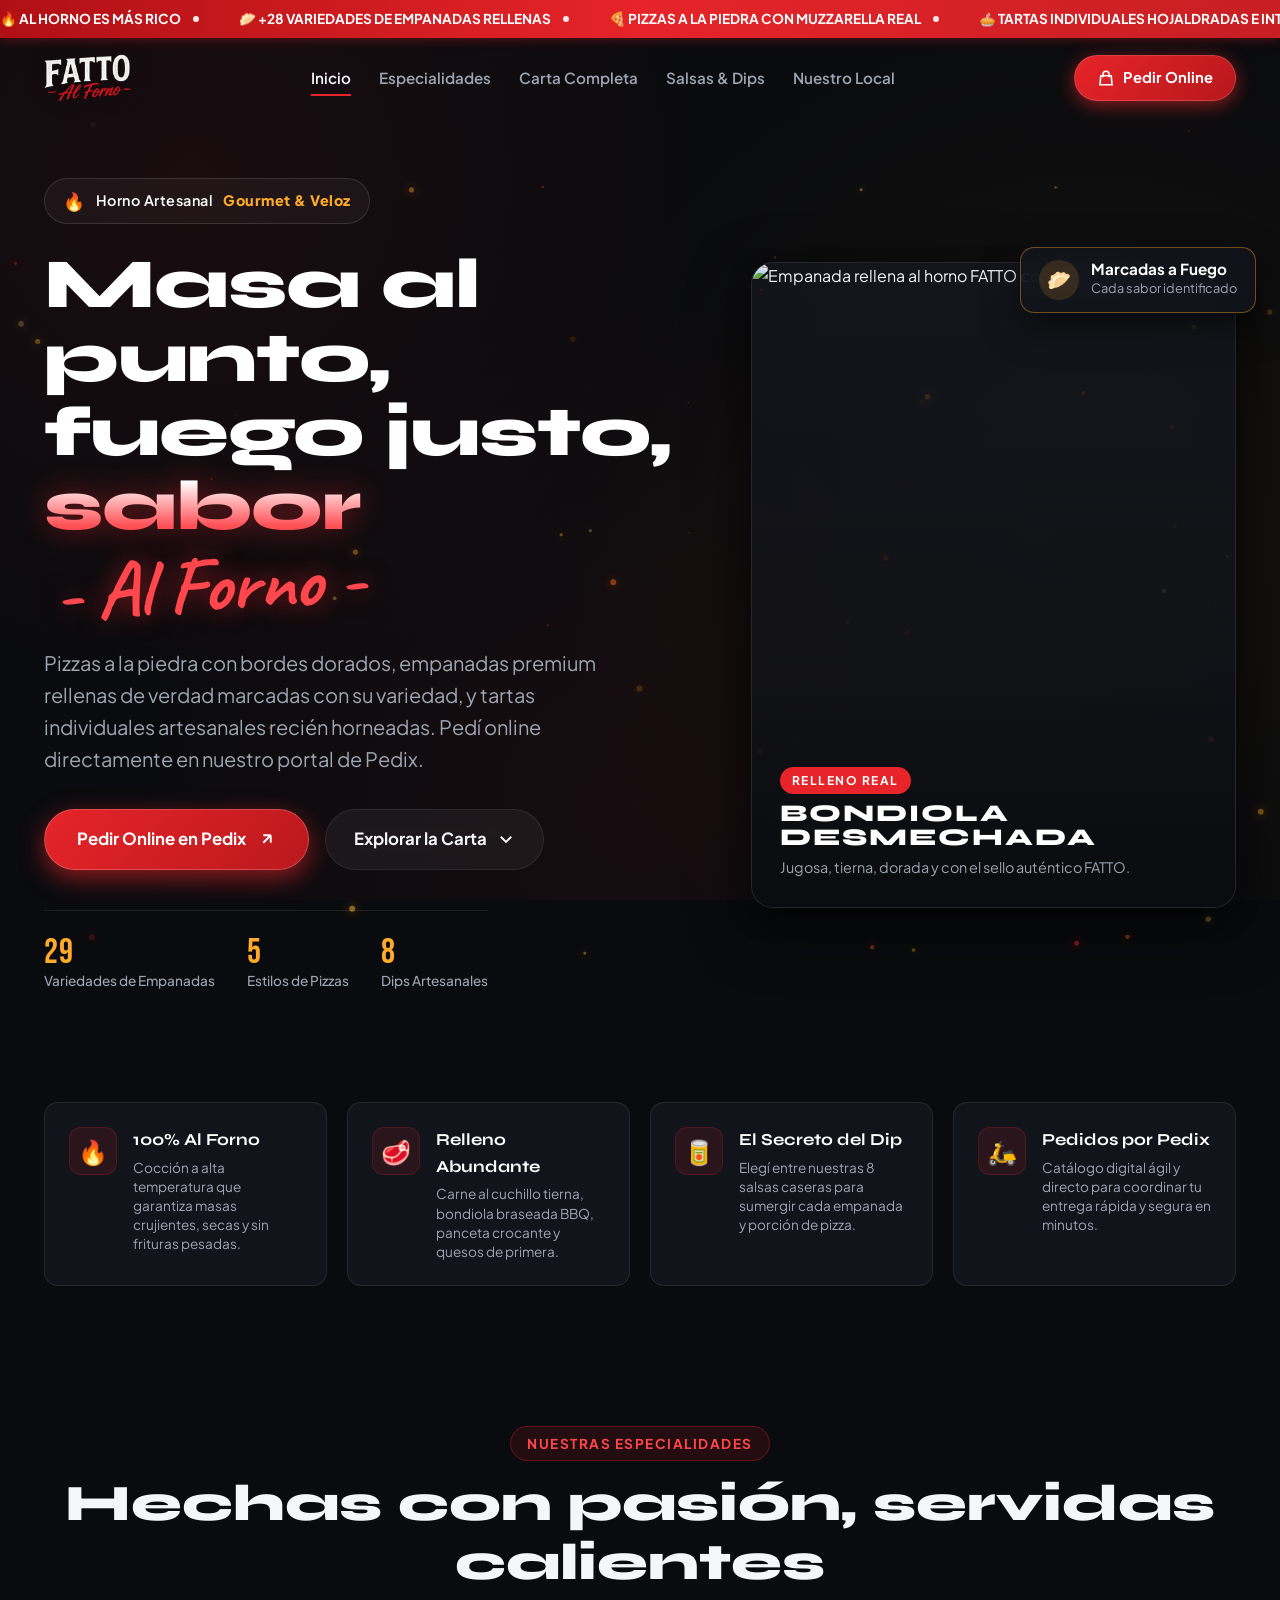
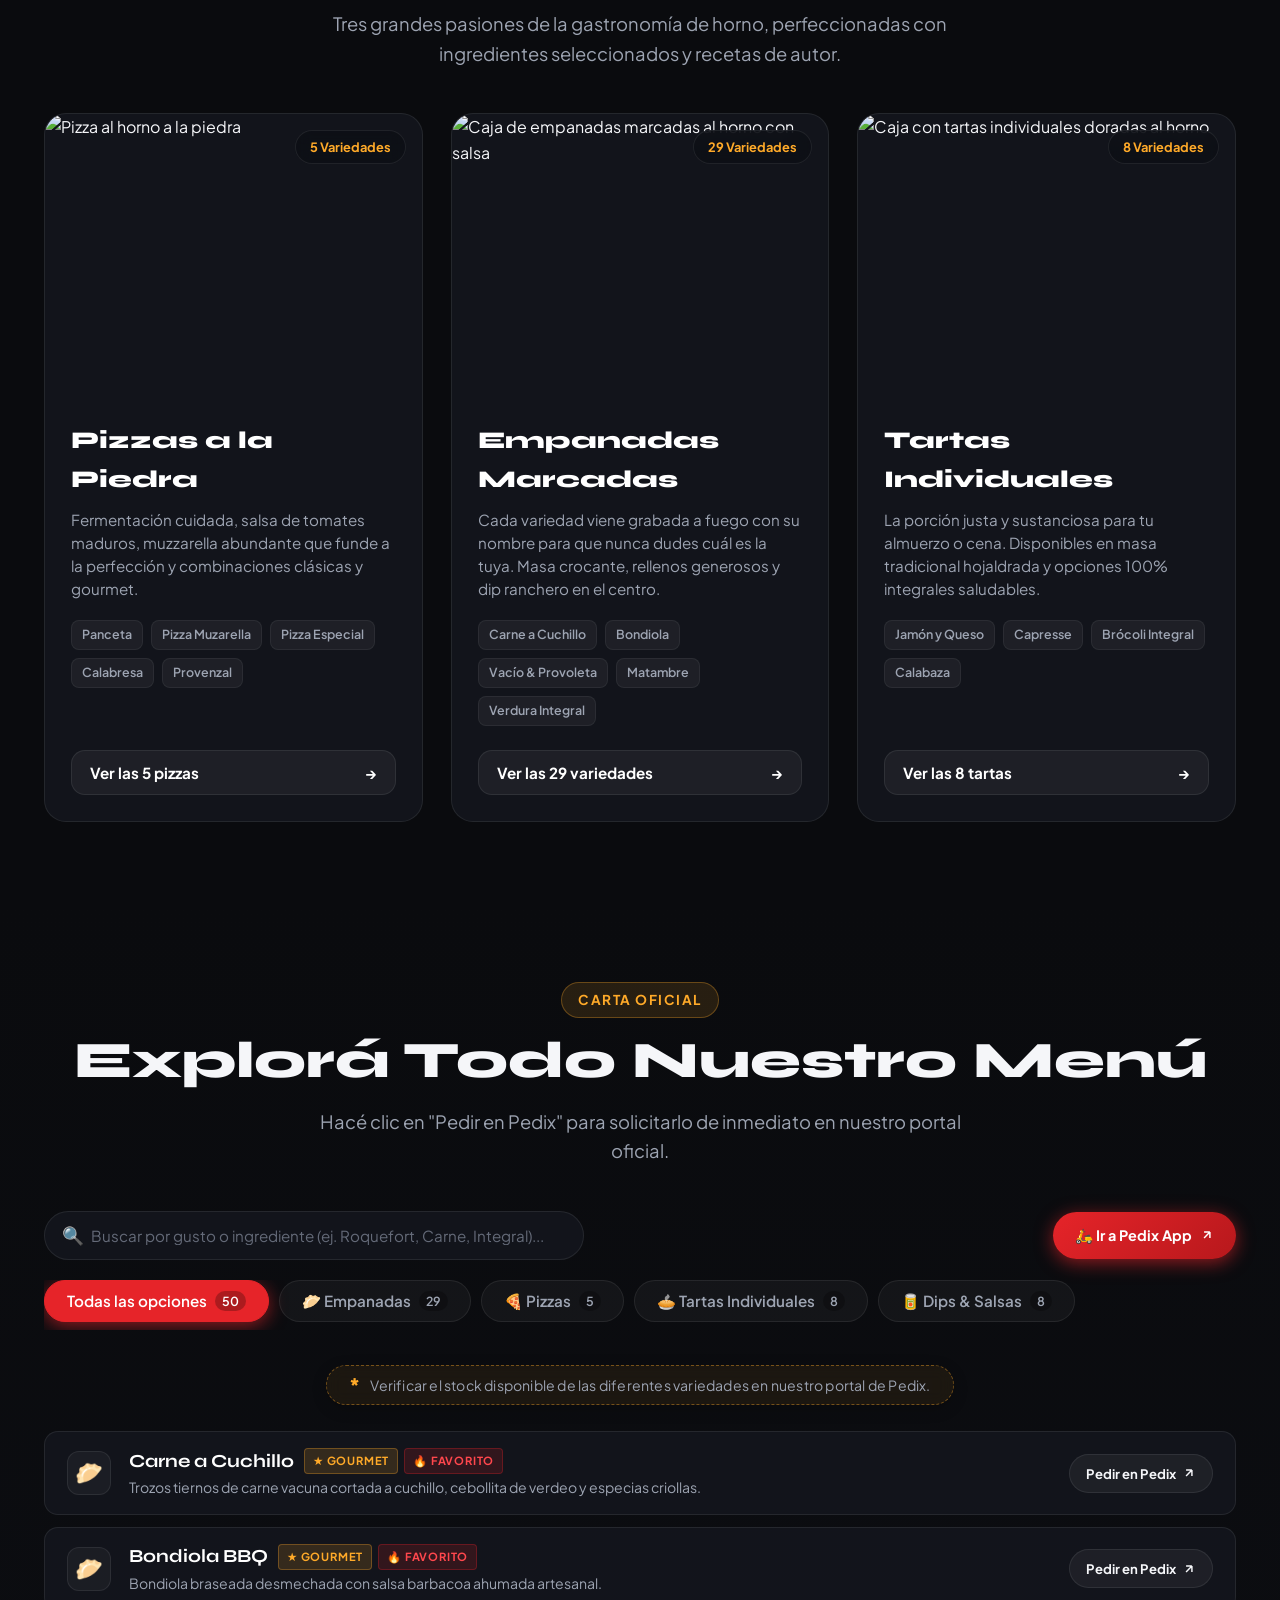
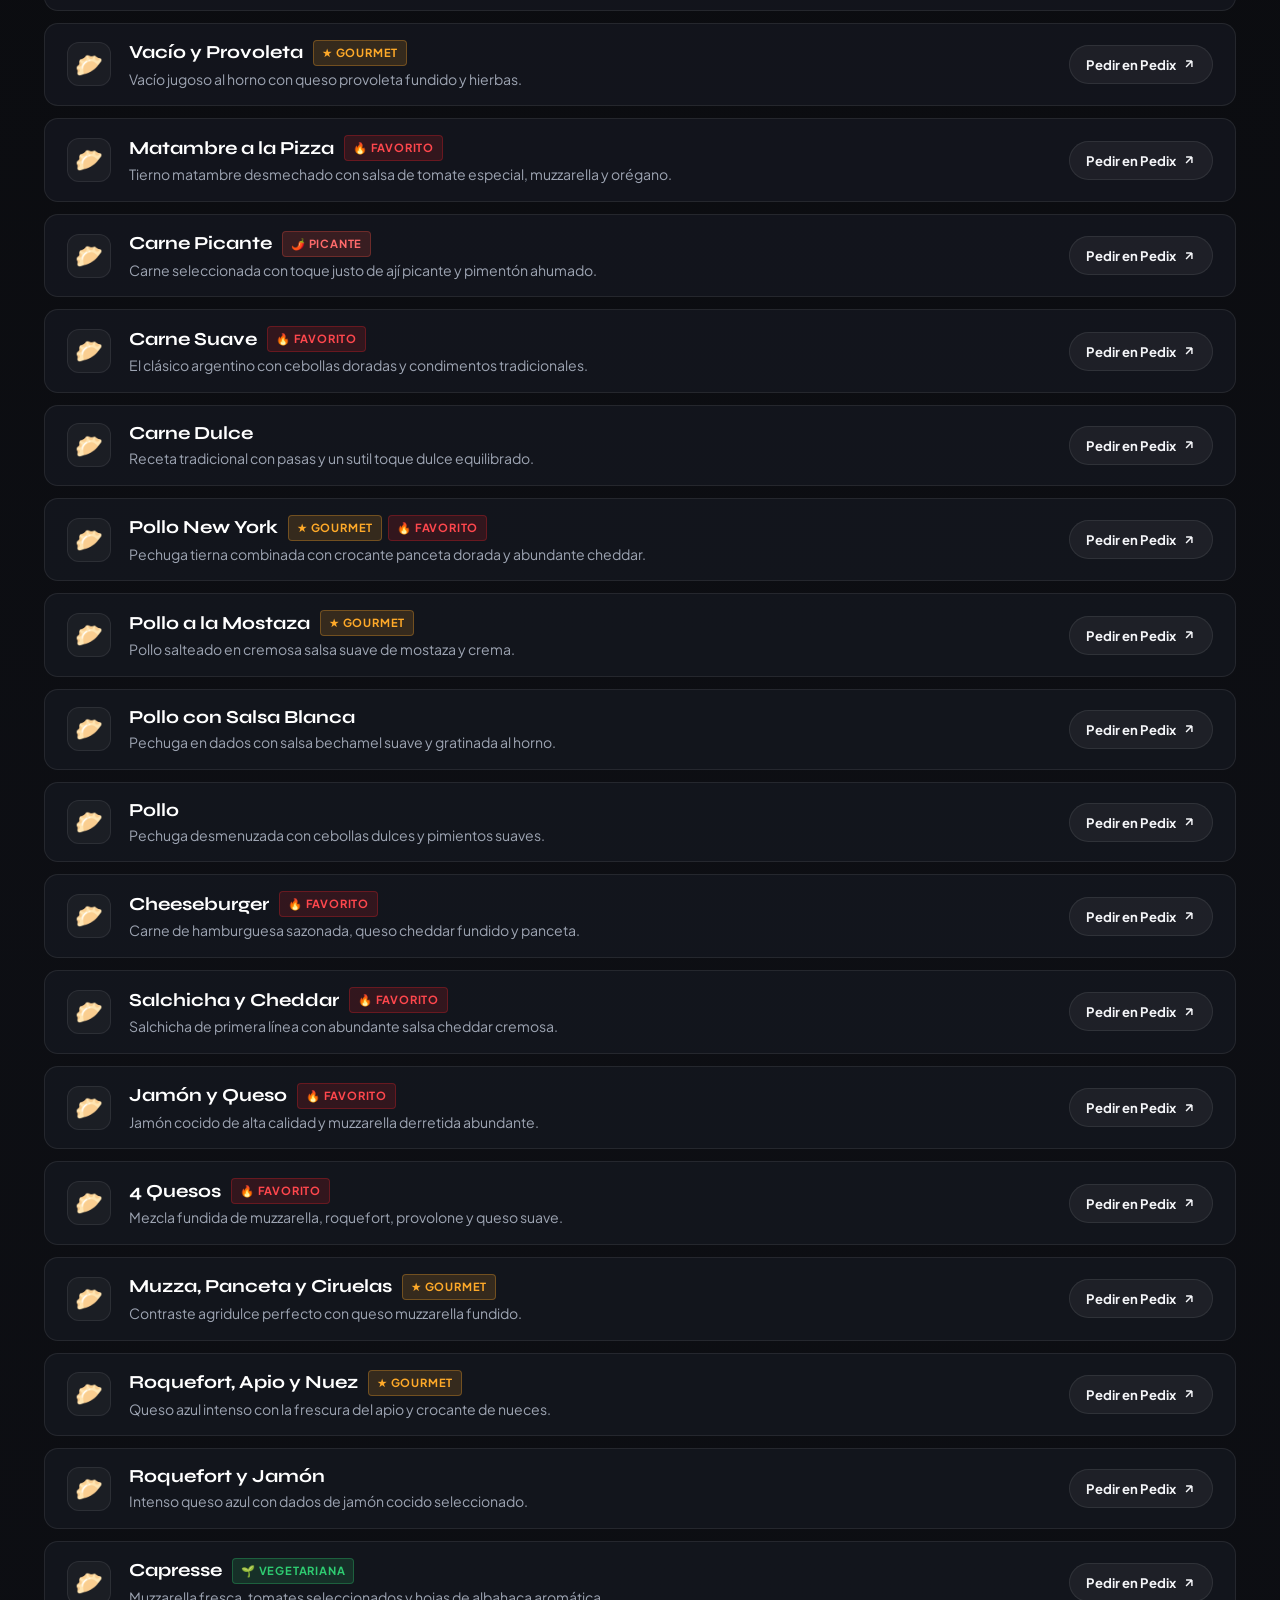
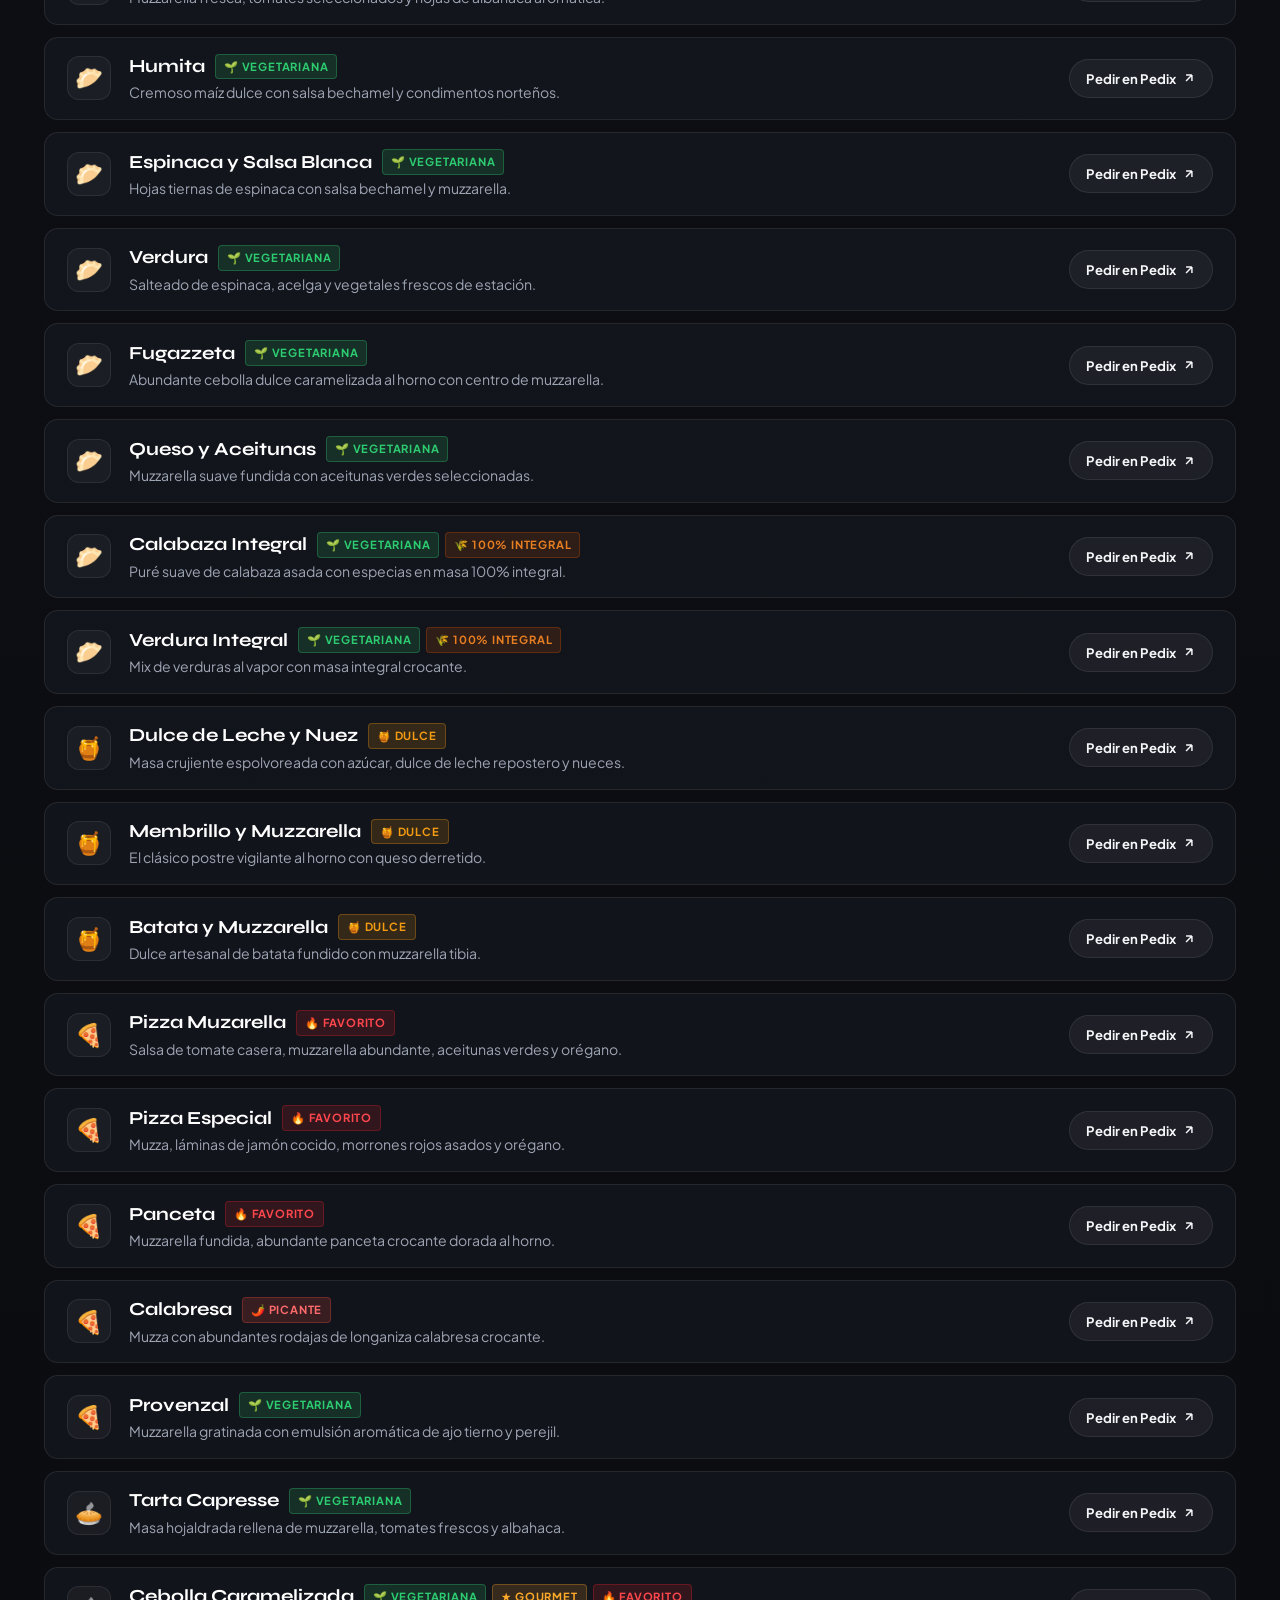
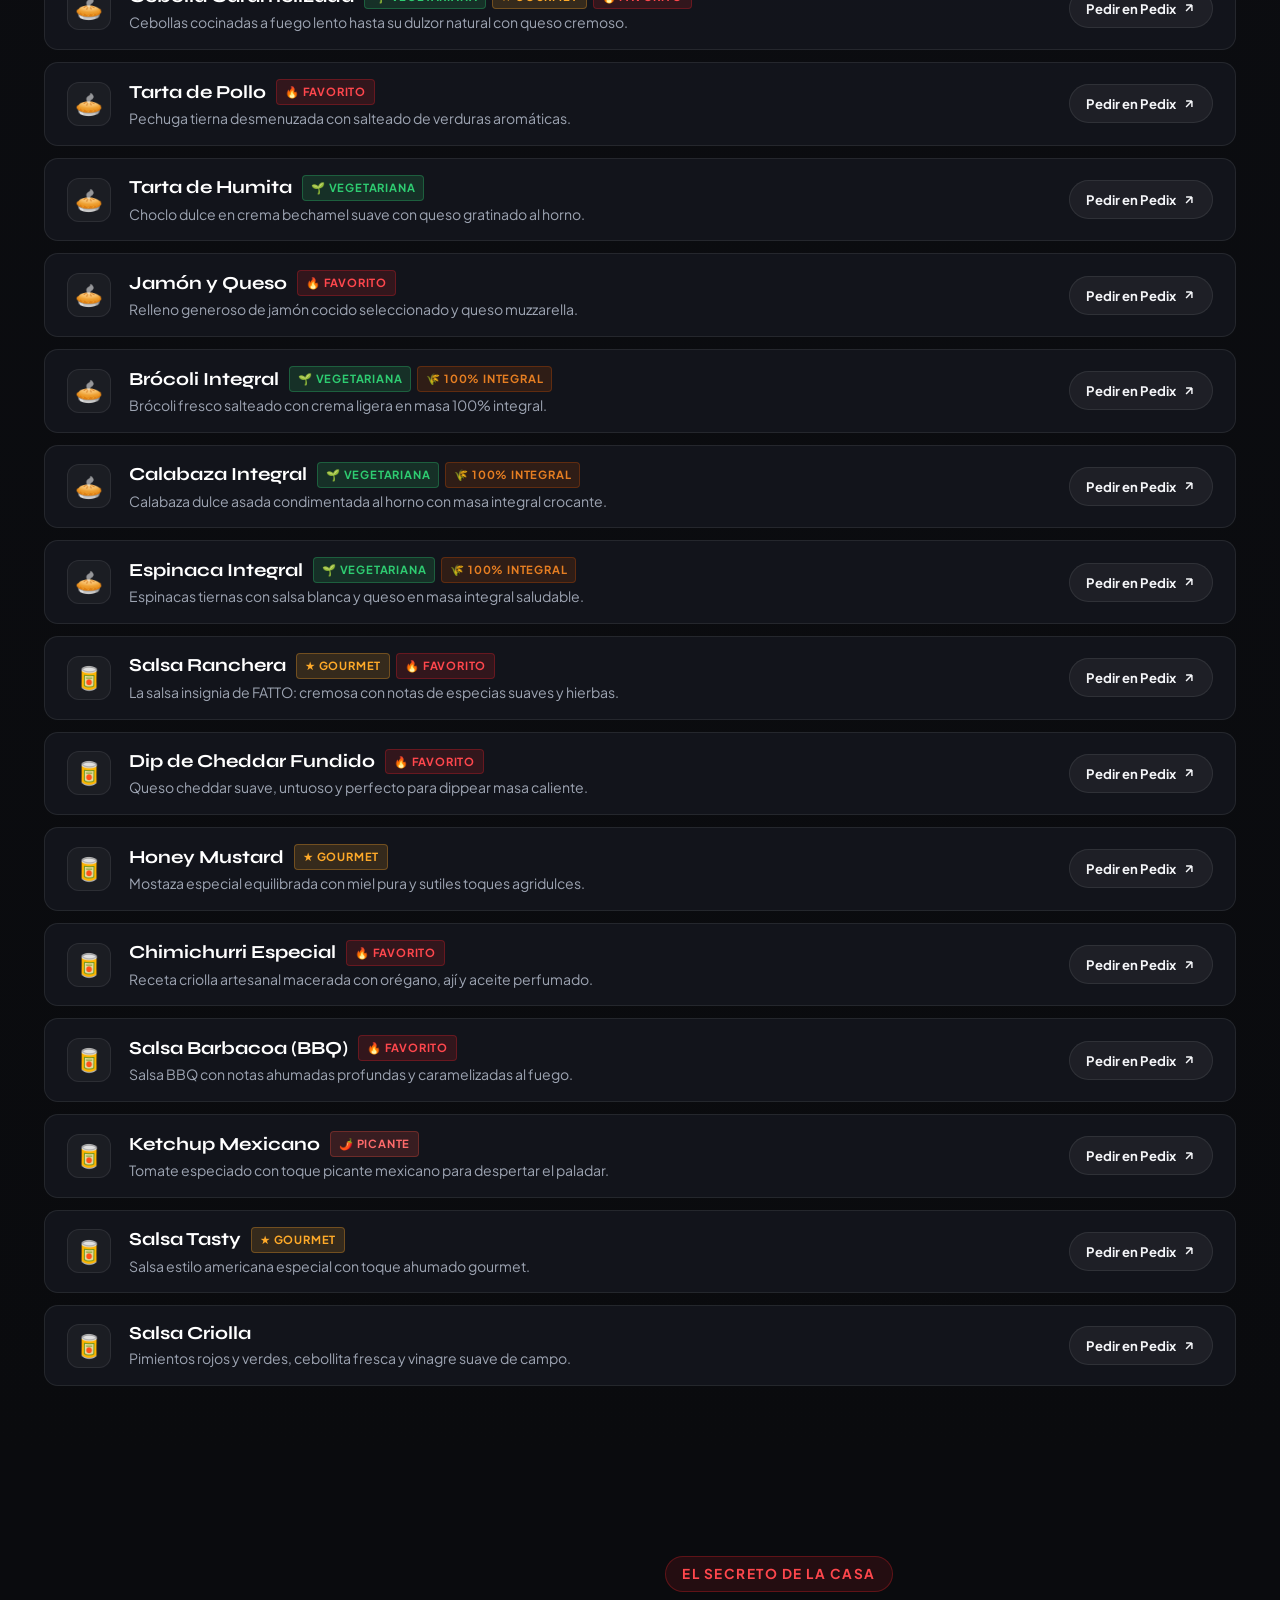
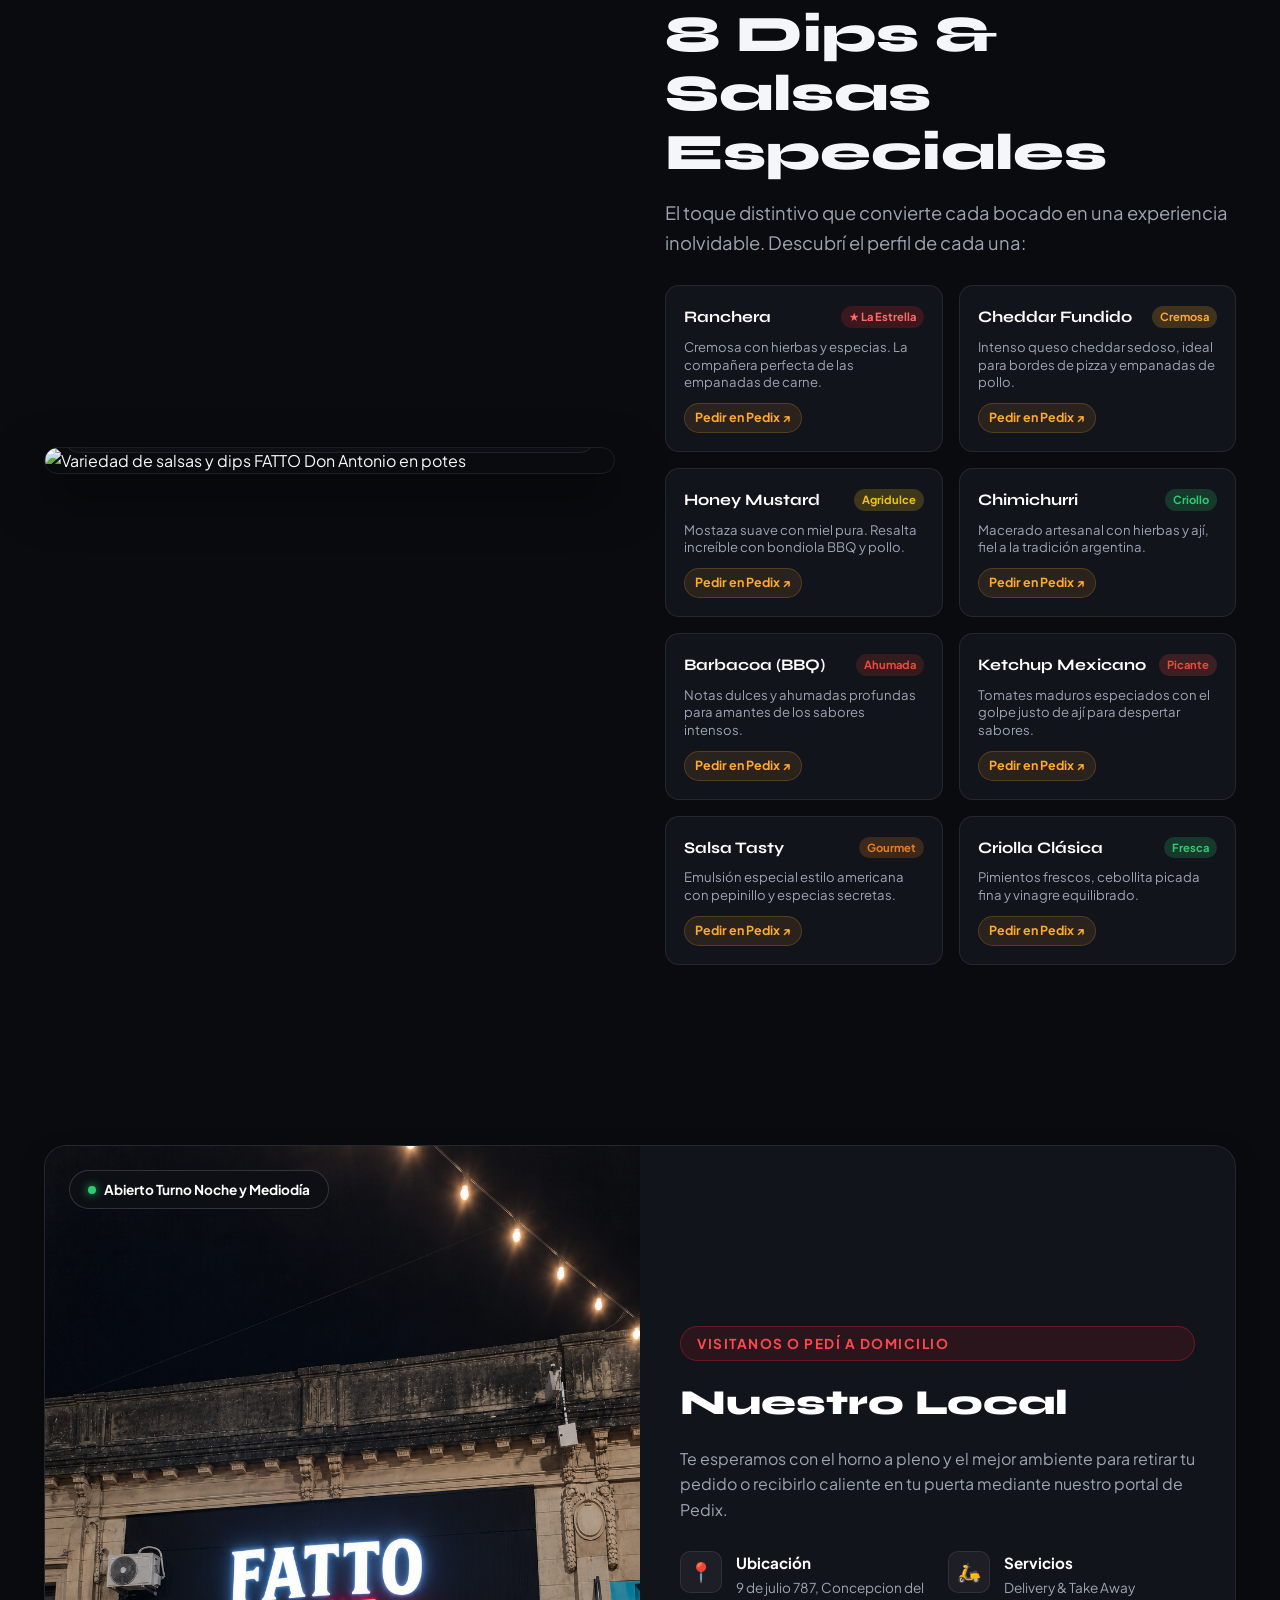
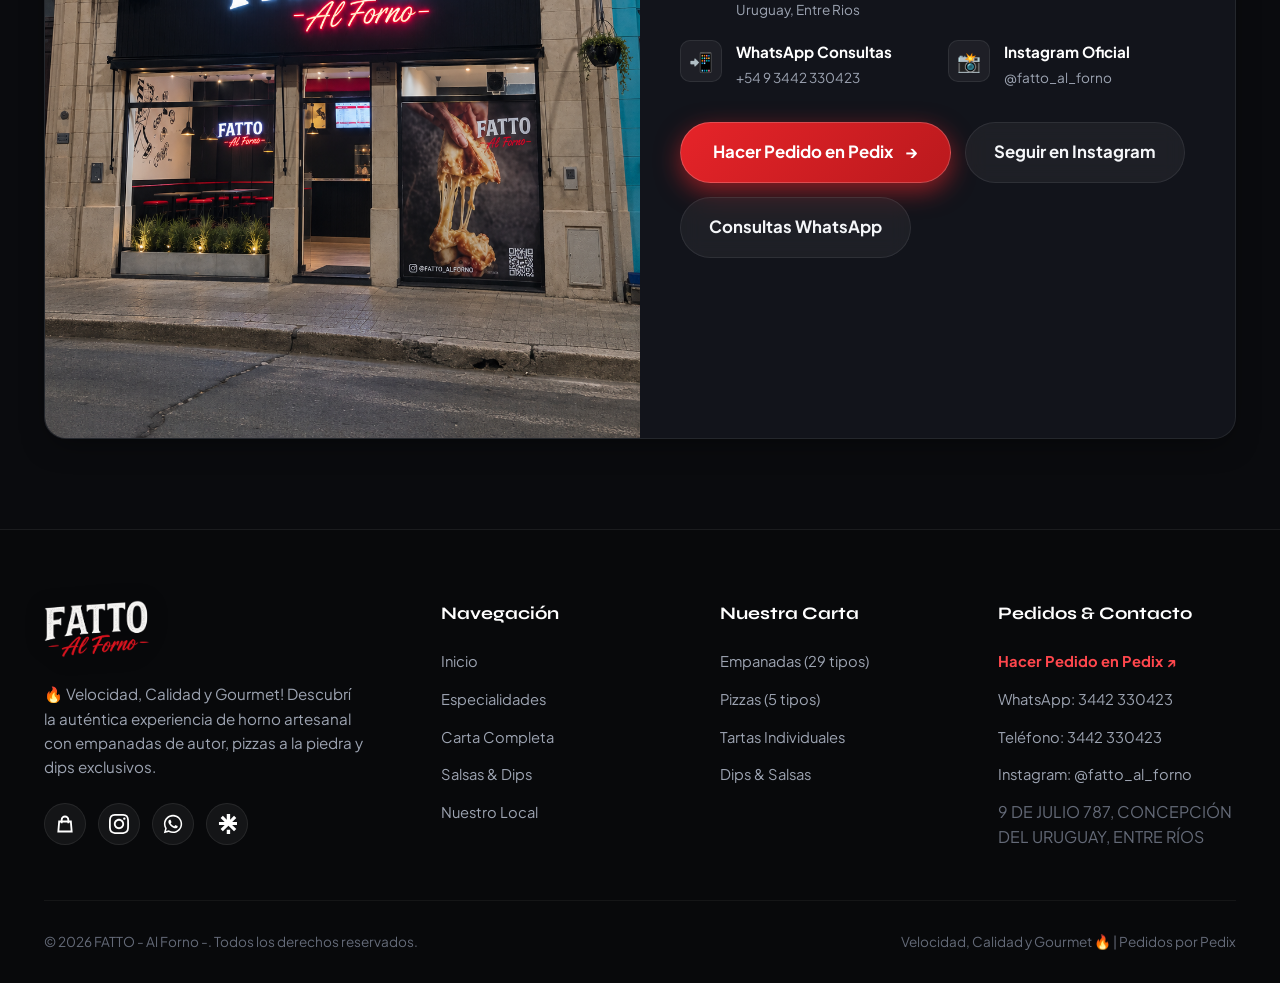
==== commit a861df54: "5 variedades de pizzas" ====
--- a/index.html
+++ b/index.html
@@ -274,7 +274,7 @@
                 Fermentación cuidada, salsa de tomates maduros, muzzarella abundante que funde a la perfección y combinaciones clásicas y gourmet.
               </p>
               <div class="category-features-list">
-                <span>Jamón Crudo & Rúcula</span>
+                <span>Panceta</span>
                 <span>Pizza Muzarella</span>
                 <span>Pizza Especial</span>
                 <span>Calabresa</span>
